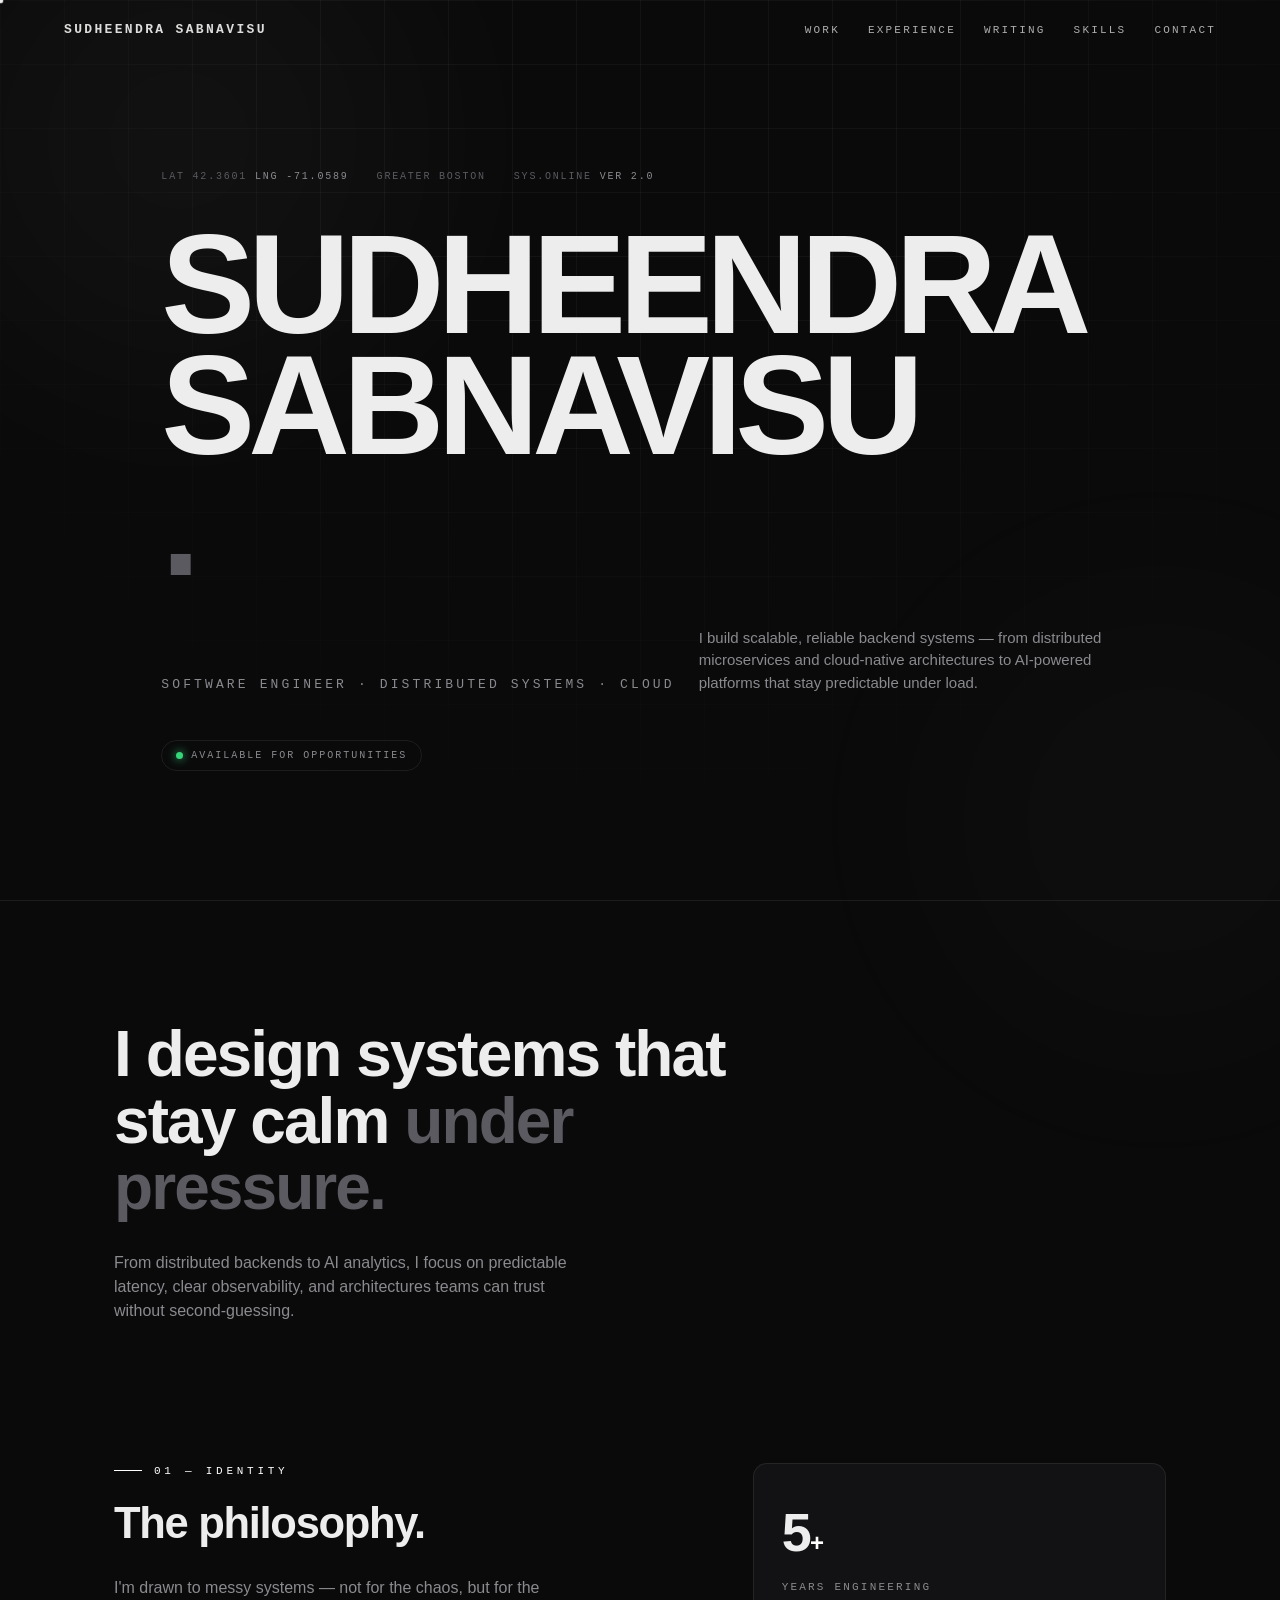
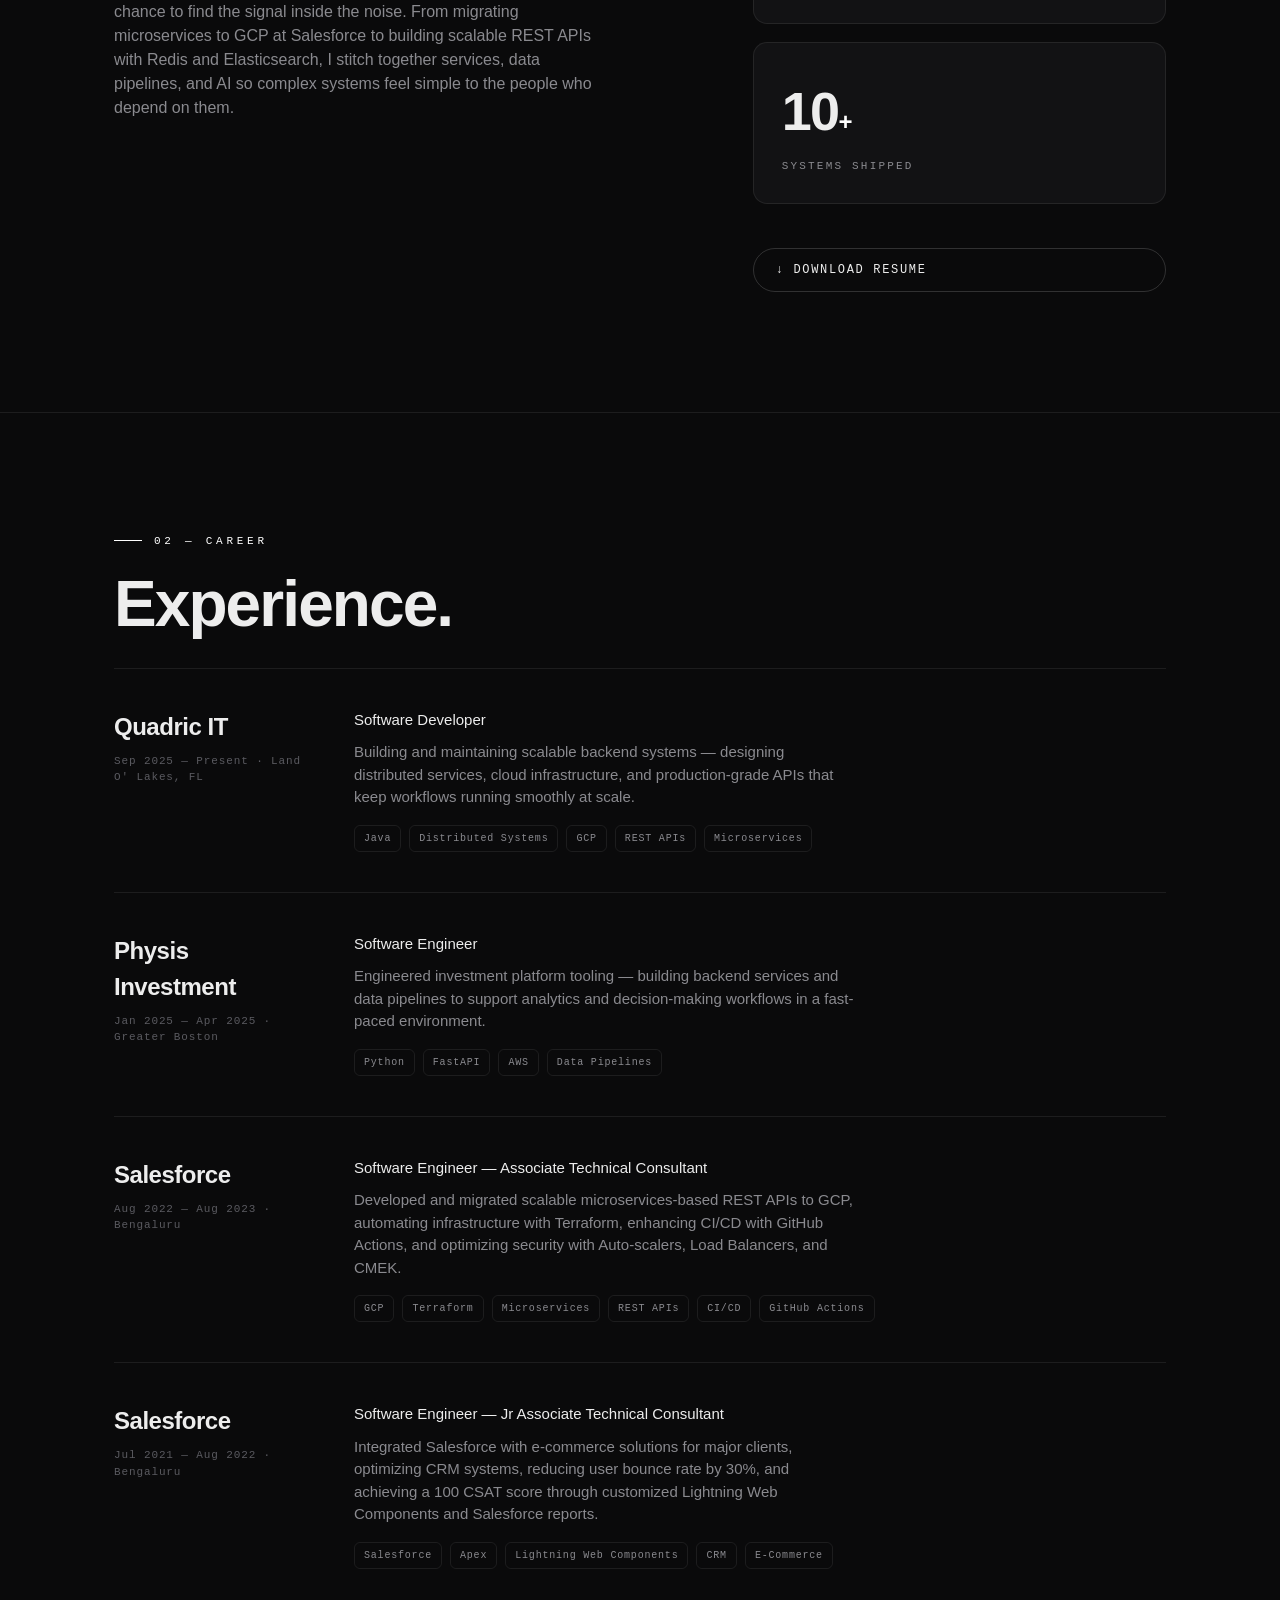
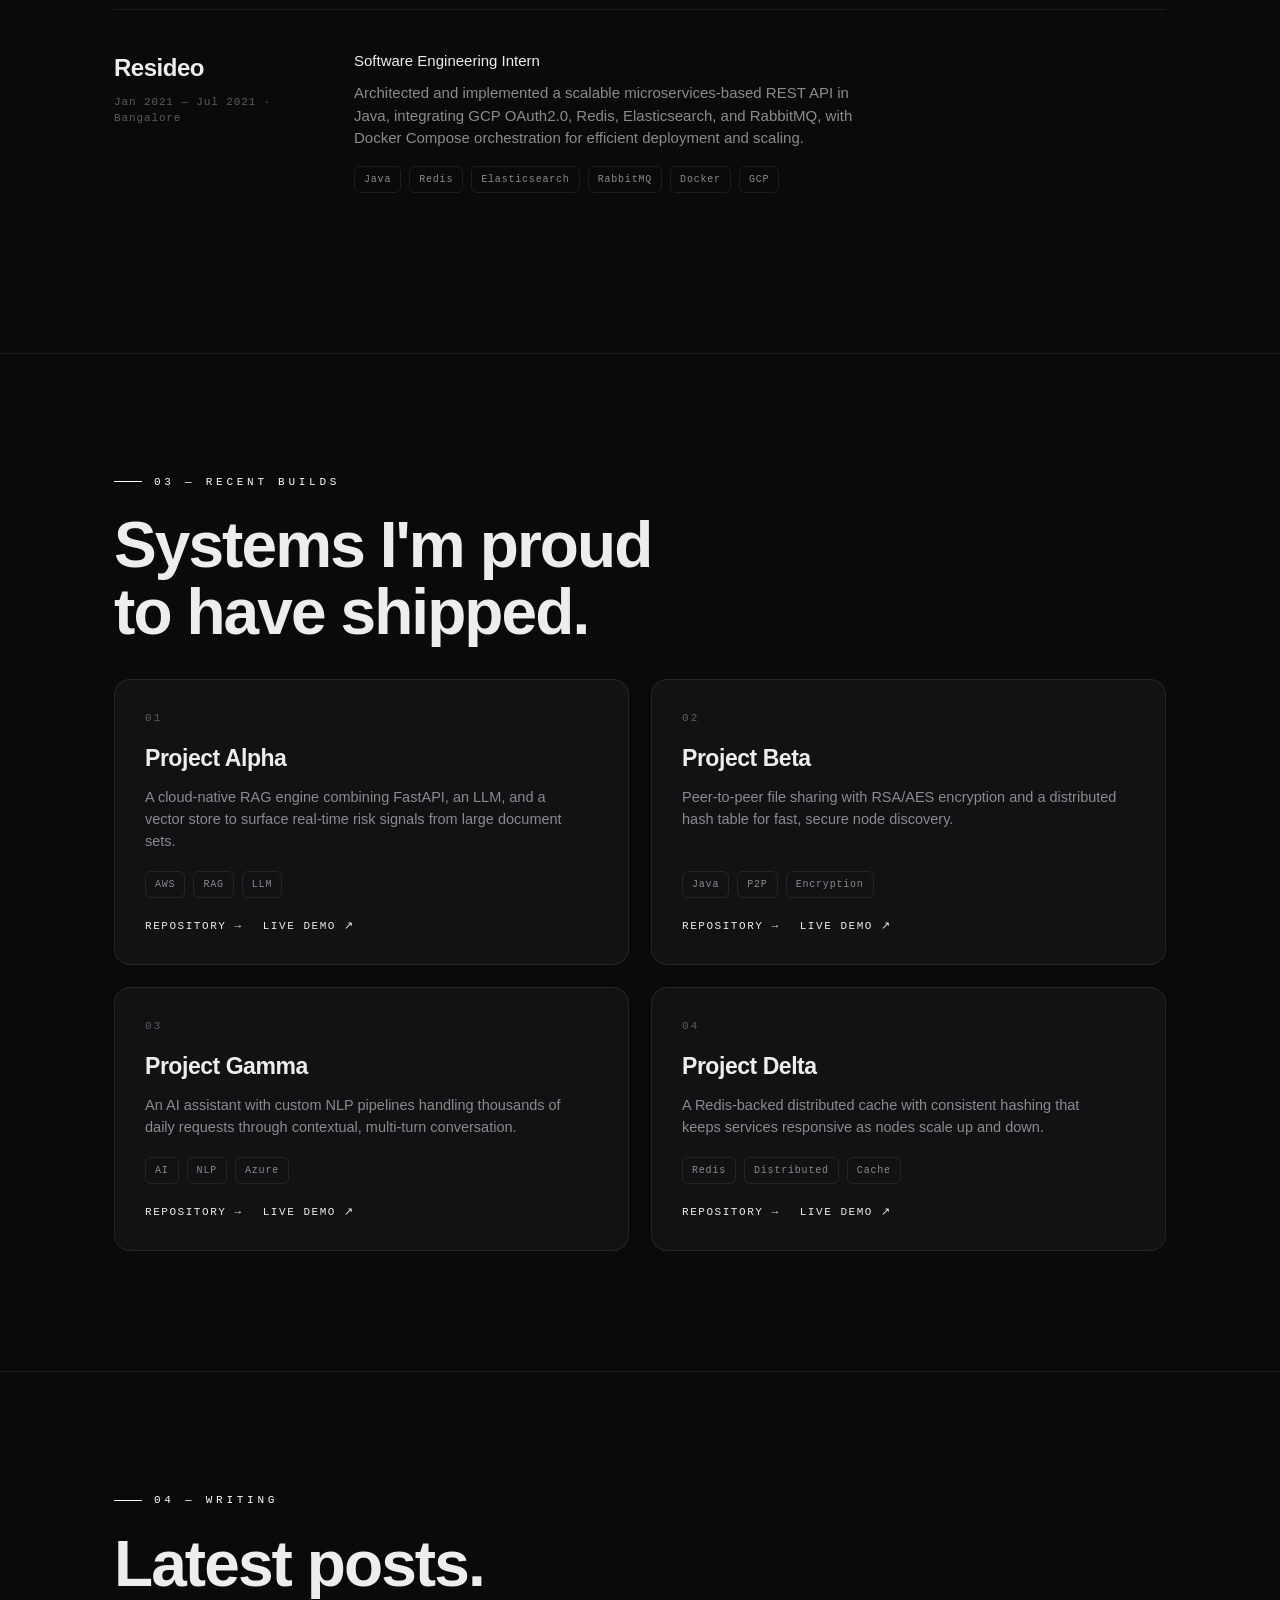
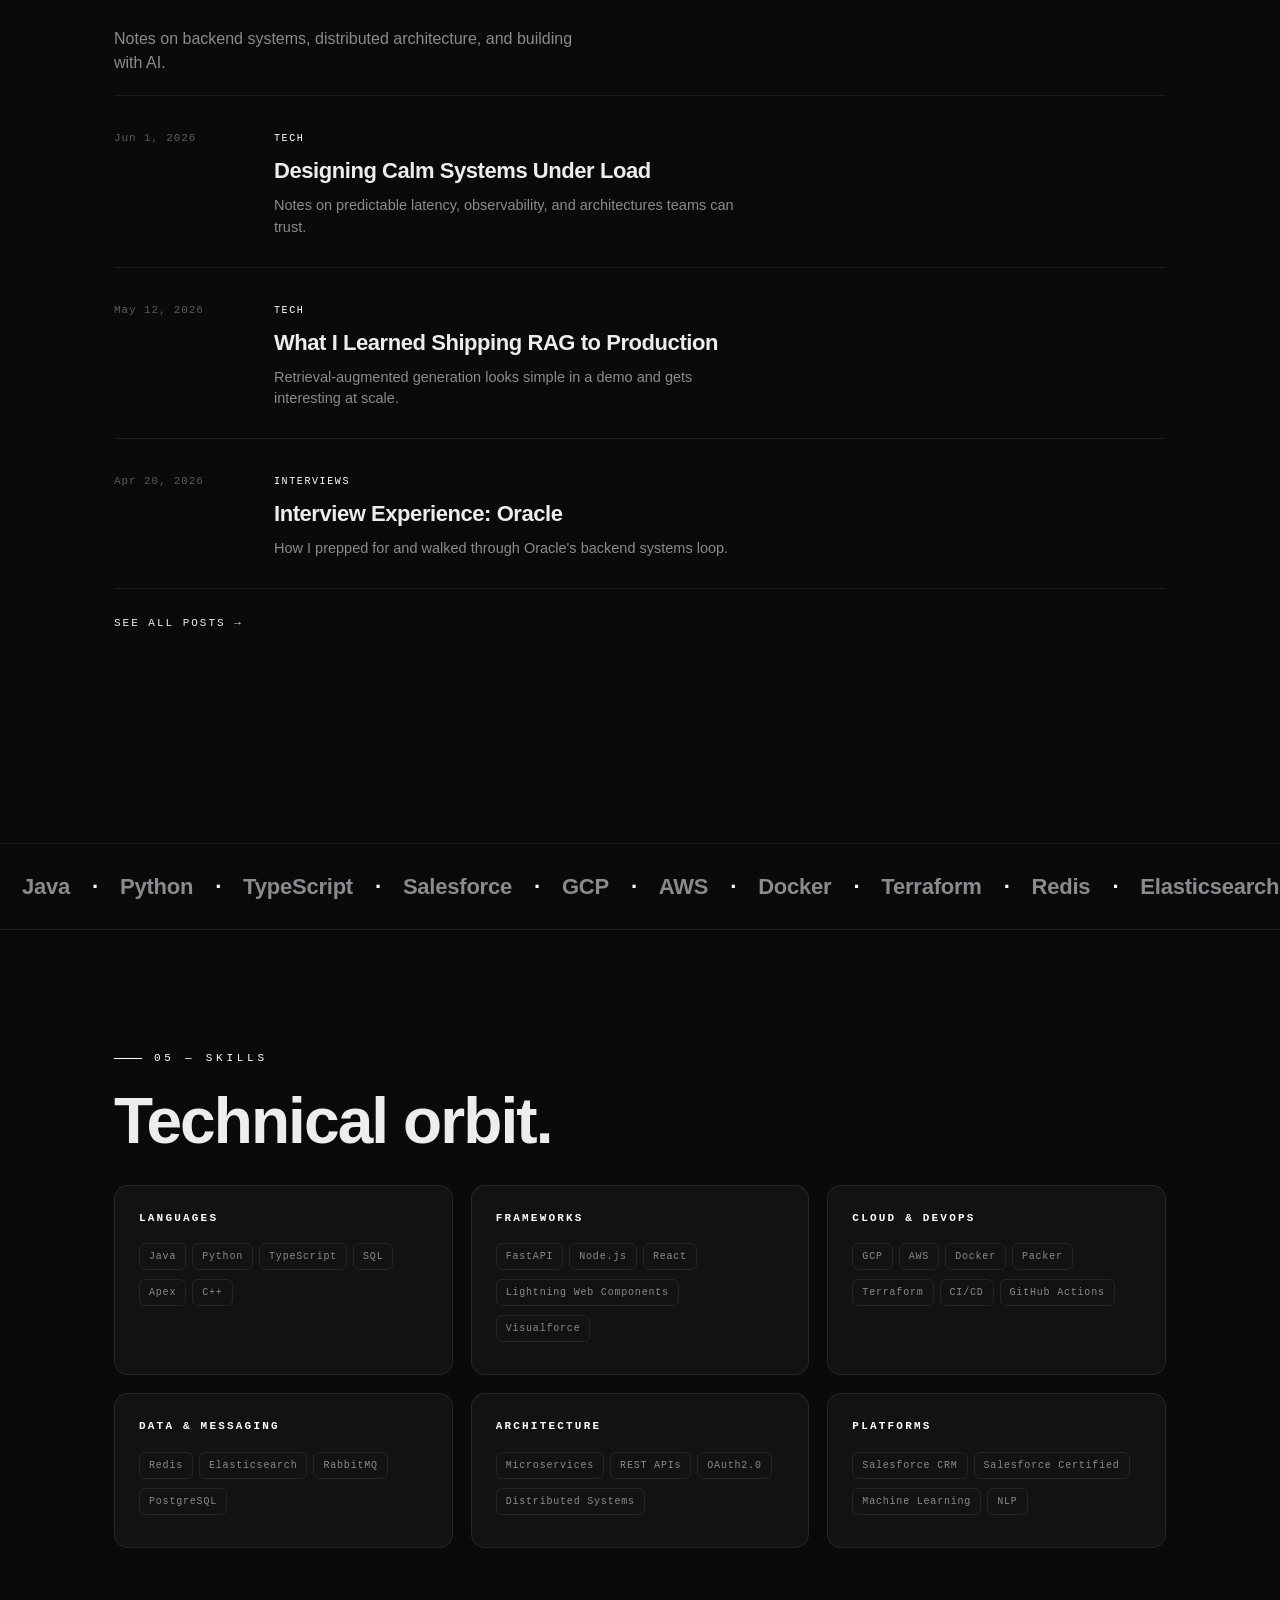
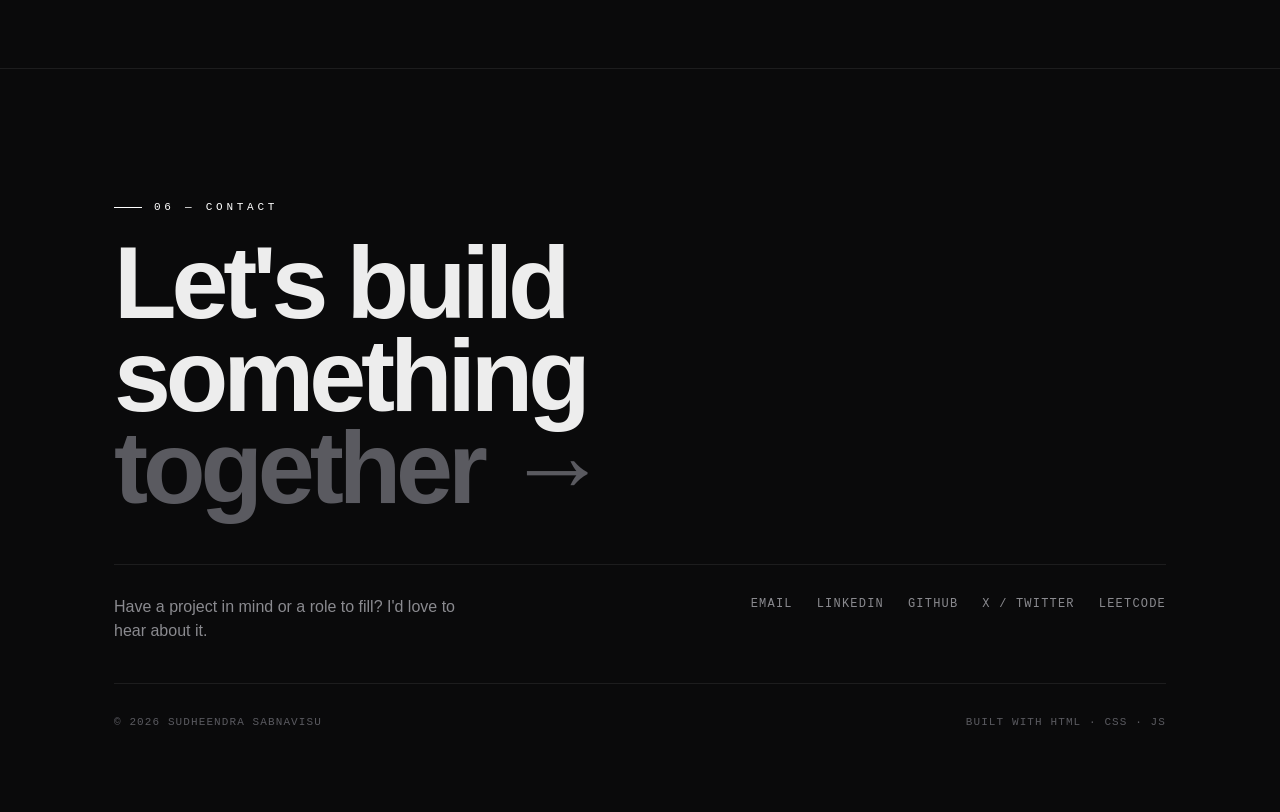
==== index.html @ 1cc13599 "Adding files" ====
<!DOCTYPE html>
<html lang="en">
<head>
<meta charset="UTF-8" />
<meta name="viewport" content="width=device-width, initial-scale=1.0" />
<title>Sudheendra Sabnavisu — Software Engineer | Distributed Systems | Cloud</title>
<meta name="description" content="Software engineer specializing in distributed systems, cloud computing, and scalable backend architectures. MS in Software Engineering from Northeastern University." />
<link rel="stylesheet" href="styles.css" />
</head>
<body class="loading">

<!-- Loader -->
<div id="loader">
  <div class="loader-num"><span id="pct">0</span>%</div>
  <div class="loader-label">INITIALISING SYSTEMS</div>
  <div class="loader-bar"><span id="bar"></span></div>
</div>

<div class="bg-grid"></div>
<div class="glow a"></div>
<div class="glow b"></div>
<div id="cursor"></div>

<nav>
  <a class="brand" href="#hero">SUDHEENDRA SABNAVISU</a>
  <div class="nav-links">
    <a href="#work">WORK</a>
    <a href="#experience">EXPERIENCE</a>
    <a href="#writing">WRITING</a>
    <a href="#skills">SKILLS</a>
    <a href="#contact">CONTACT</a>
  </div>
  <button class="hamburger" id="hamburger" aria-label="Menu">
    <span></span><span></span><span></span>
  </button>
</nav>

<div class="mobile-nav" id="mobile-nav">
  <a href="#work">WORK</a>
  <a href="#experience">EXPERIENCE</a>
  <a href="#writing">WRITING</a>
  <a href="#skills">SKILLS</a>
  <a href="#contact">CONTACT</a>
</div>

<!-- HERO -->
<section id="hero">
  <div class="wrap">
    <div class="hero-meta">
      <span>LAT 42.3601 <b>LNG -71.0589</b></span>
      <span>GREATER BOSTON</span>
      <span>SYS.ONLINE <b>VER 2.0</b></span>
    </div>
    <h1 class="hero-title">
      <span class="ln"><span>SUDHEENDRA</span></span>
      <span class="ln"><span>SABNAVISU<span class="dim">.</span></span></span>
    </h1>
    <div class="hero-sub">
      <div class="hero-role">Software Engineer · Distributed Systems · Cloud</div>
      <p class="hero-blurb">I build scalable, reliable backend systems — from distributed microservices and cloud-native architectures to AI-powered platforms that stay predictable under load.</p>
    </div>
    <div style="margin-top:46px"><span class="status-pill"><span class="dot"></span> AVAILABLE FOR OPPORTUNITIES</span></div>
  </div>
</section>

<!-- STATEMENT -->
<section class="statement">
  <div class="wrap reveal">
    <h2>I design systems that stay calm <span class="mut">under pressure.</span></h2>
    <p>From distributed backends to AI analytics, I focus on predictable latency, clear observability, and architectures teams can trust without second-guessing.</p>
  </div>
</section>

<!-- PHILOSOPHY -->
<section class="statement" id="about" style="border-top:none;padding-top:20px">
  <div class="wrap grid-2 reveal">
    <div>
      <div class="eyebrow">01 — Identity</div>
      <h2 style="font-size:clamp(26px,3.4vw,44px)">The philosophy.</h2>
      <p>I'm drawn to messy systems — not for the chaos, but for the chance to find the signal inside the noise. From migrating microservices to GCP at Salesforce to building scalable REST APIs with Redis and Elasticsearch, I stitch together services, data pipelines, and AI so complex systems feel simple to the people who depend on them.</p>
    </div>
    <div style="display:flex;flex-direction:column;gap:18px">
      <div class="stat-card">
        <div class="stat-num">5<small>+</small></div>
        <div class="stat-label">Years Engineering</div>
      </div>
      <div class="stat-card">
        <div class="stat-num">10<small>+</small></div>
        <div class="stat-label">Systems Shipped</div>
      </div>
      <a class="btn" href="Profile.pdf" download>↓ DOWNLOAD RESUME</a>
    </div>
  </div>
</section>

<!-- EXPERIENCE -->
<section id="experience" class="statement">
  <div class="wrap">
    <div class="eyebrow reveal">02 — Career</div>
    <h2 class="reveal" style="margin-bottom:30px">Experience.</h2>

    <div class="exp-row reveal">
      <div>
        <div class="exp-co">Quadric IT</div>
        <div class="exp-when">Sep 2025 — Present · Land O' Lakes, FL</div>
      </div>
      <div>
        <div class="exp-role">Software Developer</div>
        <div class="exp-desc">Building and maintaining scalable backend systems — designing distributed services, cloud infrastructure, and production-grade APIs that keep workflows running smoothly at scale.</div>
        <div class="tags"><span class="tag">Java</span><span class="tag">Distributed Systems</span><span class="tag">GCP</span><span class="tag">REST APIs</span><span class="tag">Microservices</span></div>
      </div>
    </div>

    <div class="exp-row reveal">
      <div>
        <div class="exp-co">Physis Investment</div>
        <div class="exp-when">Jan 2025 — Apr 2025 · Greater Boston</div>
      </div>
      <div>
        <div class="exp-role">Software Engineer</div>
        <div class="exp-desc">Engineered investment platform tooling — building backend services and data pipelines to support analytics and decision-making workflows in a fast-paced environment.</div>
        <div class="tags"><span class="tag">Python</span><span class="tag">FastAPI</span><span class="tag">AWS</span><span class="tag">Data Pipelines</span></div>
      </div>
    </div>

    <div class="exp-row reveal">
      <div>
        <div class="exp-co">Salesforce</div>
        <div class="exp-when">Aug 2022 — Aug 2023 · Bengaluru</div>
      </div>
      <div>
        <div class="exp-role">Software Engineer — Associate Technical Consultant</div>
        <div class="exp-desc">Developed and migrated scalable microservices-based REST APIs to GCP, automating infrastructure with Terraform, enhancing CI/CD with GitHub Actions, and optimizing security with Auto-scalers, Load Balancers, and CMEK.</div>
        <div class="tags"><span class="tag">GCP</span><span class="tag">Terraform</span><span class="tag">Microservices</span><span class="tag">REST APIs</span><span class="tag">CI/CD</span><span class="tag">GitHub Actions</span></div>
      </div>
    </div>

    <div class="exp-row reveal">
      <div>
        <div class="exp-co">Salesforce</div>
        <div class="exp-when">Jul 2021 — Aug 2022 · Bengaluru</div>
      </div>
      <div>
        <div class="exp-role">Software Engineer — Jr Associate Technical Consultant</div>
        <div class="exp-desc">Integrated Salesforce with e-commerce solutions for major clients, optimizing CRM systems, reducing user bounce rate by 30%, and achieving a 100 CSAT score through customized Lightning Web Components and Salesforce reports.</div>
        <div class="tags"><span class="tag">Salesforce</span><span class="tag">Apex</span><span class="tag">Lightning Web Components</span><span class="tag">CRM</span><span class="tag">E-Commerce</span></div>
      </div>
    </div>

    <div class="exp-row reveal">
      <div>
        <div class="exp-co">Resideo</div>
        <div class="exp-when">Jan 2021 — Jul 2021 · Bangalore</div>
      </div>
      <div>
        <div class="exp-role">Software Engineering Intern</div>
        <div class="exp-desc">Architected and implemented a scalable microservices-based REST API in Java, integrating GCP OAuth2.0, Redis, Elasticsearch, and RabbitMQ, with Docker Compose orchestration for efficient deployment and scaling.</div>
        <div class="tags"><span class="tag">Java</span><span class="tag">Redis</span><span class="tag">Elasticsearch</span><span class="tag">RabbitMQ</span><span class="tag">Docker</span><span class="tag">GCP</span></div>
      </div>
    </div>
  </div>
</section>

<!-- PROJECTS -->
<section id="work" class="statement">
  <div class="wrap">
    <div class="eyebrow reveal">03 — Recent Builds</div>
    <h2 class="reveal" style="margin-bottom:34px">Systems I'm proud<br>to have shipped.</h2>
    <div class="proj-grid">
      <article class="proj reveal">
        <div class="proj-no">01</div>
        <h3>Project Alpha</h3>
        <p>A cloud-native RAG engine combining FastAPI, an LLM, and a vector store to surface real-time risk signals from large document sets.</p>
        <div class="tags"><span class="tag">AWS</span><span class="tag">RAG</span><span class="tag">LLM</span></div>
        <div class="proj-links">
          <a class="proj-link" href="#">REPOSITORY →</a>
          <a class="proj-link" href="#">LIVE DEMO ↗</a>
        </div>
      </article>
      <article class="proj reveal">
        <div class="proj-no">02</div>
        <h3>Project Beta</h3>
        <p>Peer-to-peer file sharing with RSA/AES encryption and a distributed hash table for fast, secure node discovery.</p>
        <div class="tags"><span class="tag">Java</span><span class="tag">P2P</span><span class="tag">Encryption</span></div>
        <div class="proj-links">
          <a class="proj-link" href="#">REPOSITORY →</a>
          <a class="proj-link" href="#">LIVE DEMO ↗</a>
        </div>
      </article>
      <article class="proj reveal">
        <div class="proj-no">03</div>
        <h3>Project Gamma</h3>
        <p>An AI assistant with custom NLP pipelines handling thousands of daily requests through contextual, multi-turn conversation.</p>
        <div class="tags"><span class="tag">AI</span><span class="tag">NLP</span><span class="tag">Azure</span></div>
        <div class="proj-links">
          <a class="proj-link" href="#">REPOSITORY →</a>
          <a class="proj-link" href="#">LIVE DEMO ↗</a>
        </div>
      </article>
      <article class="proj reveal">
        <div class="proj-no">04</div>
        <h3>Project Delta</h3>
        <p>A Redis-backed distributed cache with consistent hashing that keeps services responsive as nodes scale up and down.</p>
        <div class="tags"><span class="tag">Redis</span><span class="tag">Distributed</span><span class="tag">Cache</span></div>
        <div class="proj-links">
          <a class="proj-link" href="#">REPOSITORY →</a>
          <a class="proj-link" href="#">LIVE DEMO ↗</a>
        </div>
      </article>
    </div>
  </div>
</section>

<!-- WRITING / BLOG TEASER -->
<section id="writing" class="statement">
  <div class="wrap">
    <div class="eyebrow reveal">04 — Writing</div>
    <h2 class="reveal" style="margin-bottom:14px">Latest posts.</h2>
    <p class="reveal" style="margin-bottom:20px">Notes on backend systems, distributed architecture, and building with AI.</p>
    <div class="post-list reveal" id="home-posts"></div>
    <a class="see-all" href="blog.html">SEE ALL POSTS →</a>
  </div>
</section>

<!-- MARQUEE -->
<div class="marquee">
  <div class="marquee-track">
    <span>Java</span><i>·</i><span>Python</span><i>·</i><span>TypeScript</span><i>·</i><span>Salesforce</span><i>·</i><span>GCP</span><i>·</i><span>AWS</span><i>·</i><span>Docker</span><i>·</i><span>Terraform</span><i>·</i><span>Redis</span><i>·</i><span>Elasticsearch</span><i>·</i><span>RabbitMQ</span><i>·</i><span>FastAPI</span><i>·</i><span>Microservices</span><i>·</i><span>REST APIs</span><i>·</i>
    <span>Java</span><i>·</i><span>Python</span><i>·</i><span>TypeScript</span><i>·</i><span>Salesforce</span><i>·</i><span>GCP</span><i>·</i><span>AWS</span><i>·</i><span>Docker</span><i>·</i><span>Terraform</span><i>·</i><span>Redis</span><i>·</i><span>Elasticsearch</span><i>·</i><span>RabbitMQ</span><i>·</i><span>FastAPI</span><i>·</i><span>Microservices</span><i>·</i><span>REST APIs</span><i>·</i>
  </div>
</div>

<!-- SKILLS -->
<section id="skills" class="statement" style="border-top:none">
  <div class="wrap">
    <div class="eyebrow reveal">05 — Skills</div>
    <h2 class="reveal" style="margin-bottom:30px">Technical orbit.</h2>
    <div class="skill-grid">
      <div class="skill-card reveal"><h4>Languages</h4>
        <span class="tag">Java</span><span class="tag">Python</span><span class="tag">TypeScript</span><span class="tag">SQL</span><span class="tag">Apex</span><span class="tag">C++</span></div>
      <div class="skill-card reveal"><h4>Frameworks</h4>
        <span class="tag">FastAPI</span><span class="tag">Node.js</span><span class="tag">React</span><span class="tag">Lightning Web Components</span><span class="tag">Visualforce</span></div>
      <div class="skill-card reveal"><h4>Cloud & DevOps</h4>
        <span class="tag">GCP</span><span class="tag">AWS</span><span class="tag">Docker</span><span class="tag">Packer</span><span class="tag">Terraform</span><span class="tag">CI/CD</span><span class="tag">GitHub Actions</span></div>
      <div class="skill-card reveal"><h4>Data & Messaging</h4>
        <span class="tag">Redis</span><span class="tag">Elasticsearch</span><span class="tag">RabbitMQ</span><span class="tag">PostgreSQL</span></div>
      <div class="skill-card reveal"><h4>Architecture</h4>
        <span class="tag">Microservices</span><span class="tag">REST APIs</span><span class="tag">OAuth2.0</span><span class="tag">Distributed Systems</span></div>
      <div class="skill-card reveal"><h4>Platforms</h4>
        <span class="tag">Salesforce CRM</span><span class="tag">Salesforce Certified</span><span class="tag">Machine Learning</span><span class="tag">NLP</span></div>
    </div>
  </div>
</section>

<!-- CONTACT -->
<section id="contact">
  <div class="wrap">
    <div class="eyebrow reveal">06 — Contact</div>
    <h2 class="contact-h reveal">Let's build<br>something<br><a href="mailto:sabnavisu.s@northeastern.edu">together →</a></h2>
    <div class="contact-row reveal">
      <p style="color:var(--muted);max-width:40ch">Have a project in mind or a role to fill? I'd love to hear about it.</p>
      <div class="contact-links">
        <a href="mailto:sabnavisu.s@northeastern.edu">EMAIL</a>
        <a href="https://www.linkedin.com/in/sudheendra21" target="_blank">LINKEDIN</a>
        <a href="#">GITHUB</a>
        <a href="#">X / TWITTER</a>
        <a href="#">LEETCODE</a>
      </div>
    </div>
    <footer>
      <span>© 2026 SUDHEENDRA SABNAVISU</span>
      <span>BUILT WITH HTML · CSS · JS</span>
    </footer>
  </div>
</section>

<script src="posts.js"></script>
<script>
  // ---- Loader ----
  (function(){
    var pct=document.getElementById('pct'),bar=document.getElementById('bar'),
        loader=document.getElementById('loader'),n=0;
    var t=setInterval(function(){
      n+=Math.random()*16;if(n>=100){n=100;clearInterval(t);finish();}
      pct.textContent=Math.floor(n);bar.style.width=n+'%';
    },120);
    function finish(){
      setTimeout(function(){
        loader.classList.add('done');
        document.body.classList.remove('loading');
        document.body.classList.add('ready');
      },350);
    }
  })();

  // ---- Latest posts on homepage ----
  (function(){
    function fmt(d){var p=d.split('-');var m=["Jan","Feb","Mar","Apr","May","Jun","Jul","Aug","Sep","Oct","Nov","Dec"];return m[parseInt(p[1],10)-1]+" "+parseInt(p[2],10)+", "+p[0];}
    var posts=(window.POSTS||[]).slice().sort(function(a,b){return a.date<b.date?1:-1;}).slice(0,3);
    var c=document.getElementById('home-posts');
    if(!c)return;
    if(!posts.length){c.innerHTML='<div class="empty">No posts yet. Add one in posts.js.</div>';return;}
    posts.forEach(function(p){
      var a=document.createElement('a');
      a.className='post-item';
      a.href='post.html?id='+encodeURIComponent(p.slug);
      a.innerHTML='<div class="post-date">'+fmt(p.date)+'</div>'+
        '<div class="post-info">'+(p.category?'<span class="post-cat">'+p.category+'</span>':'')+
          '<h3>'+p.title+'</h3><p>'+(p.summary||'')+'</p></div>'+
        '<div class="post-arrow">READ →</div>';
      c.appendChild(a);
    });
  })();

  // ---- Scroll reveal ----
  var io=new IntersectionObserver(function(es){
    es.forEach(function(e){if(e.isIntersecting){e.target.classList.add('in');io.unobserve(e.target);}});
  },{threshold:.12});
  document.querySelectorAll('.reveal').forEach(function(el){io.observe(el);});

  // ---- Cursor ----
  var cur=document.getElementById('cursor');
  window.addEventListener('mousemove',function(e){cur.style.left=e.clientX+'px';cur.style.top=e.clientY+'px';});
  function bindCursor(){
    document.querySelectorAll('a,.proj,.btn').forEach(function(el){
      if(el.__c)return;el.__c=1;
      el.addEventListener('mouseenter',function(){cur.style.transform='translate(-50%,-50%) scale(3.2)';cur.style.opacity='.5';});
      el.addEventListener('mouseleave',function(){cur.style.transform='translate(-50%,-50%) scale(1)';cur.style.opacity='1';});
    });
  }
  bindCursor();setTimeout(bindCursor,200);

  // ---- Hamburger menu ----
  (function(){
    var btn=document.getElementById('hamburger');
    var nav=document.getElementById('mobile-nav');
    if(!btn||!nav)return;
    btn.addEventListener('click',function(){
      btn.classList.toggle('open');
      nav.classList.toggle('open');
      document.body.style.overflow=nav.classList.contains('open')?'hidden':'';
    });
    nav.querySelectorAll('a').forEach(function(a){
      a.addEventListener('click',function(){
        btn.classList.remove('open');
        nav.classList.remove('open');
        document.body.style.overflow='';
      });
    });
  })();

  // ---- Project spotlight ----
  document.querySelectorAll('.proj').forEach(function(p){
    p.addEventListener('mousemove',function(e){
      var r=p.getBoundingClientRect();
      p.style.setProperty('--mx',(e.clientX-r.left)+'px');
      p.style.setProperty('--my',(e.clientY-r.top)+'px');
    });
  });
</script>
</body>
</html>
---- styles.css ----
:root{
  --bg:#0a0a0b;
  --bg-soft:#0f0f11;
  --panel:#121214;
  --line:rgba(255,255,255,.08);
  --line-strong:rgba(255,255,255,.16);
  --text:#ededed;
  --muted:#8a8a8f;
  --faint:#5a5a60;
  --accent:#ffffff;
  --accent-2:#ededed;
  --mono:"SF Mono",ui-monospace,"JetBrains Mono",Menlo,monospace;
  --sans:-apple-system,BlinkMacSystemFont,"Segoe UI",Inter,Roboto,Helvetica,Arial,sans-serif;
}
*{margin:0;padding:0;box-sizing:border-box}
html{scroll-behavior:smooth}
body{
  background:var(--bg);color:var(--text);font-family:var(--sans);
  line-height:1.5;-webkit-font-smoothing:antialiased;overflow-x:hidden;
}
body.loading{overflow:hidden;height:100vh}
a{color:inherit;text-decoration:none}
::selection{background:var(--line-strong);color:#fff}

/* ---------- Loader ---------- */
#loader{
  position:fixed;inset:0;z-index:1000;background:var(--bg);
  display:flex;flex-direction:column;align-items:center;justify-content:center;
  transition:opacity .8s ease,visibility .8s ease;
}
#loader.done{opacity:0;visibility:hidden}
.loader-num{font-family:var(--mono);font-size:clamp(48px,12vw,140px);font-weight:600;letter-spacing:-.04em}
.loader-label{font-family:var(--mono);font-size:11px;letter-spacing:.4em;color:var(--muted);margin-top:14px}
.loader-bar{width:min(280px,60vw);height:1px;background:var(--line-strong);margin-top:26px;overflow:hidden}
.loader-bar span{display:block;height:100%;width:0;background:var(--text);transition:width .2s linear}

/* ---------- Background ---------- */
.bg-grid{position:fixed;inset:0;z-index:0;pointer-events:none;
  background-image:linear-gradient(var(--line) 1px,transparent 1px),linear-gradient(90deg,var(--line) 1px,transparent 1px);
  background-size:64px 64px;mask-image:radial-gradient(circle at 50% 0%,#000 30%,transparent 80%);opacity:.5}
.glow{position:fixed;z-index:0;pointer-events:none;filter:blur(120px);opacity:.03;border-radius:50%}
.glow.a{width:520px;height:520px;background:var(--accent);top:-120px;left:-80px}
.glow.b{width:480px;height:480px;background:var(--accent-2);bottom:-160px;right:-120px;opacity:.02}

/* ---------- Nav ---------- */
nav{position:fixed;top:0;left:0;right:0;z-index:100;
  display:flex;align-items:center;justify-content:space-between;
  padding:20px clamp(20px,5vw,64px);mix-blend-mode:difference}
.brand{font-family:var(--mono);font-size:13px;letter-spacing:.18em;font-weight:600;color:inherit;text-decoration:none}
.nav-links{display:flex;gap:28px;font-family:var(--mono);font-size:11px;letter-spacing:.2em;color:#fff}
.nav-links a{position:relative;opacity:.7;transition:opacity .3s}
.nav-links a:hover{opacity:1}

/* Hamburger */
.hamburger{display:none;flex-direction:column;gap:5px;cursor:pointer;z-index:201;padding:6px;background:none;border:none}
.hamburger span{display:block;width:22px;height:2px;background:#fff;border-radius:2px;transition:.3s}
.hamburger.open span:nth-child(1){transform:rotate(45deg) translate(5px,5px)}
.hamburger.open span:nth-child(2){opacity:0}
.hamburger.open span:nth-child(3){transform:rotate(-45deg) translate(5px,-5px)}

/* Mobile nav overlay */
.mobile-nav{position:fixed;inset:0;z-index:200;background:rgba(10,10,11,.96);backdrop-filter:blur(20px);display:flex;flex-direction:column;align-items:center;justify-content:center;gap:32px;opacity:0;visibility:hidden;transition:.4s}
.mobile-nav.open{opacity:1;visibility:visible}
.mobile-nav a{font-family:var(--mono);font-size:14px;letter-spacing:.3em;color:#fff;opacity:.8;transition:.3s}
.mobile-nav a:hover{opacity:1;color:var(--accent)}

@media(max-width:680px){
  .nav-links{display:none}
  .hamburger{display:flex}
}

/* ---------- Layout ---------- */
.wrap{position:relative;z-index:2;max-width:1180px;margin:0 auto;padding:0 clamp(20px,5vw,64px)}
.wrap.narrow{max-width:760px}
section{position:relative;z-index:2}
.eyebrow{font-family:var(--mono);font-size:11px;letter-spacing:.34em;color:var(--accent);text-transform:uppercase;margin-bottom:22px;display:flex;align-items:center;gap:12px}
.eyebrow::before{content:"";width:28px;height:1px;background:var(--accent)}

.reveal{opacity:0;transform:translateY(28px);transition:opacity .9s cubic-bezier(.2,.8,.2,1),transform .9s cubic-bezier(.2,.8,.2,1)}
.reveal.in{opacity:1;transform:none}

/* ---------- Hero ---------- */
#hero{min-height:100vh;display:flex;flex-direction:column;justify-content:center;padding-top:120px;padding-bottom:80px}
@media(max-width:680px){#hero{padding-top:90px;padding-bottom:50px}}
.hero-meta{display:flex;gap:28px;flex-wrap:wrap;font-family:var(--mono);font-size:10px;letter-spacing:.18em;color:var(--faint);margin-bottom:40px}
.hero-meta b{color:var(--muted);font-weight:500}
.hero-title{font-size:clamp(48px,11vw,160px);font-weight:700;line-height:.86;letter-spacing:-.05em}
.hero-title .ln{display:block;overflow:hidden}
.hero-title .ln span{display:block;transform:translateY(110%);transition:transform 1s cubic-bezier(.16,1,.3,1)}
body.ready .hero-title .ln span{transform:none}
.hero-title .dim{color:var(--faint)}
.hero-sub{margin-top:40px;display:flex;justify-content:space-between;align-items:flex-end;flex-wrap:wrap;gap:24px}
.hero-role{font-family:var(--mono);font-size:13px;letter-spacing:.24em;color:var(--muted);text-transform:uppercase}
.hero-blurb{max-width:420px;color:var(--muted);font-size:15px}
.status-pill{display:inline-flex;align-items:center;gap:8px;font-family:var(--mono);font-size:10px;letter-spacing:.2em;color:var(--muted);border:1px solid var(--line);border-radius:40px;padding:7px 14px}
.dot{width:7px;height:7px;border-radius:50%;background:#37d67a;box-shadow:0 0 10px #37d67a}

/* ---------- Statements ---------- */
.statement{padding:120px 0;border-top:1px solid var(--line)}
@media(max-width:680px){.statement{padding:70px 0}}
.statement h2{font-size:clamp(30px,5vw,68px);font-weight:600;line-height:1.04;letter-spacing:-.03em;max-width:18ch}
.statement h2 .mut{color:var(--faint)}
.statement p{margin-top:30px;color:var(--muted);max-width:54ch;font-size:16px}

/* ---------- Grid / stats ---------- */
.grid-2{display:grid;grid-template-columns:1.4fr 1fr;gap:60px;align-items:start}
@media(max-width:820px){.grid-2{grid-template-columns:1fr}}
.stat-card{border:1px solid var(--line);border-radius:14px;padding:28px;background:var(--panel)}
.stat-num{font-size:54px;font-weight:700;letter-spacing:-.03em}
.stat-num small{font-size:24px;color:var(--accent)}
.stat-label{font-family:var(--mono);font-size:11px;letter-spacing:.2em;color:var(--muted);margin-top:6px;text-transform:uppercase}
.btn{display:inline-flex;align-items:center;gap:10px;margin-top:26px;border:1px solid var(--line-strong);border-radius:40px;padding:12px 22px;font-family:var(--mono);font-size:12px;letter-spacing:.14em;transition:.3s;background:transparent;cursor:pointer}
.btn:hover{background:var(--text);color:var(--bg);border-color:var(--text)}

/* ---------- Experience ---------- */
.exp-row{display:grid;grid-template-columns:200px 1fr;gap:40px;padding:40px 0;border-top:1px solid var(--line);transition:.4s}
.exp-row:hover{padding-left:14px}
@media(max-width:760px){.exp-row{grid-template-columns:1fr;gap:14px}}
.exp-co{font-size:24px;font-weight:600;letter-spacing:-.02em}
.exp-when{font-family:var(--mono);font-size:11px;color:var(--faint);margin-top:8px;letter-spacing:.08em}
.exp-role{font-size:15px;color:var(--text);font-weight:500;margin-bottom:10px}
.exp-desc{color:var(--muted);font-size:15px;max-width:60ch}
.tags{display:flex;flex-wrap:wrap;gap:8px;margin-top:16px}
.tag{font-family:var(--mono);font-size:10px;letter-spacing:.08em;color:var(--muted);border:1px solid var(--line);border-radius:6px;padding:5px 9px}

/* ---------- Projects ---------- */
.proj-grid{display:grid;grid-template-columns:1fr 1fr;gap:22px}
@media(max-width:760px){.proj-grid{grid-template-columns:1fr}}
.proj{border:1px solid var(--line);border-radius:16px;padding:30px;background:var(--panel);position:relative;overflow:hidden;transition:.4s;min-height:230px;display:flex;flex-direction:column}
.proj::after{content:"";position:absolute;inset:0;background:radial-gradient(400px circle at var(--mx,50%) var(--my,0%),rgba(255,255,255,.08),transparent 60%);opacity:0;transition:opacity .4s}
.proj:hover{border-color:var(--line-strong);transform:translateY(-4px)}
.proj:hover::after{opacity:1}
.proj-no{font-family:var(--mono);font-size:11px;color:var(--faint);letter-spacing:.2em}
.proj h3{font-size:23px;font-weight:600;margin-top:14px;letter-spacing:-.02em}
.proj p{color:var(--muted);font-size:14.5px;margin-top:12px;flex:1}
.proj .tags{margin-top:18px}
.proj-links{display:flex;gap:20px;margin-top:auto;padding-top:20px}
.proj-link{font-family:var(--mono);font-size:11px;letter-spacing:.14em;color:var(--accent-2);display:inline-flex;align-items:center;gap:8px;transition:color .3s}
.proj-link:hover{color:#fff}

/* ---------- Marquee ---------- */
.marquee{border-top:1px solid var(--line);border-bottom:1px solid var(--line);padding:26px 0;overflow:hidden;white-space:nowrap;margin-top:90px}
.marquee-track{display:inline-block;animation:scroll 32s linear infinite;font-size:22px;font-weight:600;color:var(--faint);letter-spacing:-.01em}
.marquee-track span{margin:0 22px;color:var(--muted)}
.marquee-track i{color:var(--accent);font-style:normal}
@keyframes scroll{to{transform:translateX(-50%)}}

/* ---------- Skills ---------- */
.skill-grid{display:grid;grid-template-columns:repeat(3,1fr);gap:18px;margin-top:10px}
@media(max-width:760px){.skill-grid{grid-template-columns:1fr}}
.skill-card{border:1px solid var(--line);border-radius:14px;padding:24px;background:var(--panel)}
.skill-card h4{font-family:var(--mono);font-size:11px;letter-spacing:.2em;color:var(--accent);text-transform:uppercase;margin-bottom:16px}
.skill-card .tag{display:inline-block;margin:0 6px 8px 0}

/* ---------- Writing / blog teaser ---------- */
.post-list{margin-top:10px;border-top:1px solid var(--line)}
.post-item{display:grid;grid-template-columns:130px 1fr auto;gap:30px;align-items:baseline;padding:28px 0;border-bottom:1px solid var(--line);transition:.35s}
.post-item:hover{padding-left:14px}
@media(max-width:680px){.post-item{grid-template-columns:1fr;gap:6px}}
.post-date{font-family:var(--mono);font-size:11px;color:var(--faint);letter-spacing:.08em}
.post-info h3{font-size:22px;font-weight:600;letter-spacing:-.02em}
.post-info p{color:var(--muted);font-size:14.5px;margin-top:8px;max-width:60ch}
.post-arrow{font-family:var(--mono);font-size:13px;color:var(--accent-2);opacity:0;transition:.35s}
.post-item:hover .post-arrow{opacity:1}
@media(max-width:680px){.post-arrow{display:none}}
.see-all{font-family:var(--mono);font-size:11px;letter-spacing:.18em;color:var(--accent-2);display:inline-flex;gap:8px;margin-top:26px}

/* ---------- Category filter tabs ---------- */
.tabs{display:flex;flex-wrap:wrap;gap:10px;margin:0 0 14px}
.tab{font-family:var(--mono);font-size:11px;letter-spacing:.12em;text-transform:uppercase;color:var(--muted);background:transparent;border:1px solid var(--line);border-radius:40px;padding:9px 16px;cursor:pointer;transition:.25s;display:inline-flex;align-items:center;gap:8px}
.tab i{font-style:normal;color:var(--faint);font-size:10px}
.tab:hover{color:var(--text);border-color:var(--line-strong)}
.tab.on{color:var(--bg);background:var(--text);border-color:var(--text)}
.tab.on i{color:var(--bg);opacity:.55}
.post-cat{display:inline-block;font-family:var(--mono);font-size:10px;letter-spacing:.16em;text-transform:uppercase;color:var(--accent);margin-bottom:8px}

/* ---------- Contact ---------- */
#contact{padding:130px 0 60px;border-top:1px solid var(--line)}
@media(max-width:680px){#contact{padding:80px 0 40px}}
.contact-h{font-size:clamp(36px,8vw,128px);font-weight:700;letter-spacing:-.05em;line-height:.9}
.contact-h a{color:var(--faint);transition:.3s}
.contact-h a:hover{color:var(--text)}
.contact-row{margin-top:50px;display:flex;justify-content:space-between;flex-wrap:wrap;gap:24px;border-top:1px solid var(--line);padding-top:30px}
.contact-links{display:flex;gap:24px;flex-wrap:wrap;font-family:var(--mono);font-size:12px;letter-spacing:.1em}
.contact-links a{color:var(--muted);transition:.3s}
.contact-links a:hover{color:var(--text)}
footer{font-family:var(--mono);font-size:11px;color:var(--faint);letter-spacing:.1em;padding:30px 0;border-top:1px solid var(--line);display:flex;justify-content:space-between;flex-wrap:wrap;gap:12px;margin-top:40px}
@media(max-width:480px){footer{flex-direction:column;align-items:center;text-align:center}}

/* ---------- Sub-page header (blog/post) ---------- */
.subnav{position:fixed;top:0;left:0;right:0;z-index:100;display:flex;align-items:center;justify-content:space-between;padding:20px clamp(20px,5vw,64px);background:rgba(10,10,11,.7);backdrop-filter:blur(12px);border-bottom:1px solid var(--line)}
.subnav .nav-links{color:var(--text)}
.page-head{padding:160px 0 50px}
.page-head .eyebrow{margin-bottom:16px}
.page-head h1{font-size:clamp(40px,8vw,96px);font-weight:700;letter-spacing:-.04em;line-height:.92}
.page-head p{color:var(--muted);margin-top:20px;max-width:52ch;font-size:16px}

/* ---------- Single post ---------- */
.article{padding:30px 0 90px}
.article-meta{font-family:var(--mono);font-size:11px;color:var(--faint);letter-spacing:.1em;display:flex;gap:18px;flex-wrap:wrap;margin-bottom:18px}
.article h1{font-size:clamp(32px,5.5vw,60px);font-weight:700;letter-spacing:-.03em;line-height:1.02}
.article .lede{color:var(--muted);font-size:18px;margin-top:22px;border-left:2px solid var(--accent);padding-left:18px}
.prose{margin-top:46px;color:#cfcfd2;font-size:17px;line-height:1.75;max-width:68ch}
.prose h2{color:var(--text);font-size:26px;margin:42px 0 14px;letter-spacing:-.02em}
.prose h3{color:var(--text);font-size:20px;margin:32px 0 10px}
.prose p{margin:16px 0}
.prose a{color:var(--accent-2);border-bottom:1px solid rgba(255,255,255,.3)}
.prose ul,.prose ol{margin:16px 0 16px 24px}
.prose li{margin:8px 0}
.prose code{font-family:var(--mono);font-size:.86em;background:var(--panel);border:1px solid var(--line);border-radius:6px;padding:2px 6px;color:#e6e6e6}
.prose pre{background:#0d0d0f;border:1px solid var(--line);border-radius:12px;padding:20px;overflow:auto;margin:22px 0}
.prose pre code{background:none;border:none;padding:0;font-size:13.5px;line-height:1.6}
.prose blockquote{border-left:2px solid var(--line-strong);padding-left:18px;color:var(--muted);font-style:italic;margin:22px 0}
.prose img{max-width:100%;border-radius:12px;margin:22px 0;border:1px solid var(--line)}
.back-link{font-family:var(--mono);font-size:11px;letter-spacing:.16em;color:var(--muted);display:inline-flex;gap:8px;margin-bottom:30px;transition:.3s}
.back-link:hover{color:var(--text)}
.empty{color:var(--muted);font-family:var(--mono);font-size:13px;padding:40px 0}

/* cursor */
#cursor{position:fixed;width:7px;height:7px;border-radius:50%;background:var(--accent);z-index:999;pointer-events:none;mix-blend-mode:difference;transition:transform .15s ease;transform:translate(-50%,-50%)}
@media(max-width:760px){#cursor{display:none}}
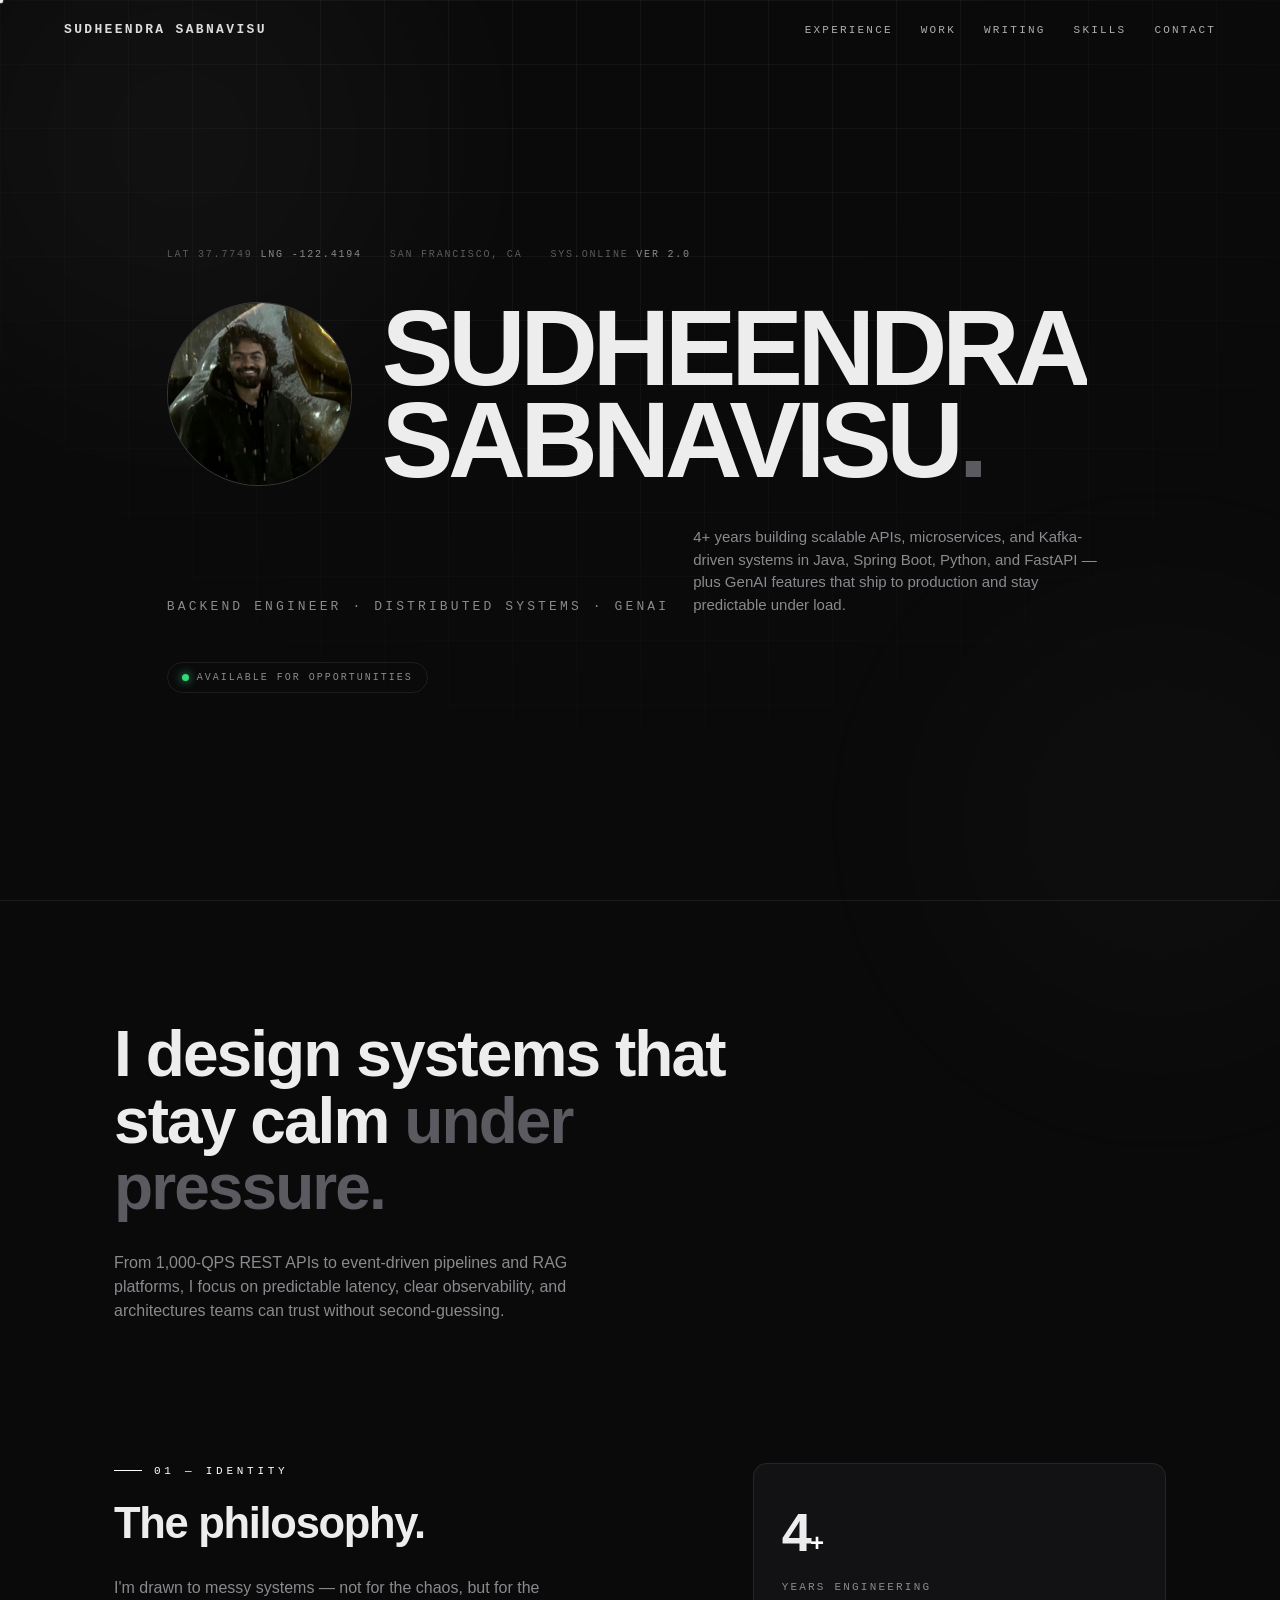
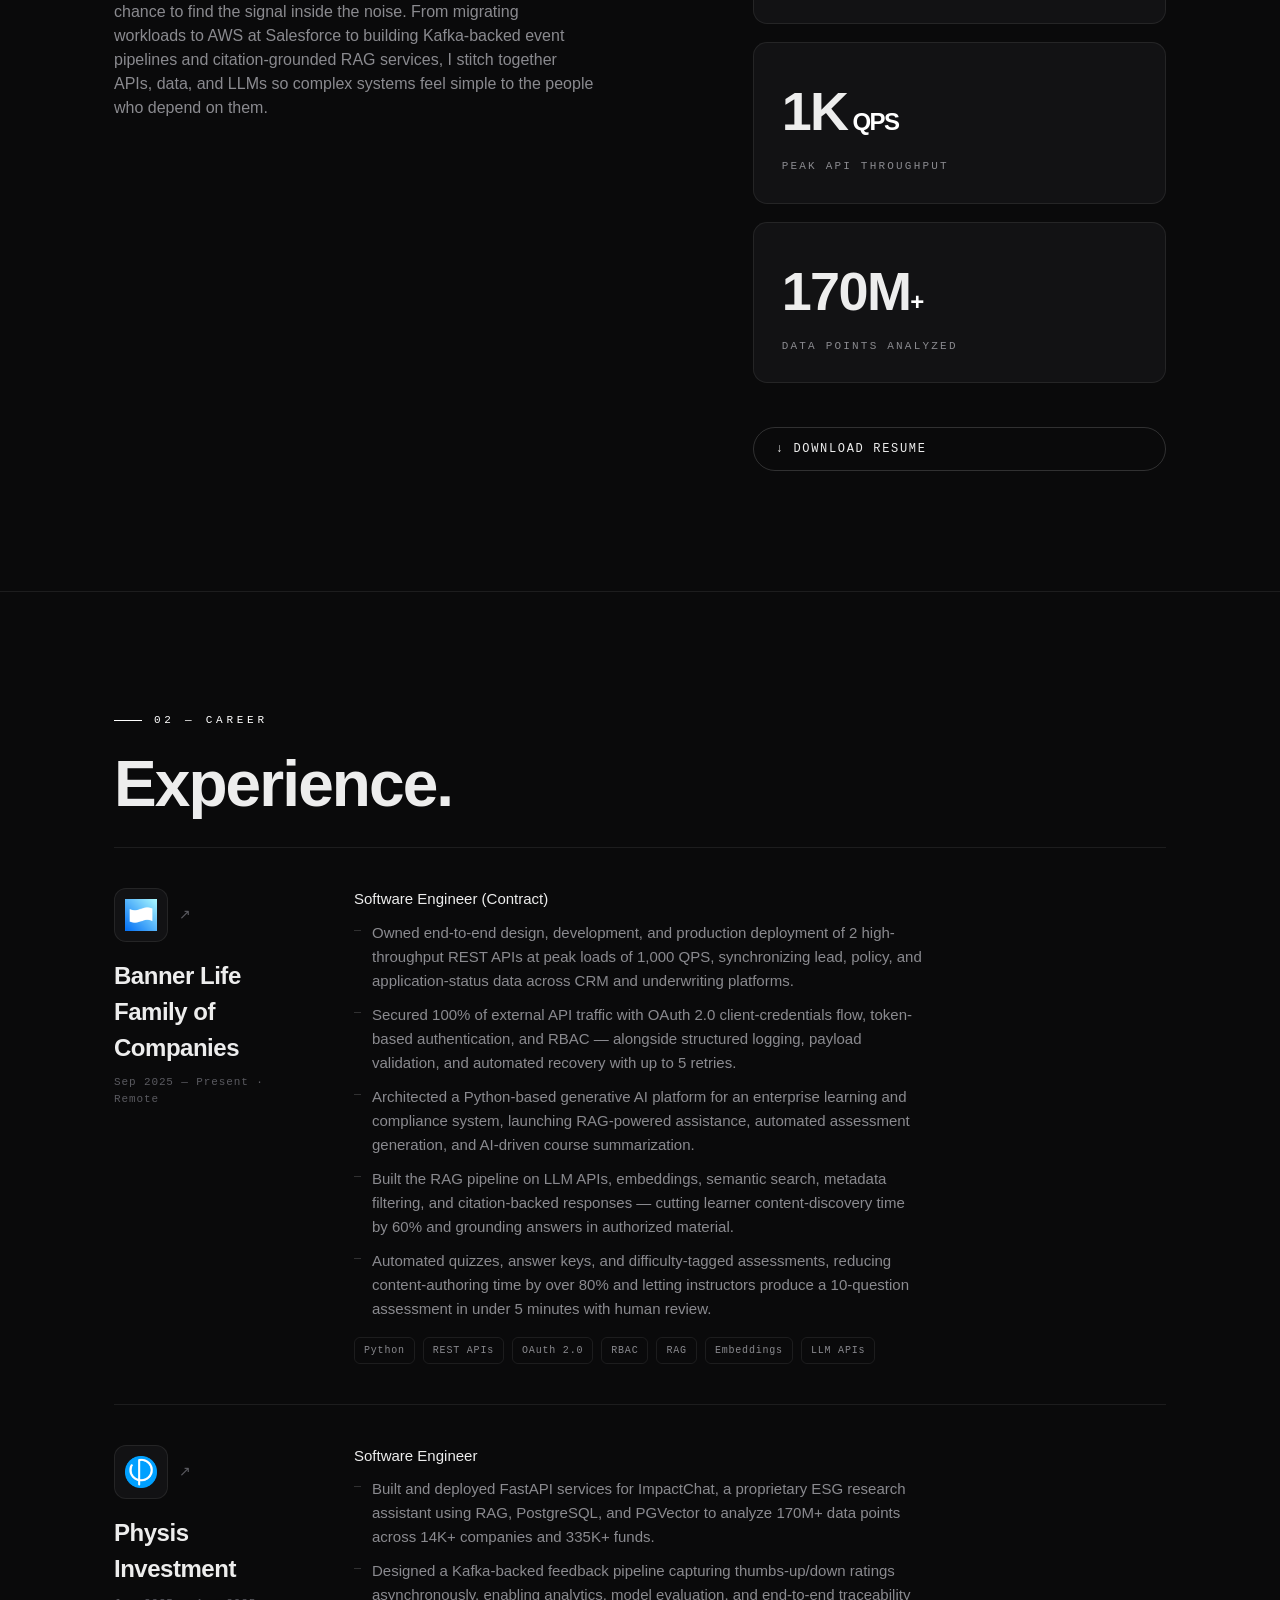
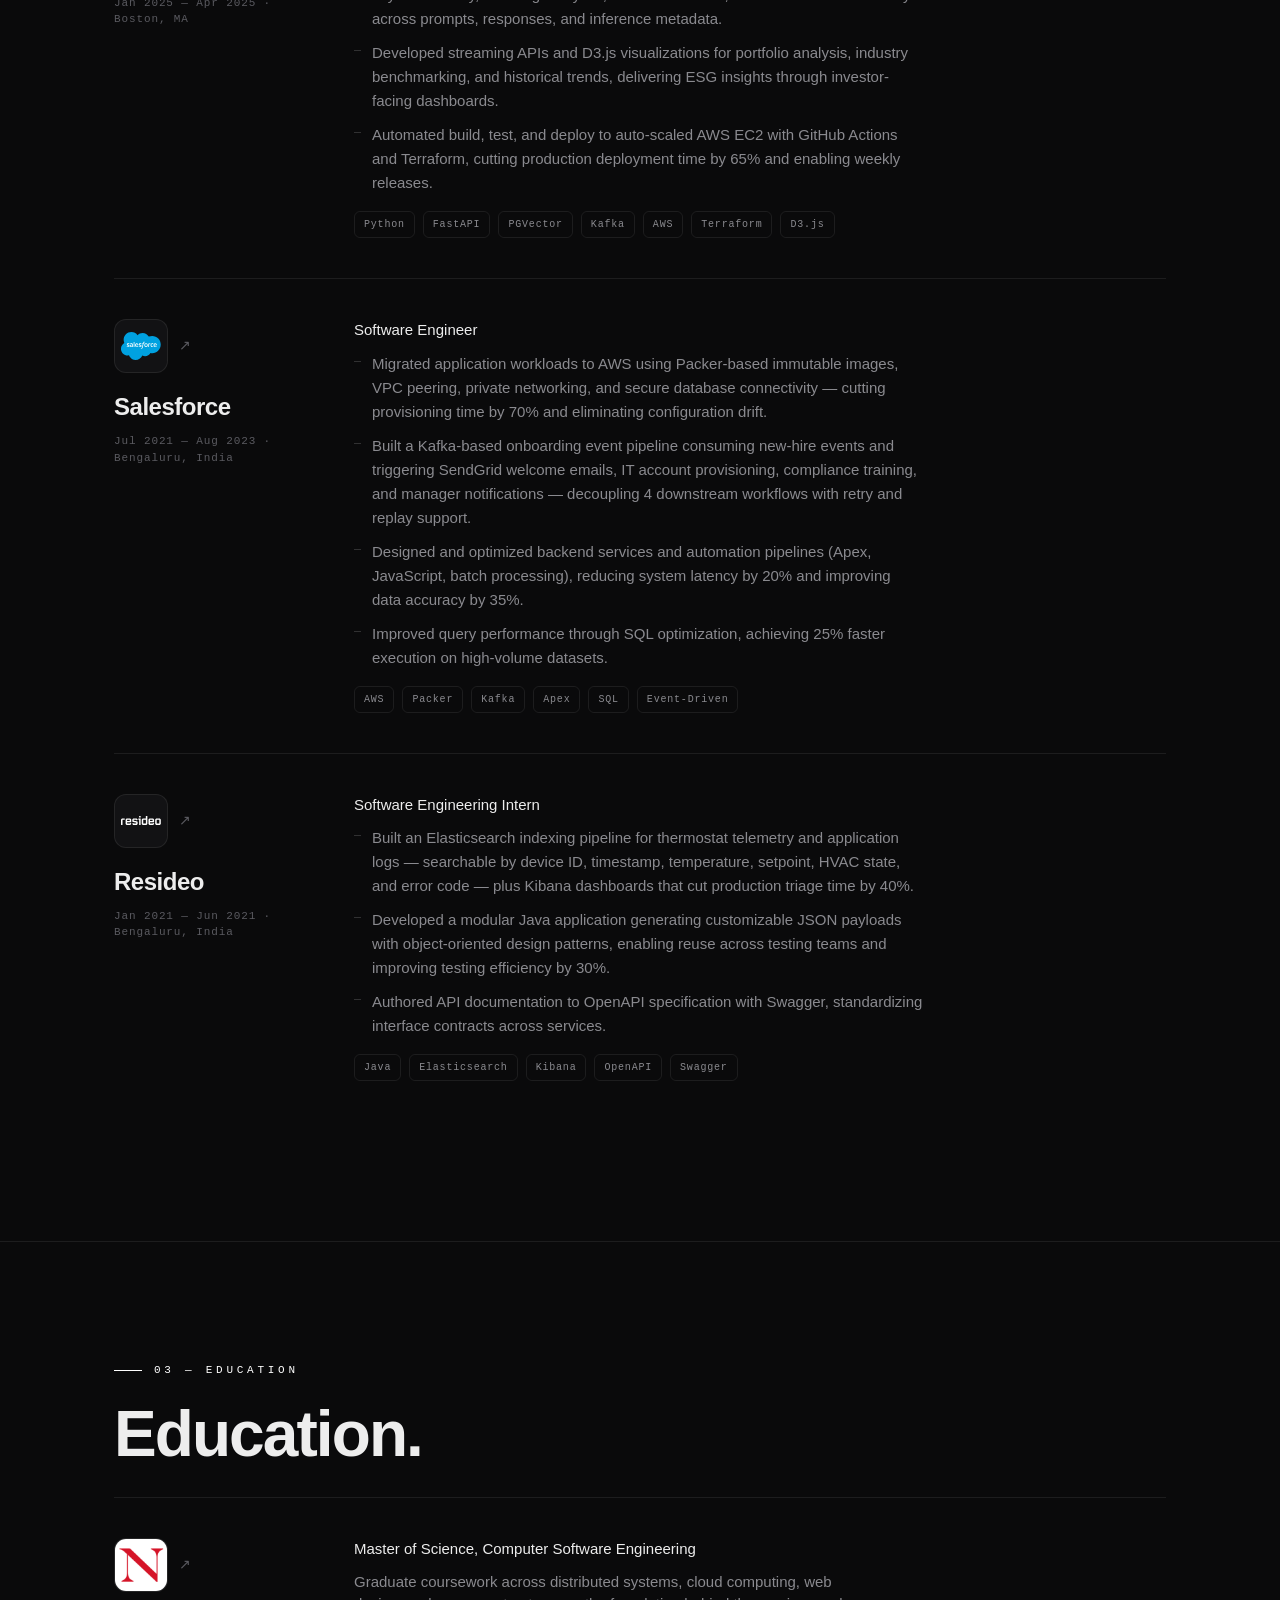
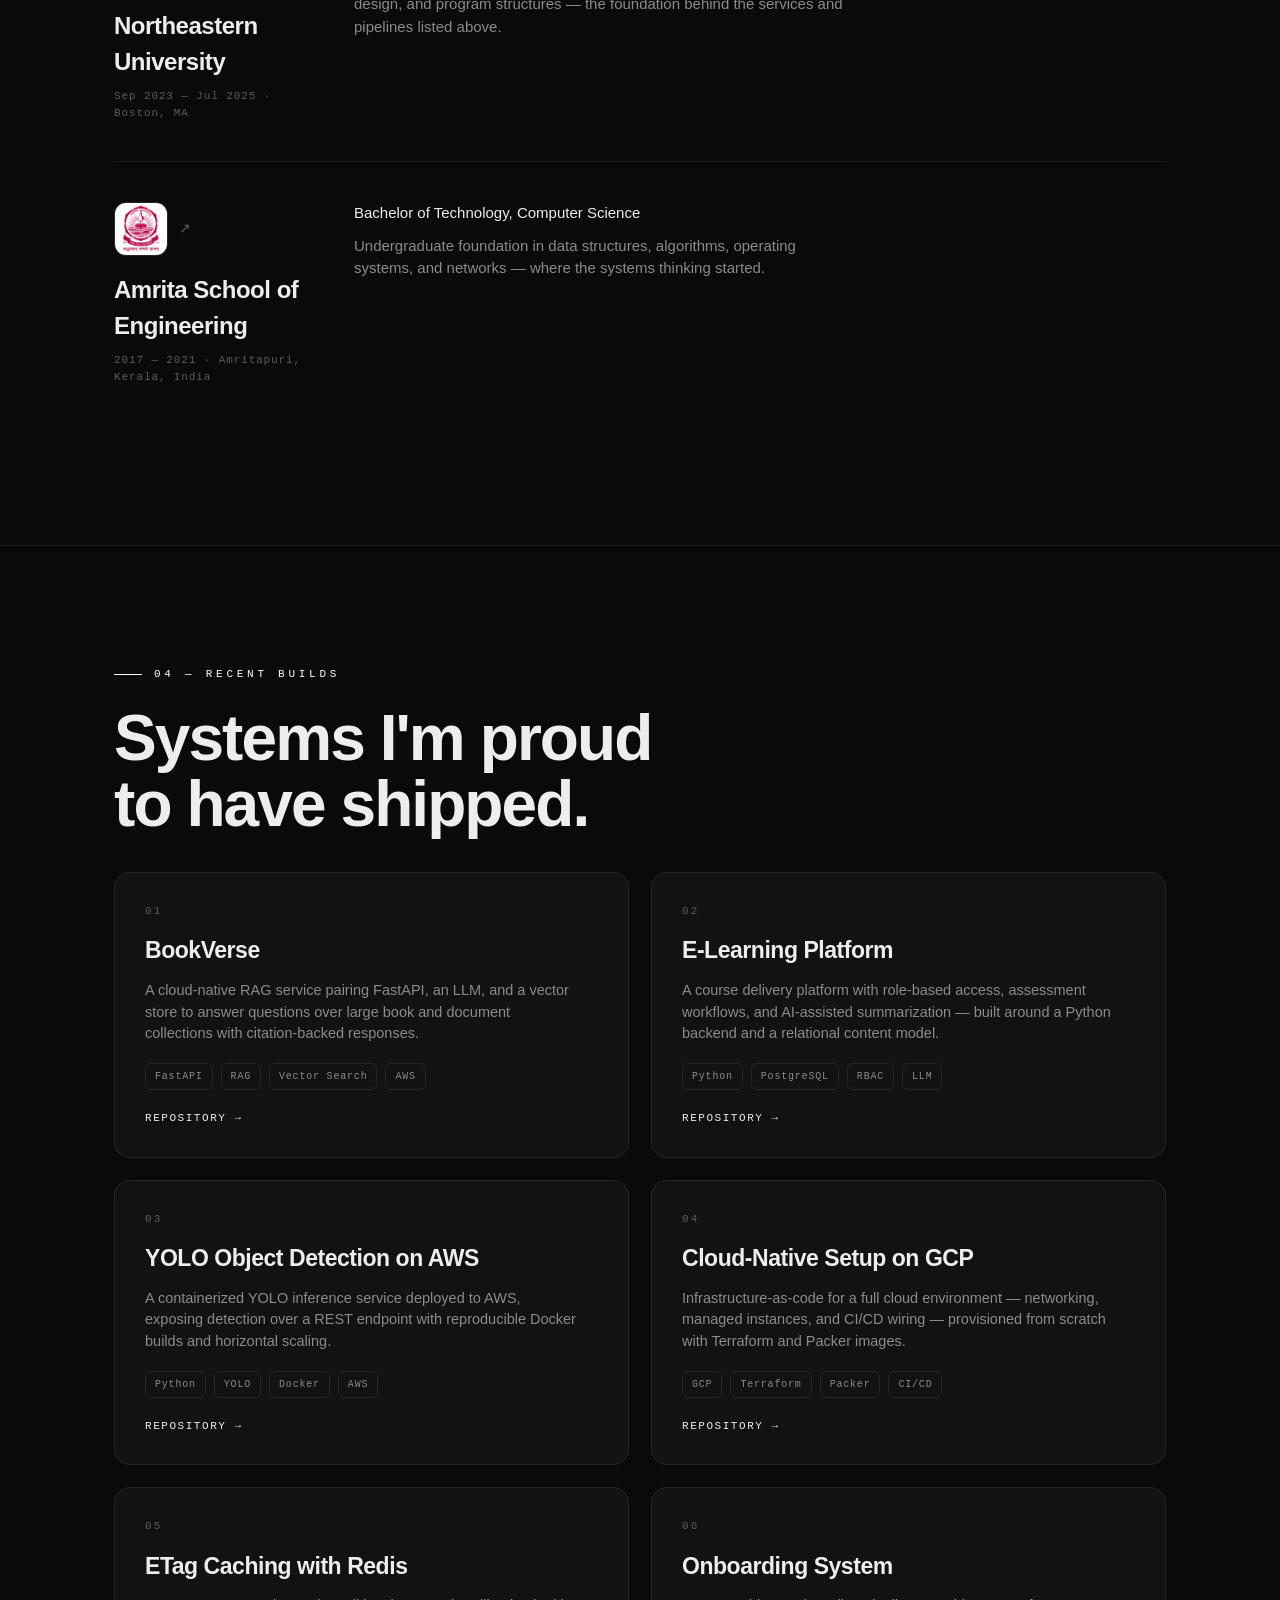
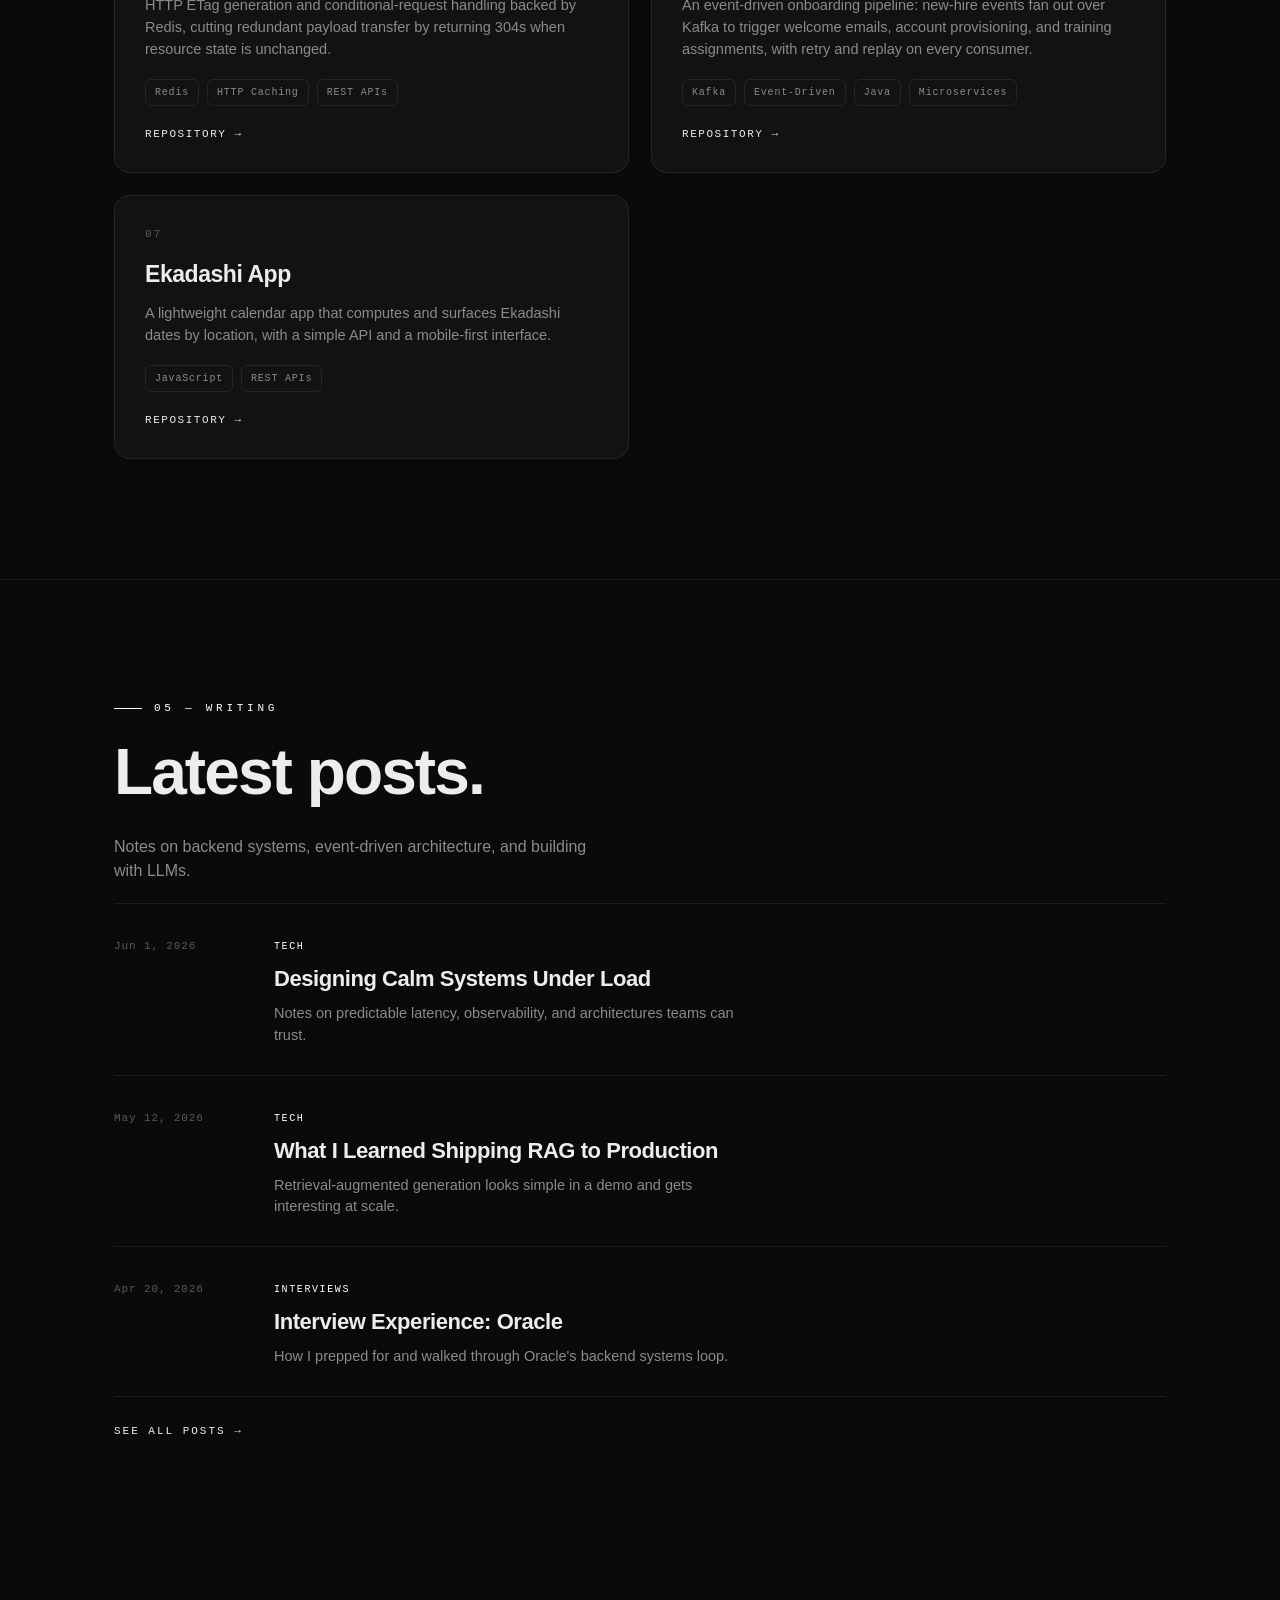
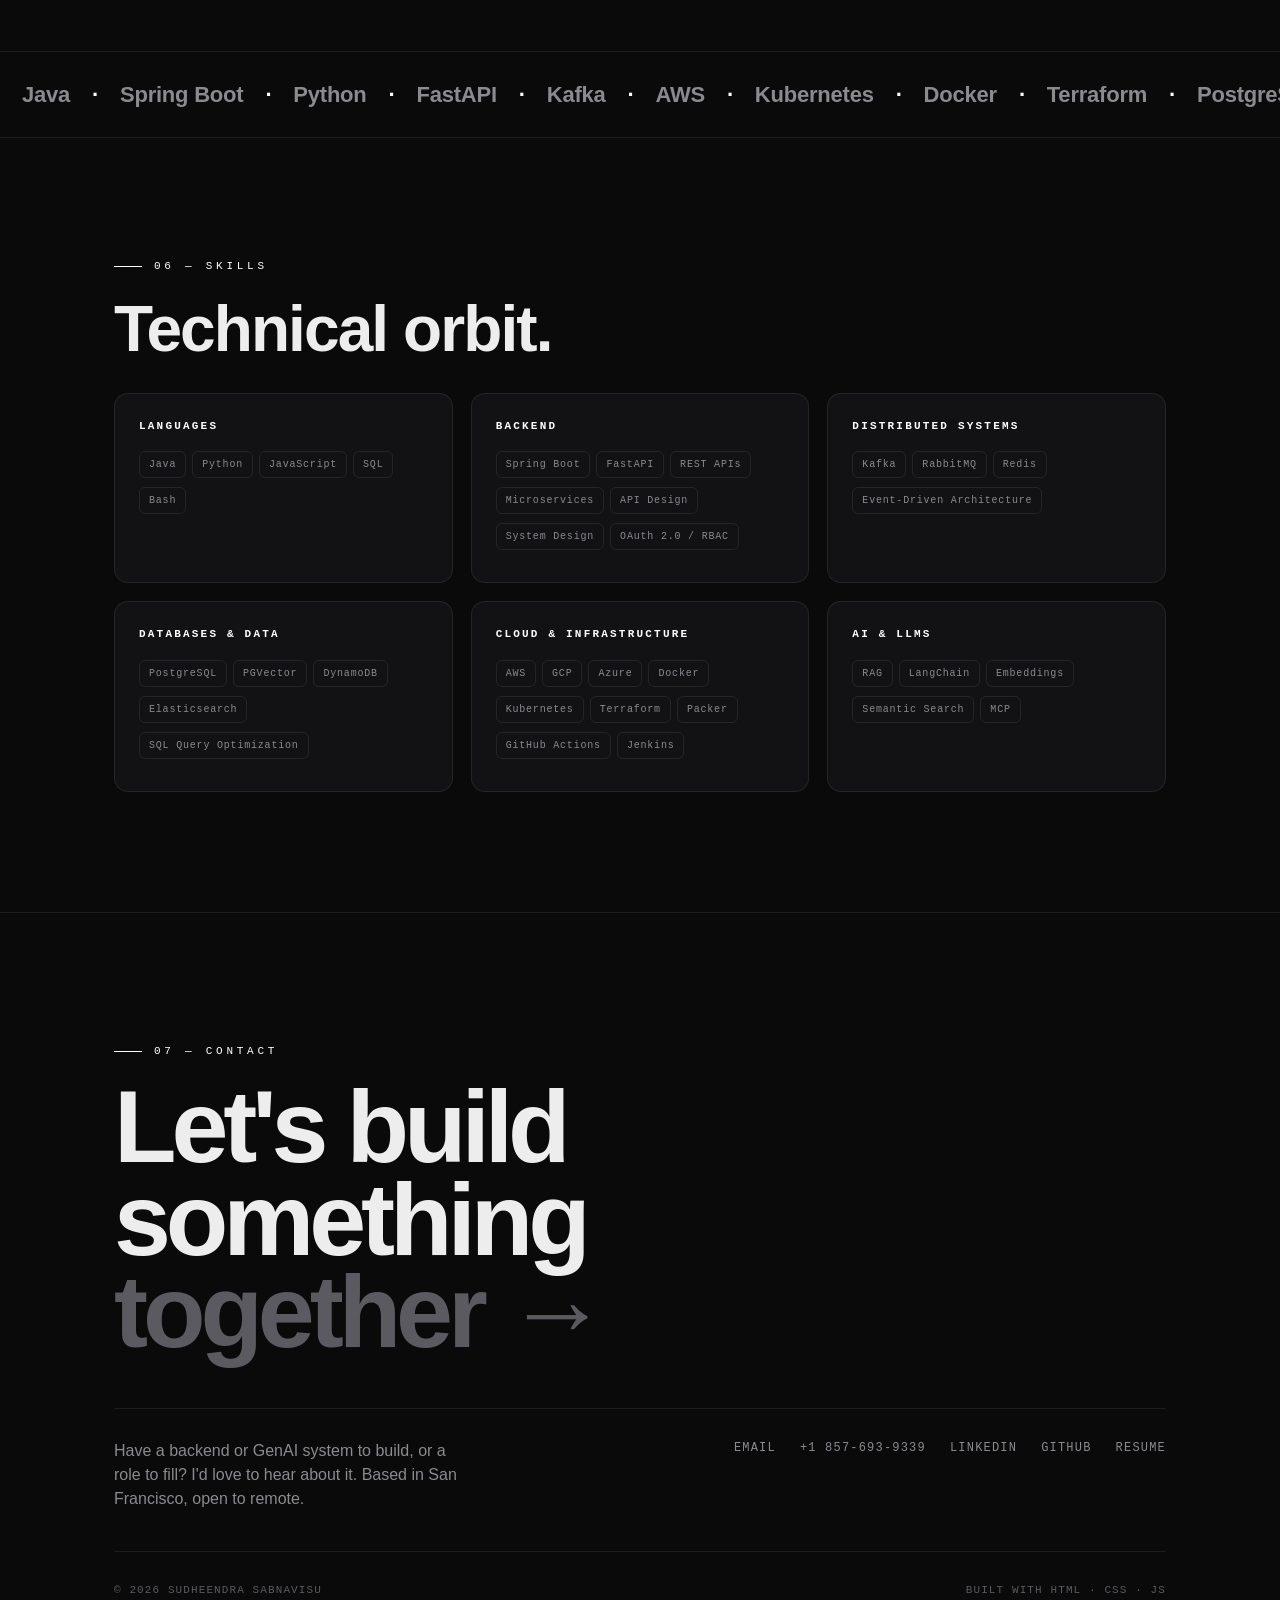
==== commit bc078e8b: "Adding Changes" ====
--- a/index.html
+++ b/index.html
@@ -1,362 +1,572 @@
 <!DOCTYPE html>
 <html lang="en">
+
 <head>
-<meta charset="UTF-8" />
-<meta name="viewport" content="width=device-width, initial-scale=1.0" />
-<title>Sudheendra Sabnavisu — Software Engineer | Distributed Systems | Cloud</title>
-<meta name="description" content="Software engineer specializing in distributed systems, cloud computing, and scalable backend architectures. MS in Software Engineering from Northeastern University." />
-<link rel="stylesheet" href="styles.css" />
+  <meta charset="UTF-8" />
+  <meta name="viewport" content="width=device-width, initial-scale=1.0" />
+  <title>Sudheendra Sabnavisu — Backend Software Engineer | Distributed Systems | GenAI</title>
+  <meta name="description"
+    content="Backend software engineer with 4+ years building scalable APIs, microservices, and event-driven systems in Java, Spring Boot, Python, and FastAPI — plus production GenAI features like RAG pipelines and vector search. MS in Computer Software Engineering, Northeastern University." />
+  <link rel="stylesheet" href="styles.css" />
 </head>
+
 <body class="loading">
 
-<!-- Loader -->
-<div id="loader">
-  <div class="loader-num"><span id="pct">0</span>%</div>
-  <div class="loader-label">INITIALISING SYSTEMS</div>
-  <div class="loader-bar"><span id="bar"></span></div>
-</div>
-
-<div class="bg-grid"></div>
-<div class="glow a"></div>
-<div class="glow b"></div>
-<div id="cursor"></div>
-
-<nav>
-  <a class="brand" href="#hero">SUDHEENDRA SABNAVISU</a>
-  <div class="nav-links">
+  <!-- Loader -->
+  <div id="loader">
+    <div class="loader-num"><span id="pct">0</span>%</div>
+    <div class="loader-label">INITIALISING SYSTEMS</div>
+    <div class="loader-bar"><span id="bar"></span></div>
+  </div>
+
+  <div class="bg-grid"></div>
+  <div class="glow a"></div>
+  <div class="glow b"></div>
+  <div id="cursor"></div>
+
+  <nav>
+    <a class="brand" href="#hero">SUDHEENDRA SABNAVISU</a>
+    <div class="nav-links">
+      <a href="#experience">EXPERIENCE</a>
+      <a href="#work">WORK</a>
+      <a href="#writing">WRITING</a>
+      <a href="#skills">SKILLS</a>
+      <a href="#contact">CONTACT</a>
+    </div>
+    <button class="hamburger" id="hamburger" aria-label="Menu">
+      <span></span><span></span><span></span>
+    </button>
+  </nav>
+
+  <div class="mobile-nav" id="mobile-nav">
+    <a href="#experience">EXPERIENCE</a>
     <a href="#work">WORK</a>
-    <a href="#experience">EXPERIENCE</a>
     <a href="#writing">WRITING</a>
     <a href="#skills">SKILLS</a>
     <a href="#contact">CONTACT</a>
   </div>
-  <button class="hamburger" id="hamburger" aria-label="Menu">
-    <span></span><span></span><span></span>
-  </button>
-</nav>
-
-<div class="mobile-nav" id="mobile-nav">
-  <a href="#work">WORK</a>
-  <a href="#experience">EXPERIENCE</a>
-  <a href="#writing">WRITING</a>
-  <a href="#skills">SKILLS</a>
-  <a href="#contact">CONTACT</a>
-</div>
-
-<!-- HERO -->
-<section id="hero">
-  <div class="wrap">
-    <div class="hero-meta">
-      <span>LAT 42.3601 <b>LNG -71.0589</b></span>
-      <span>GREATER BOSTON</span>
-      <span>SYS.ONLINE <b>VER 2.0</b></span>
-    </div>
-    <h1 class="hero-title">
-      <span class="ln"><span>SUDHEENDRA</span></span>
-      <span class="ln"><span>SABNAVISU<span class="dim">.</span></span></span>
-    </h1>
-    <div class="hero-sub">
-      <div class="hero-role">Software Engineer · Distributed Systems · Cloud</div>
-      <p class="hero-blurb">I build scalable, reliable backend systems — from distributed microservices and cloud-native architectures to AI-powered platforms that stay predictable under load.</p>
-    </div>
-    <div style="margin-top:46px"><span class="status-pill"><span class="dot"></span> AVAILABLE FOR OPPORTUNITIES</span></div>
+
+  <!-- HERO -->
+  <section id="hero">
+    <div class="wrap">
+      <div class="hero-meta">
+        <span>LAT 37.7749 <b>LNG -122.4194</b></span>
+        <span>SAN FRANCISCO, CA</span>
+        <span>SYS.ONLINE <b>VER 2.0</b></span>
+      </div>
+      <div class="hero-id">
+        <div class="hero-photo">
+          <img src="assets/hero-photo.jpg" alt="Sudheendra Sabnavisu" width="440" height="500" decoding="async" />
+        </div>
+        <h1 class="hero-title">
+          <span class="ln"><span>SUDHEENDRA</span></span>
+          <span class="ln"><span>SABNAVISU<span class="dim">.</span></span></span>
+        </h1>
+      </div>
+      <div class="hero-sub">
+        <div class="hero-role">Backend Engineer · Distributed Systems · GenAI</div>
+        <p class="hero-blurb">4+ years building scalable APIs, microservices, and Kafka-driven systems in Java, Spring
+          Boot, Python, and FastAPI — plus GenAI features that ship to production and stay predictable under load.</p>
+      </div>
+      <div style="margin-top:46px"><span class="status-pill"><span class="dot"></span> AVAILABLE FOR
+          OPPORTUNITIES</span></div>
+    </div>
+  </section>
+
+  <!-- STATEMENT -->
+  <section class="statement">
+    <div class="wrap reveal">
+      <h2>I design systems that stay calm <span class="mut">under pressure.</span></h2>
+      <p>From 1,000-QPS REST APIs to event-driven pipelines and RAG platforms, I focus on predictable latency, clear
+        observability, and architectures teams can trust without second-guessing.</p>
+    </div>
+  </section>
+
+  <!-- PHILOSOPHY -->
+  <section class="statement" id="about" style="border-top:none;padding-top:20px">
+    <div class="wrap grid-2 reveal">
+      <div>
+        <div class="eyebrow">01 — Identity</div>
+        <h2 style="font-size:clamp(26px,3.4vw,44px)">The philosophy.</h2>
+        <p>I'm drawn to messy systems — not for the chaos, but for the chance to find the signal inside the noise. From
+          migrating workloads to AWS at Salesforce to building Kafka-backed event pipelines and citation-grounded RAG
+          services, I stitch together APIs, data, and LLMs so complex systems feel simple to the people who depend on
+          them.</p>
+      </div>
+      <div style="display:flex;flex-direction:column;gap:18px">
+        <div class="stat-card">
+          <div class="stat-num">4<small>+</small></div>
+          <div class="stat-label">Years Engineering</div>
+        </div>
+        <div class="stat-card">
+          <div class="stat-num">1K<small> QPS</small></div>
+          <div class="stat-label">Peak API Throughput</div>
+        </div>
+        <div class="stat-card">
+          <div class="stat-num">170M<small>+</small></div>
+          <div class="stat-label">Data Points Analyzed</div>
+        </div>
+        <a class="btn" href="Profile.pdf" download>↓ DOWNLOAD RESUME</a>
+      </div>
+    </div>
+  </section>
+
+  <!-- EXPERIENCE -->
+  <section id="experience" class="statement">
+    <div class="wrap">
+      <div class="eyebrow reveal">02 — Career</div>
+      <h2 class="reveal" style="margin-bottom:30px">Experience.</h2>
+
+      <div class="exp-row reveal">
+        <div>
+          <a class="exp-id" href="https://www.bannerlife.com/" target="_blank" rel="noopener noreferrer">
+            <div class="exp-logo-row">
+              <div class="exp-logo" data-mark="BL">
+                <img src="assets/logos/banner-life.png" alt="Banner Life Family of Companies logo" loading="lazy"
+                  decoding="async" />
+              </div>
+              <span class="exp-ext" aria-hidden="true">↗</span>
+            </div>
+            <div class="exp-co">Banner Life Family of Companies</div>
+          </a>
+          <div class="exp-when">Sep 2025 — Present · Remote</div>
+        </div>
+        <div>
+          <div class="exp-role">Software Engineer (Contract)</div>
+          <ul class="exp-list">
+            <li>Owned end-to-end design, development, and production deployment of 2 high-throughput REST APIs at peak
+              loads of 1,000 QPS, synchronizing lead, policy, and application-status data across CRM and underwriting
+              platforms.</li>
+            <li>Secured 100% of external API traffic with OAuth 2.0 client-credentials flow, token-based authentication,
+              and RBAC — alongside structured logging, payload validation, and automated recovery with up to 5 retries.
+            </li>
+            <li>Architected a Python-based generative AI platform for an enterprise learning and compliance system,
+              launching RAG-powered assistance, automated assessment generation, and AI-driven course summarization.</li>
+            <li>Built the RAG pipeline on LLM APIs, embeddings, semantic search, metadata filtering, and citation-backed
+              responses — cutting learner content-discovery time by 60% and grounding answers in authorized material.
+            </li>
+            <li>Automated quizzes, answer keys, and difficulty-tagged assessments, reducing content-authoring time by
+              over 80% and letting instructors produce a 10-question assessment in under 5 minutes with human review.
+            </li>
+          </ul>
+          <div class="tags"><span class="tag">Python</span><span class="tag">REST APIs</span><span class="tag">OAuth
+              2.0</span><span class="tag">RBAC</span><span class="tag">RAG</span><span class="tag">Embeddings</span><span
+              class="tag">LLM APIs</span></div>
+        </div>
+      </div>
+
+      <div class="exp-row reveal">
+        <div>
+          <a class="exp-id" href="https://physisinvestment.com/" target="_blank" rel="noopener noreferrer">
+            <div class="exp-logo-row">
+              <div class="exp-logo" data-mark="PI">
+                <img src="assets/logos/physis-investment.png" alt="Physis Investment logo" loading="lazy"
+                  decoding="async" />
+              </div>
+              <span class="exp-ext" aria-hidden="true">↗</span>
+            </div>
+            <div class="exp-co">Physis Investment</div>
+          </a>
+          <div class="exp-when">Jan 2025 — Apr 2025 · Boston, MA</div>
+        </div>
+        <div>
+          <div class="exp-role">Software Engineer</div>
+          <ul class="exp-list">
+            <li>Built and deployed FastAPI services for ImpactChat, a proprietary ESG research assistant using RAG,
+              PostgreSQL, and PGVector to analyze 170M+ data points across 14K+ companies and 335K+ funds.</li>
+            <li>Designed a Kafka-backed feedback pipeline capturing thumbs-up/down ratings asynchronously, enabling
+              analytics, model evaluation, and end-to-end traceability across prompts, responses, and inference metadata.
+            </li>
+            <li>Developed streaming APIs and D3.js visualizations for portfolio analysis, industry benchmarking, and
+              historical trends, delivering ESG insights through investor-facing dashboards.</li>
+            <li>Automated build, test, and deploy to auto-scaled AWS EC2 with GitHub Actions and Terraform, cutting
+              production deployment time by 65% and enabling weekly releases.</li>
+          </ul>
+          <div class="tags"><span class="tag">Python</span><span class="tag">FastAPI</span><span
+              class="tag">PGVector</span><span class="tag">Kafka</span><span class="tag">AWS</span><span
+              class="tag">Terraform</span><span class="tag">D3.js</span></div>
+        </div>
+      </div>
+
+      <div class="exp-row reveal">
+        <div>
+          <a class="exp-id" href="https://www.salesforce.com/" target="_blank" rel="noopener noreferrer">
+            <div class="exp-logo-row">
+              <div class="exp-logo wide" data-mark="SF">
+                <img src="assets/logos/salesforce.svg" alt="Salesforce logo" loading="lazy" decoding="async" />
+              </div>
+              <span class="exp-ext" aria-hidden="true">↗</span>
+            </div>
+            <div class="exp-co">Salesforce</div>
+          </a>
+          <div class="exp-when">Jul 2021 — Aug 2023 · Bengaluru, India</div>
+        </div>
+        <div>
+          <div class="exp-role">Software Engineer</div>
+          <ul class="exp-list">
+            <li>Migrated application workloads to AWS using Packer-based immutable images, VPC peering, private
+              networking, and secure database connectivity — cutting provisioning time by 70% and eliminating
+              configuration drift.</li>
+            <li>Built a Kafka-based onboarding event pipeline consuming new-hire events and triggering SendGrid welcome
+              emails, IT account provisioning, compliance training, and manager notifications — decoupling 4 downstream
+              workflows with retry and replay support.</li>
+            <li>Designed and optimized backend services and automation pipelines (Apex, JavaScript, batch processing),
+              reducing system latency by 20% and improving data accuracy by 35%.</li>
+            <li>Improved query performance through SQL optimization, achieving 25% faster execution on high-volume
+              datasets.</li>
+          </ul>
+          <div class="tags"><span class="tag">AWS</span><span class="tag">Packer</span><span class="tag">Kafka</span><span
+              class="tag">Apex</span><span class="tag">SQL</span><span class="tag">Event-Driven</span></div>
+        </div>
+      </div>
+
+      <div class="exp-row reveal">
+        <div>
+          <a class="exp-id" href="https://www.resideo.com/" target="_blank" rel="noopener noreferrer">
+            <div class="exp-logo-row">
+              <div class="exp-logo wide" data-mark="RS">
+                <img src="assets/logos/resideo.svg" alt="Resideo logo" loading="lazy" decoding="async" />
+              </div>
+              <span class="exp-ext" aria-hidden="true">↗</span>
+            </div>
+            <div class="exp-co">Resideo</div>
+          </a>
+          <div class="exp-when">Jan 2021 — Jun 2021 · Bengaluru, India</div>
+        </div>
+        <div>
+          <div class="exp-role">Software Engineering Intern</div>
+          <ul class="exp-list">
+            <li>Built an Elasticsearch indexing pipeline for thermostat telemetry and application logs — searchable by
+              device ID, timestamp, temperature, setpoint, HVAC state, and error code — plus Kibana dashboards that cut
+              production triage time by 40%.</li>
+            <li>Developed a modular Java application generating customizable JSON payloads with object-oriented design
+              patterns, enabling reuse across testing teams and improving testing efficiency by 30%.</li>
+            <li>Authored API documentation to OpenAPI specification with Swagger, standardizing interface contracts
+              across services.</li>
+          </ul>
+          <div class="tags"><span class="tag">Java</span><span class="tag">Elasticsearch</span><span
+              class="tag">Kibana</span><span class="tag">OpenAPI</span><span class="tag">Swagger</span></div>
+        </div>
+      </div>
+    </div>
+  </section>
+
+  <!-- EDUCATION -->
+  <section id="education" class="statement">
+    <div class="wrap">
+      <div class="eyebrow reveal">03 — Education</div>
+      <h2 class="reveal" style="margin-bottom:30px">Education.</h2>
+      <div class="exp-row reveal">
+        <div>
+          <a class="exp-id" href="https://www.northeastern.edu/" target="_blank" rel="noopener noreferrer">
+            <div class="exp-logo-row">
+              <div class="exp-logo fill" data-mark="NU">
+                <img src="assets/logos/northeastern.png" alt="Northeastern University logo" loading="lazy"
+                  decoding="async" />
+              </div>
+              <span class="exp-ext" aria-hidden="true">↗</span>
+            </div>
+            <div class="exp-co">Northeastern University</div>
+          </a>
+          <div class="exp-when">Sep 2023 — Jul 2025 · Boston, MA</div>
+        </div>
+        <div>
+          <div class="exp-role">Master of Science, Computer Software Engineering</div>
+          <div class="exp-desc">Graduate coursework across distributed systems, cloud computing, web design, and program
+            structures — the foundation behind the services and pipelines listed above.</div>
+        </div>
+      </div>
+
+      <div class="exp-row reveal">
+        <div>
+          <a class="exp-id" href="https://www.amrita.edu/campus/amritapuri/" target="_blank" rel="noopener noreferrer">
+            <div class="exp-logo-row">
+              <div class="exp-logo fill" data-mark="AM">
+                <img src="assets/logos/amrita.jpg" alt="Amrita Vishwa Vidyapeetham logo" loading="lazy"
+                  decoding="async" />
+              </div>
+              <span class="exp-ext" aria-hidden="true">↗</span>
+            </div>
+            <div class="exp-co">Amrita School of Engineering</div>
+          </a>
+          <div class="exp-when">2017 — 2021 · Amritapuri, Kerala, India</div>
+        </div>
+        <div>
+          <div class="exp-role">Bachelor of Technology, Computer Science</div>
+          <div class="exp-desc">Undergraduate foundation in data structures, algorithms, operating systems, and
+            networks — where the systems thinking started.</div>
+        </div>
+      </div>
+    </div>
+  </section>
+
+  <!-- PROJECTS -->
+  <section id="work" class="statement">
+    <div class="wrap">
+      <div class="eyebrow reveal">04 — Recent Builds</div>
+      <h2 class="reveal" style="margin-bottom:34px">Systems I'm proud<br>to have shipped.</h2>
+      <div class="proj-grid">
+        <article class="proj reveal">
+          <div class="proj-no">01</div>
+          <h3>BookVerse</h3>
+          <p>A cloud-native RAG service pairing FastAPI, an LLM, and a vector store to answer questions over large book
+            and document collections with citation-backed responses.</p>
+          <div class="tags"><span class="tag">FastAPI</span><span class="tag">RAG</span><span class="tag">Vector
+              Search</span><span class="tag">AWS</span></div>
+          <div class="proj-links">
+            <a class="proj-link" href="https://github.com/sudheendra21" target="_blank" rel="noopener">REPOSITORY →</a>
+          </div>
+        </article>
+        <article class="proj reveal">
+          <div class="proj-no">02</div>
+          <h3>E-Learning Platform</h3>
+          <p>A course delivery platform with role-based access, assessment workflows, and AI-assisted summarization —
+            built around a Python backend and a relational content model.</p>
+          <div class="tags"><span class="tag">Python</span><span class="tag">PostgreSQL</span><span class="tag">RBAC</span><span
+              class="tag">LLM</span></div>
+          <div class="proj-links">
+            <a class="proj-link" href="https://github.com/sudheendra21" target="_blank" rel="noopener">REPOSITORY →</a>
+          </div>
+        </article>
+        <article class="proj reveal">
+          <div class="proj-no">03</div>
+          <h3>YOLO Object Detection on AWS</h3>
+          <p>A containerized YOLO inference service deployed to AWS, exposing detection over a REST endpoint with
+            reproducible Docker builds and horizontal scaling.</p>
+          <div class="tags"><span class="tag">Python</span><span class="tag">YOLO</span><span class="tag">Docker</span><span
+              class="tag">AWS</span></div>
+          <div class="proj-links">
+            <a class="proj-link" href="https://github.com/sudheendra21" target="_blank" rel="noopener">REPOSITORY →</a>
+          </div>
+        </article>
+        <article class="proj reveal">
+          <div class="proj-no">04</div>
+          <h3>Cloud-Native Setup on GCP</h3>
+          <p>Infrastructure-as-code for a full cloud environment — networking, managed instances, and CI/CD wiring —
+            provisioned from scratch with Terraform and Packer images.</p>
+          <div class="tags"><span class="tag">GCP</span><span class="tag">Terraform</span><span
+              class="tag">Packer</span><span class="tag">CI/CD</span></div>
+          <div class="proj-links">
+            <a class="proj-link" href="https://github.com/sudheendra21" target="_blank" rel="noopener">REPOSITORY →</a>
+          </div>
+        </article>
+        <article class="proj reveal">
+          <div class="proj-no">05</div>
+          <h3>ETag Caching with Redis</h3>
+          <p>HTTP ETag generation and conditional-request handling backed by Redis, cutting redundant payload transfer
+            by returning 304s when resource state is unchanged.</p>
+          <div class="tags"><span class="tag">Redis</span><span class="tag">HTTP Caching</span><span class="tag">REST
+              APIs</span></div>
+          <div class="proj-links">
+            <a class="proj-link" href="https://github.com/sudheendra21" target="_blank" rel="noopener">REPOSITORY →</a>
+          </div>
+        </article>
+        <article class="proj reveal">
+          <div class="proj-no">06</div>
+          <h3>Onboarding System</h3>
+          <p>An event-driven onboarding pipeline: new-hire events fan out over Kafka to trigger welcome emails, account
+            provisioning, and training assignments, with retry and replay on every consumer.</p>
+          <div class="tags"><span class="tag">Kafka</span><span class="tag">Event-Driven</span><span
+              class="tag">Java</span><span class="tag">Microservices</span></div>
+          <div class="proj-links">
+            <a class="proj-link" href="https://github.com/sudheendra21" target="_blank" rel="noopener">REPOSITORY →</a>
+          </div>
+        </article>
+        <article class="proj reveal">
+          <div class="proj-no">07</div>
+          <h3>Ekadashi App</h3>
+          <p>A lightweight calendar app that computes and surfaces Ekadashi dates by location, with a simple API and a
+            mobile-first interface.</p>
+          <div class="tags"><span class="tag">JavaScript</span><span class="tag">REST APIs</span></div>
+          <div class="proj-links">
+            <a class="proj-link" href="https://github.com/sudheendra21" target="_blank" rel="noopener">REPOSITORY →</a>
+          </div>
+        </article>
+      </div>
+    </div>
+  </section>
+
+  <!-- WRITING / BLOG TEASER -->
+  <section id="writing" class="statement">
+    <div class="wrap">
+      <div class="eyebrow reveal">05 — Writing</div>
+      <h2 class="reveal" style="margin-bottom:14px">Latest posts.</h2>
+      <p class="reveal" style="margin-bottom:20px">Notes on backend systems, event-driven architecture, and building
+        with LLMs.</p>
+      <div class="post-list reveal" id="home-posts"></div>
+      <a class="see-all" href="blog.html">SEE ALL POSTS →</a>
+    </div>
+  </section>
+
+  <!-- MARQUEE -->
+  <div class="marquee">
+    <div class="marquee-track">
+      <span>Java</span><i>·</i><span>Spring Boot</span><i>·</i><span>Python</span><i>·</i><span>FastAPI</span><i>·</i><span>Kafka</span><i>·</i><span>AWS</span><i>·</i><span>Kubernetes</span><i>·</i><span>Docker</span><i>·</i><span>Terraform</span><i>·</i><span>PostgreSQL</span><i>·</i><span>PGVector</span><i>·</i><span>Redis</span><i>·</i><span>Elasticsearch</span><i>·</i><span>RAG</span><i>·</i><span>LangChain</span><i>·</i><span>Microservices</span><i>·</i><span>REST
+        APIs</span><i>·</i>
+      <span>Java</span><i>·</i><span>Spring Boot</span><i>·</i><span>Python</span><i>·</i><span>FastAPI</span><i>·</i><span>Kafka</span><i>·</i><span>AWS</span><i>·</i><span>Kubernetes</span><i>·</i><span>Docker</span><i>·</i><span>Terraform</span><i>·</i><span>PostgreSQL</span><i>·</i><span>PGVector</span><i>·</i><span>Redis</span><i>·</i><span>Elasticsearch</span><i>·</i><span>RAG</span><i>·</i><span>LangChain</span><i>·</i><span>Microservices</span><i>·</i><span>REST
+        APIs</span><i>·</i>
+    </div>
   </div>
-</section>
-
-<!-- STATEMENT -->
-<section class="statement">
-  <div class="wrap reveal">
-    <h2>I design systems that stay calm <span class="mut">under pressure.</span></h2>
-    <p>From distributed backends to AI analytics, I focus on predictable latency, clear observability, and architectures teams can trust without second-guessing.</p>
-  </div>
-</section>
-
-<!-- PHILOSOPHY -->
-<section class="statement" id="about" style="border-top:none;padding-top:20px">
-  <div class="wrap grid-2 reveal">
-    <div>
-      <div class="eyebrow">01 — Identity</div>
-      <h2 style="font-size:clamp(26px,3.4vw,44px)">The philosophy.</h2>
-      <p>I'm drawn to messy systems — not for the chaos, but for the chance to find the signal inside the noise. From migrating microservices to GCP at Salesforce to building scalable REST APIs with Redis and Elasticsearch, I stitch together services, data pipelines, and AI so complex systems feel simple to the people who depend on them.</p>
-    </div>
-    <div style="display:flex;flex-direction:column;gap:18px">
-      <div class="stat-card">
-        <div class="stat-num">5<small>+</small></div>
-        <div class="stat-label">Years Engineering</div>
-      </div>
-      <div class="stat-card">
-        <div class="stat-num">10<small>+</small></div>
-        <div class="stat-label">Systems Shipped</div>
-      </div>
-      <a class="btn" href="Profile.pdf" download>↓ DOWNLOAD RESUME</a>
-    </div>
-  </div>
-</section>
-
-<!-- EXPERIENCE -->
-<section id="experience" class="statement">
-  <div class="wrap">
-    <div class="eyebrow reveal">02 — Career</div>
-    <h2 class="reveal" style="margin-bottom:30px">Experience.</h2>
-
-    <div class="exp-row reveal">
-      <div>
-        <div class="exp-co">Quadric IT</div>
-        <div class="exp-when">Sep 2025 — Present · Land O' Lakes, FL</div>
-      </div>
-      <div>
-        <div class="exp-role">Software Developer</div>
-        <div class="exp-desc">Building and maintaining scalable backend systems — designing distributed services, cloud infrastructure, and production-grade APIs that keep workflows running smoothly at scale.</div>
-        <div class="tags"><span class="tag">Java</span><span class="tag">Distributed Systems</span><span class="tag">GCP</span><span class="tag">REST APIs</span><span class="tag">Microservices</span></div>
-      </div>
-    </div>
-
-    <div class="exp-row reveal">
-      <div>
-        <div class="exp-co">Physis Investment</div>
-        <div class="exp-when">Jan 2025 — Apr 2025 · Greater Boston</div>
-      </div>
-      <div>
-        <div class="exp-role">Software Engineer</div>
-        <div class="exp-desc">Engineered investment platform tooling — building backend services and data pipelines to support analytics and decision-making workflows in a fast-paced environment.</div>
-        <div class="tags"><span class="tag">Python</span><span class="tag">FastAPI</span><span class="tag">AWS</span><span class="tag">Data Pipelines</span></div>
-      </div>
-    </div>
-
-    <div class="exp-row reveal">
-      <div>
-        <div class="exp-co">Salesforce</div>
-        <div class="exp-when">Aug 2022 — Aug 2023 · Bengaluru</div>
-      </div>
-      <div>
-        <div class="exp-role">Software Engineer — Associate Technical Consultant</div>
-        <div class="exp-desc">Developed and migrated scalable microservices-based REST APIs to GCP, automating infrastructure with Terraform, enhancing CI/CD with GitHub Actions, and optimizing security with Auto-scalers, Load Balancers, and CMEK.</div>
-        <div class="tags"><span class="tag">GCP</span><span class="tag">Terraform</span><span class="tag">Microservices</span><span class="tag">REST APIs</span><span class="tag">CI/CD</span><span class="tag">GitHub Actions</span></div>
-      </div>
-    </div>
-
-    <div class="exp-row reveal">
-      <div>
-        <div class="exp-co">Salesforce</div>
-        <div class="exp-when">Jul 2021 — Aug 2022 · Bengaluru</div>
-      </div>
-      <div>
-        <div class="exp-role">Software Engineer — Jr Associate Technical Consultant</div>
-        <div class="exp-desc">Integrated Salesforce with e-commerce solutions for major clients, optimizing CRM systems, reducing user bounce rate by 30%, and achieving a 100 CSAT score through customized Lightning Web Components and Salesforce reports.</div>
-        <div class="tags"><span class="tag">Salesforce</span><span class="tag">Apex</span><span class="tag">Lightning Web Components</span><span class="tag">CRM</span><span class="tag">E-Commerce</span></div>
-      </div>
-    </div>
-
-    <div class="exp-row reveal">
-      <div>
-        <div class="exp-co">Resideo</div>
-        <div class="exp-when">Jan 2021 — Jul 2021 · Bangalore</div>
-      </div>
-      <div>
-        <div class="exp-role">Software Engineering Intern</div>
-        <div class="exp-desc">Architected and implemented a scalable microservices-based REST API in Java, integrating GCP OAuth2.0, Redis, Elasticsearch, and RabbitMQ, with Docker Compose orchestration for efficient deployment and scaling.</div>
-        <div class="tags"><span class="tag">Java</span><span class="tag">Redis</span><span class="tag">Elasticsearch</span><span class="tag">RabbitMQ</span><span class="tag">Docker</span><span class="tag">GCP</span></div>
-      </div>
-    </div>
-  </div>
-</section>
-
-<!-- PROJECTS -->
-<section id="work" class="statement">
-  <div class="wrap">
-    <div class="eyebrow reveal">03 — Recent Builds</div>
-    <h2 class="reveal" style="margin-bottom:34px">Systems I'm proud<br>to have shipped.</h2>
-    <div class="proj-grid">
-      <article class="proj reveal">
-        <div class="proj-no">01</div>
-        <h3>Project Alpha</h3>
-        <p>A cloud-native RAG engine combining FastAPI, an LLM, and a vector store to surface real-time risk signals from large document sets.</p>
-        <div class="tags"><span class="tag">AWS</span><span class="tag">RAG</span><span class="tag">LLM</span></div>
-        <div class="proj-links">
-          <a class="proj-link" href="#">REPOSITORY →</a>
-          <a class="proj-link" href="#">LIVE DEMO ↗</a>
-        </div>
-      </article>
-      <article class="proj reveal">
-        <div class="proj-no">02</div>
-        <h3>Project Beta</h3>
-        <p>Peer-to-peer file sharing with RSA/AES encryption and a distributed hash table for fast, secure node discovery.</p>
-        <div class="tags"><span class="tag">Java</span><span class="tag">P2P</span><span class="tag">Encryption</span></div>
-        <div class="proj-links">
-          <a class="proj-link" href="#">REPOSITORY →</a>
-          <a class="proj-link" href="#">LIVE DEMO ↗</a>
-        </div>
-      </article>
-      <article class="proj reveal">
-        <div class="proj-no">03</div>
-        <h3>Project Gamma</h3>
-        <p>An AI assistant with custom NLP pipelines handling thousands of daily requests through contextual, multi-turn conversation.</p>
-        <div class="tags"><span class="tag">AI</span><span class="tag">NLP</span><span class="tag">Azure</span></div>
-        <div class="proj-links">
-          <a class="proj-link" href="#">REPOSITORY →</a>
-          <a class="proj-link" href="#">LIVE DEMO ↗</a>
-        </div>
-      </article>
-      <article class="proj reveal">
-        <div class="proj-no">04</div>
-        <h3>Project Delta</h3>
-        <p>A Redis-backed distributed cache with consistent hashing that keeps services responsive as nodes scale up and down.</p>
-        <div class="tags"><span class="tag">Redis</span><span class="tag">Distributed</span><span class="tag">Cache</span></div>
-        <div class="proj-links">
-          <a class="proj-link" href="#">REPOSITORY →</a>
-          <a class="proj-link" href="#">LIVE DEMO ↗</a>
-        </div>
-      </article>
-    </div>
-  </div>
-</section>
-
-<!-- WRITING / BLOG TEASER -->
-<section id="writing" class="statement">
-  <div class="wrap">
-    <div class="eyebrow reveal">04 — Writing</div>
-    <h2 class="reveal" style="margin-bottom:14px">Latest posts.</h2>
-    <p class="reveal" style="margin-bottom:20px">Notes on backend systems, distributed architecture, and building with AI.</p>
-    <div class="post-list reveal" id="home-posts"></div>
-    <a class="see-all" href="blog.html">SEE ALL POSTS →</a>
-  </div>
-</section>
-
-<!-- MARQUEE -->
-<div class="marquee">
-  <div class="marquee-track">
-    <span>Java</span><i>·</i><span>Python</span><i>·</i><span>TypeScript</span><i>·</i><span>Salesforce</span><i>·</i><span>GCP</span><i>·</i><span>AWS</span><i>·</i><span>Docker</span><i>·</i><span>Terraform</span><i>·</i><span>Redis</span><i>·</i><span>Elasticsearch</span><i>·</i><span>RabbitMQ</span><i>·</i><span>FastAPI</span><i>·</i><span>Microservices</span><i>·</i><span>REST APIs</span><i>·</i>
-    <span>Java</span><i>·</i><span>Python</span><i>·</i><span>TypeScript</span><i>·</i><span>Salesforce</span><i>·</i><span>GCP</span><i>·</i><span>AWS</span><i>·</i><span>Docker</span><i>·</i><span>Terraform</span><i>·</i><span>Redis</span><i>·</i><span>Elasticsearch</span><i>·</i><span>RabbitMQ</span><i>·</i><span>FastAPI</span><i>·</i><span>Microservices</span><i>·</i><span>REST APIs</span><i>·</i>
-  </div>
-</div>
-
-<!-- SKILLS -->
-<section id="skills" class="statement" style="border-top:none">
-  <div class="wrap">
-    <div class="eyebrow reveal">05 — Skills</div>
-    <h2 class="reveal" style="margin-bottom:30px">Technical orbit.</h2>
-    <div class="skill-grid">
-      <div class="skill-card reveal"><h4>Languages</h4>
-        <span class="tag">Java</span><span class="tag">Python</span><span class="tag">TypeScript</span><span class="tag">SQL</span><span class="tag">Apex</span><span class="tag">C++</span></div>
-      <div class="skill-card reveal"><h4>Frameworks</h4>
-        <span class="tag">FastAPI</span><span class="tag">Node.js</span><span class="tag">React</span><span class="tag">Lightning Web Components</span><span class="tag">Visualforce</span></div>
-      <div class="skill-card reveal"><h4>Cloud & DevOps</h4>
-        <span class="tag">GCP</span><span class="tag">AWS</span><span class="tag">Docker</span><span class="tag">Packer</span><span class="tag">Terraform</span><span class="tag">CI/CD</span><span class="tag">GitHub Actions</span></div>
-      <div class="skill-card reveal"><h4>Data & Messaging</h4>
-        <span class="tag">Redis</span><span class="tag">Elasticsearch</span><span class="tag">RabbitMQ</span><span class="tag">PostgreSQL</span></div>
-      <div class="skill-card reveal"><h4>Architecture</h4>
-        <span class="tag">Microservices</span><span class="tag">REST APIs</span><span class="tag">OAuth2.0</span><span class="tag">Distributed Systems</span></div>
-      <div class="skill-card reveal"><h4>Platforms</h4>
-        <span class="tag">Salesforce CRM</span><span class="tag">Salesforce Certified</span><span class="tag">Machine Learning</span><span class="tag">NLP</span></div>
-    </div>
-  </div>
-</section>
-
-<!-- CONTACT -->
-<section id="contact">
-  <div class="wrap">
-    <div class="eyebrow reveal">06 — Contact</div>
-    <h2 class="contact-h reveal">Let's build<br>something<br><a href="mailto:sabnavisu.s@northeastern.edu">together →</a></h2>
-    <div class="contact-row reveal">
-      <p style="color:var(--muted);max-width:40ch">Have a project in mind or a role to fill? I'd love to hear about it.</p>
-      <div class="contact-links">
-        <a href="mailto:sabnavisu.s@northeastern.edu">EMAIL</a>
-        <a href="https://www.linkedin.com/in/sudheendra21" target="_blank">LINKEDIN</a>
-        <a href="#">GITHUB</a>
-        <a href="#">X / TWITTER</a>
-        <a href="#">LEETCODE</a>
-      </div>
-    </div>
-    <footer>
-      <span>© 2026 SUDHEENDRA SABNAVISU</span>
-      <span>BUILT WITH HTML · CSS · JS</span>
-    </footer>
-  </div>
-</section>
-
-<script src="posts.js"></script>
-<script>
-  // ---- Loader ----
-  (function(){
-    var pct=document.getElementById('pct'),bar=document.getElementById('bar'),
-        loader=document.getElementById('loader'),n=0;
-    var t=setInterval(function(){
-      n+=Math.random()*16;if(n>=100){n=100;clearInterval(t);finish();}
-      pct.textContent=Math.floor(n);bar.style.width=n+'%';
-    },120);
-    function finish(){
-      setTimeout(function(){
-        loader.classList.add('done');
-        document.body.classList.remove('loading');
-        document.body.classList.add('ready');
-      },350);
+
+  <!-- SKILLS -->
+  <section id="skills" class="statement" style="border-top:none">
+    <div class="wrap">
+      <div class="eyebrow reveal">06 — Skills</div>
+      <h2 class="reveal" style="margin-bottom:30px">Technical orbit.</h2>
+      <div class="skill-grid">
+        <div class="skill-card reveal">
+          <h4>Languages</h4>
+          <span class="tag">Java</span><span class="tag">Python</span><span class="tag">JavaScript</span><span
+            class="tag">SQL</span><span class="tag">Bash</span>
+        </div>
+        <div class="skill-card reveal">
+          <h4>Backend</h4>
+          <span class="tag">Spring Boot</span><span class="tag">FastAPI</span><span class="tag">REST APIs</span><span
+            class="tag">Microservices</span><span class="tag">API Design</span><span class="tag">System Design</span><span
+            class="tag">OAuth 2.0 / RBAC</span>
+        </div>
+        <div class="skill-card reveal">
+          <h4>Distributed Systems</h4>
+          <span class="tag">Kafka</span><span class="tag">RabbitMQ</span><span class="tag">Redis</span><span
+            class="tag">Event-Driven Architecture</span>
+        </div>
+        <div class="skill-card reveal">
+          <h4>Databases & Data</h4>
+          <span class="tag">PostgreSQL</span><span class="tag">PGVector</span><span class="tag">DynamoDB</span><span
+            class="tag">Elasticsearch</span><span class="tag">SQL Query Optimization</span>
+        </div>
+        <div class="skill-card reveal">
+          <h4>Cloud & Infrastructure</h4>
+          <span class="tag">AWS</span><span class="tag">GCP</span><span class="tag">Azure</span><span
+            class="tag">Docker</span><span class="tag">Kubernetes</span><span class="tag">Terraform</span><span
+            class="tag">Packer</span><span class="tag">GitHub Actions</span><span class="tag">Jenkins</span>
+        </div>
+        <div class="skill-card reveal">
+          <h4>AI & LLMs</h4>
+          <span class="tag">RAG</span><span class="tag">LangChain</span><span class="tag">Embeddings</span><span
+            class="tag">Semantic Search</span><span class="tag">MCP</span>
+        </div>
+      </div>
+    </div>
+  </section>
+
+  <!-- CONTACT -->
+  <section id="contact">
+    <div class="wrap">
+      <div class="eyebrow reveal">07 — Contact</div>
+      <h2 class="contact-h reveal">Let's build<br>something<br><a href="mailto:sudheendra2108@gmail.com">together
+          →</a></h2>
+      <div class="contact-row reveal">
+        <p style="color:var(--muted);max-width:40ch">Have a backend or GenAI system to build, or a role to fill? I'd
+          love to hear about it. Based in San Francisco, open to remote.</p>
+        <div class="contact-links">
+          <a href="mailto:sudheendra2108@gmail.com">EMAIL</a>
+          <a href="tel:+18576939339">+1 857-693-9339</a>
+          <a href="https://www.linkedin.com/in/sudheendra21" target="_blank" rel="noopener">LINKEDIN</a>
+          <a href="https://github.com/sudheendra21" target="_blank" rel="noopener">GITHUB</a>
+          <a href="Profile.pdf" download>RESUME</a>
+        </div>
+      </div>
+      <footer>
+        <span>© 2026 SUDHEENDRA SABNAVISU</span>
+        <span>BUILT WITH HTML · CSS · JS</span>
+      </footer>
+    </div>
+  </section>
+
+  <script src="posts.js"></script>
+  <script>
+    // ---- Loader ----
+    (function () {
+      var pct = document.getElementById('pct'), bar = document.getElementById('bar'),
+        loader = document.getElementById('loader'), n = 0;
+      var t = setInterval(function () {
+        n += Math.random() * 16; if (n >= 100) { n = 100; clearInterval(t); finish(); }
+        pct.textContent = Math.floor(n); bar.style.width = n + '%';
+      }, 120);
+      function finish() {
+        setTimeout(function () {
+          loader.classList.add('done');
+          document.body.classList.remove('loading');
+          document.body.classList.add('ready');
+        }, 350);
+      }
+    })();
+
+    // ---- Latest posts on homepage ----
+    (function () {
+      function fmt(d) { var p = d.split('-'); var m = ["Jan", "Feb", "Mar", "Apr", "May", "Jun", "Jul", "Aug", "Sep", "Oct", "Nov", "Dec"]; return m[parseInt(p[1], 10) - 1] + " " + parseInt(p[2], 10) + ", " + p[0]; }
+      var posts = (window.POSTS || []).slice().sort(function (a, b) { return a.date < b.date ? 1 : -1; }).slice(0, 3);
+      var c = document.getElementById('home-posts');
+      if (!c) return;
+      if (!posts.length) { c.innerHTML = '<div class="empty">No posts yet. Add one in posts.js.</div>'; return; }
+      posts.forEach(function (p) {
+        var a = document.createElement('a');
+        a.className = 'post-item';
+        a.href = 'post.html?id=' + encodeURIComponent(p.slug);
+        a.innerHTML = '<div class="post-date">' + fmt(p.date) + '</div>' +
+          '<div class="post-info">' + (p.category ? '<span class="post-cat">' + p.category + '</span>' : '') +
+          '<h3>' + p.title + '</h3><p>' + (p.summary || '') + '</p></div>' +
+          '<div class="post-arrow">READ →</div>';
+        c.appendChild(a);
+      });
+    })();
+
+    // ---- Logo fallback: swap in the monogram if a logo file is missing ----
+    (function () {
+      function fail(img) { img.parentNode.classList.add('no-logo'); img.remove(); }
+      document.querySelectorAll('.exp-logo img').forEach(function (img) {
+        img.addEventListener('error', function () { fail(img); });
+        if (img.complete && img.naturalWidth === 0) fail(img);
+      });
+    })();
+
+    // ---- Scroll reveal ----
+    var io = new IntersectionObserver(function (es) {
+      es.forEach(function (e) { if (e.isIntersecting) { e.target.classList.add('in'); io.unobserve(e.target); } });
+    }, { threshold: .12 });
+    document.querySelectorAll('.reveal').forEach(function (el) { io.observe(el); });
+
+    // ---- Cursor ----
+    var cur = document.getElementById('cursor');
+    window.addEventListener('mousemove', function (e) { cur.style.left = e.clientX + 'px'; cur.style.top = e.clientY + 'px'; });
+    function bindCursor() {
+      document.querySelectorAll('a,.proj,.btn').forEach(function (el) {
+        if (el.__c) return; el.__c = 1;
+        el.addEventListener('mouseenter', function () { cur.style.transform = 'translate(-50%,-50%) scale(3.2)'; cur.style.opacity = '.5'; });
+        el.addEventListener('mouseleave', function () { cur.style.transform = 'translate(-50%,-50%) scale(1)'; cur.style.opacity = '1'; });
+      });
     }
-  })();
-
-  // ---- Latest posts on homepage ----
-  (function(){
-    function fmt(d){var p=d.split('-');var m=["Jan","Feb","Mar","Apr","May","Jun","Jul","Aug","Sep","Oct","Nov","Dec"];return m[parseInt(p[1],10)-1]+" "+parseInt(p[2],10)+", "+p[0];}
-    var posts=(window.POSTS||[]).slice().sort(function(a,b){return a.date<b.date?1:-1;}).slice(0,3);
-    var c=document.getElementById('home-posts');
-    if(!c)return;
-    if(!posts.length){c.innerHTML='<div class="empty">No posts yet. Add one in posts.js.</div>';return;}
-    posts.forEach(function(p){
-      var a=document.createElement('a');
-      a.className='post-item';
-      a.href='post.html?id='+encodeURIComponent(p.slug);
-      a.innerHTML='<div class="post-date">'+fmt(p.date)+'</div>'+
-        '<div class="post-info">'+(p.category?'<span class="post-cat">'+p.category+'</span>':'')+
-          '<h3>'+p.title+'</h3><p>'+(p.summary||'')+'</p></div>'+
-        '<div class="post-arrow">READ →</div>';
-      c.appendChild(a);
-    });
-  })();
-
-  // ---- Scroll reveal ----
-  var io=new IntersectionObserver(function(es){
-    es.forEach(function(e){if(e.isIntersecting){e.target.classList.add('in');io.unobserve(e.target);}});
-  },{threshold:.12});
-  document.querySelectorAll('.reveal').forEach(function(el){io.observe(el);});
-
-  // ---- Cursor ----
-  var cur=document.getElementById('cursor');
-  window.addEventListener('mousemove',function(e){cur.style.left=e.clientX+'px';cur.style.top=e.clientY+'px';});
-  function bindCursor(){
-    document.querySelectorAll('a,.proj,.btn').forEach(function(el){
-      if(el.__c)return;el.__c=1;
-      el.addEventListener('mouseenter',function(){cur.style.transform='translate(-50%,-50%) scale(3.2)';cur.style.opacity='.5';});
-      el.addEventListener('mouseleave',function(){cur.style.transform='translate(-50%,-50%) scale(1)';cur.style.opacity='1';});
-    });
-  }
-  bindCursor();setTimeout(bindCursor,200);
-
-  // ---- Hamburger menu ----
-  (function(){
-    var btn=document.getElementById('hamburger');
-    var nav=document.getElementById('mobile-nav');
-    if(!btn||!nav)return;
-    btn.addEventListener('click',function(){
-      btn.classList.toggle('open');
-      nav.classList.toggle('open');
-      document.body.style.overflow=nav.classList.contains('open')?'hidden':'';
-    });
-    nav.querySelectorAll('a').forEach(function(a){
-      a.addEventListener('click',function(){
-        btn.classList.remove('open');
-        nav.classList.remove('open');
-        document.body.style.overflow='';
+    bindCursor(); setTimeout(bindCursor, 200);
+
+    // ---- Hamburger menu ----
+    (function () {
+      var btn = document.getElementById('hamburger');
+      var nav = document.getElementById('mobile-nav');
+      if (!btn || !nav) return;
+      btn.addEventListener('click', function () {
+        btn.classList.toggle('open');
+        nav.classList.toggle('open');
+        document.body.style.overflow = nav.classList.contains('open') ? 'hidden' : '';
+      });
+      nav.querySelectorAll('a').forEach(function (a) {
+        a.addEventListener('click', function () {
+          btn.classList.remove('open');
+          nav.classList.remove('open');
+          document.body.style.overflow = '';
+        });
+      });
+    })();
+
+    // ---- Project spotlight ----
+    document.querySelectorAll('.proj').forEach(function (p) {
+      p.addEventListener('mousemove', function (e) {
+        var r = p.getBoundingClientRect();
+        p.style.setProperty('--mx', (e.clientX - r.left) + 'px');
+        p.style.setProperty('--my', (e.clientY - r.top) + 'px');
       });
     });
-  })();
-
-  // ---- Project spotlight ----
-  document.querySelectorAll('.proj').forEach(function(p){
-    p.addEventListener('mousemove',function(e){
-      var r=p.getBoundingClientRect();
-      p.style.setProperty('--mx',(e.clientX-r.left)+'px');
-      p.style.setProperty('--my',(e.clientY-r.top)+'px');
-    });
-  });
-</script>
+  </script>
 </body>
-</html>
+
+</html>
--- a/styles.css
+++ b/styles.css
@@ -84,10 +84,23 @@
 @media(max-width:680px){#hero{padding-top:90px;padding-bottom:50px}}
 .hero-meta{display:flex;gap:28px;flex-wrap:wrap;font-family:var(--mono);font-size:10px;letter-spacing:.18em;color:var(--faint);margin-bottom:40px}
 .hero-meta b{color:var(--muted);font-weight:500}
-.hero-title{font-size:clamp(48px,11vw,160px);font-weight:700;line-height:.86;letter-spacing:-.05em}
+/* Photo sits beside the name and stretches to its full height */
+/* --hero-fs is the single source of truth: the headline uses it, and the circle's diameter is
+   derived from it (2 lines x .86 line-height = 1.72em), so they track each other exactly. */
+.hero-id{--hero-fs:clamp(28px,8.4vw,128px);display:flex;align-items:flex-start;gap:clamp(12px,2.4vw,30px)}
+.hero-photo{flex:none;width:calc(var(--hero-fs) * 1.72);height:calc(var(--hero-fs) * 1.72);
+  border-radius:50%;overflow:hidden;
+  background:var(--panel);border:1px solid var(--line-strong);
+  opacity:0;transform:translateY(16px);
+  transition:opacity 1s ease .12s,transform 1s cubic-bezier(.16,1,.3,1) .12s}
+body.ready .hero-photo{opacity:1;transform:none}
+.hero-photo img{width:100%;height:100%;object-fit:cover;object-position:50% 30%;display:block}
+@media(prefers-reduced-motion:reduce){.hero-photo{transition:none}}
+.hero-title{font-size:var(--hero-fs,clamp(28px,8.4vw,128px));font-weight:700;line-height:.86;letter-spacing:-.05em}
 .hero-title .ln{display:block;overflow:hidden}
-.hero-title .ln span{display:block;transform:translateY(110%);transition:transform 1s cubic-bezier(.16,1,.3,1)}
-body.ready .hero-title .ln span{transform:none}
+/* `> span` only — a bare descendant selector also hits .dim and drops it to its own line */
+.hero-title .ln > span{display:block;transform:translateY(110%);transition:transform 1s cubic-bezier(.16,1,.3,1)}
+body.ready .hero-title .ln > span{transform:none}
 .hero-title .dim{color:var(--faint)}
 .hero-sub{margin-top:40px;display:flex;justify-content:space-between;align-items:flex-end;flex-wrap:wrap;gap:24px}
 .hero-role{font-family:var(--mono);font-size:13px;letter-spacing:.24em;color:var(--muted);text-transform:uppercase}
@@ -116,10 +129,33 @@
 .exp-row{display:grid;grid-template-columns:200px 1fr;gap:40px;padding:40px 0;border-top:1px solid var(--line);transition:.4s}
 .exp-row:hover{padding-left:14px}
 @media(max-width:760px){.exp-row{grid-template-columns:1fr;gap:14px}}
-.exp-co{font-size:24px;font-weight:600;letter-spacing:-.02em}
+.exp-logo{width:54px;height:54px;flex:none;border:1px solid var(--line);border-radius:12px;background:var(--panel);
+  display:flex;align-items:center;justify-content:center;overflow:hidden;transition:.4s}
+.exp-logo-row{display:flex;align-items:center;gap:11px;margin-bottom:16px}
+.exp-logo img{max-width:62%;max-height:62%;object-fit:contain}
+.exp-logo.wide img{max-width:78%}
+/* For square marks that already carry their own background — fill the tile edge to edge */
+.exp-logo.fill img{width:100%;height:100%;max-width:100%;max-height:100%;object-fit:cover}
+/* Monogram fallback — shown only if the logo file is missing (see index.html) */
+.exp-logo.no-logo::before{content:attr(data-mark);font-family:var(--mono);font-size:15px;letter-spacing:.06em;color:var(--muted)}
+
+/* Company link: logo + name together */
+.exp-id{display:block;color:inherit;width:fit-content}
+.exp-id:hover .exp-logo{border-color:var(--line-strong);transform:translateY(-2px)}
+.exp-id:hover .exp-co{color:#fff}
+.exp-id:focus-visible{outline:1px solid var(--line-strong);outline-offset:6px;border-radius:6px}
+.exp-ext{display:inline-block;font-family:var(--mono);font-size:14px;line-height:1;color:var(--faint);transition:.3s}
+.exp-id:hover .exp-ext{color:var(--text);transform:translate(1px,-1px)}
+@media(max-width:760px){.exp-logo{width:46px;height:46px}.exp-logo-row{margin-bottom:12px}}
+@media(prefers-reduced-motion:reduce){.exp-logo,.exp-ext{transition:none}
+  .exp-id:hover .exp-logo{transform:none}}
+.exp-co{font-size:24px;font-weight:600;letter-spacing:-.02em;transition:color .3s}
 .exp-when{font-family:var(--mono);font-size:11px;color:var(--faint);margin-top:8px;letter-spacing:.08em}
 .exp-role{font-size:15px;color:var(--text);font-weight:500;margin-bottom:10px}
 .exp-desc{color:var(--muted);font-size:15px;max-width:60ch}
+.exp-list{list-style:none;margin:0;padding:0;max-width:64ch;display:flex;flex-direction:column;gap:10px}
+.exp-list li{color:var(--muted);font-size:15px;line-height:1.6;padding-left:18px;position:relative}
+.exp-list li::before{content:"";position:absolute;left:0;top:.62em;width:7px;height:1px;background:var(--line-strong)}
 .tags{display:flex;flex-wrap:wrap;gap:8px;margin-top:16px}
 .tag{font-family:var(--mono);font-size:10px;letter-spacing:.08em;color:var(--muted);border:1px solid var(--line);border-radius:6px;padding:5px 9px}
 
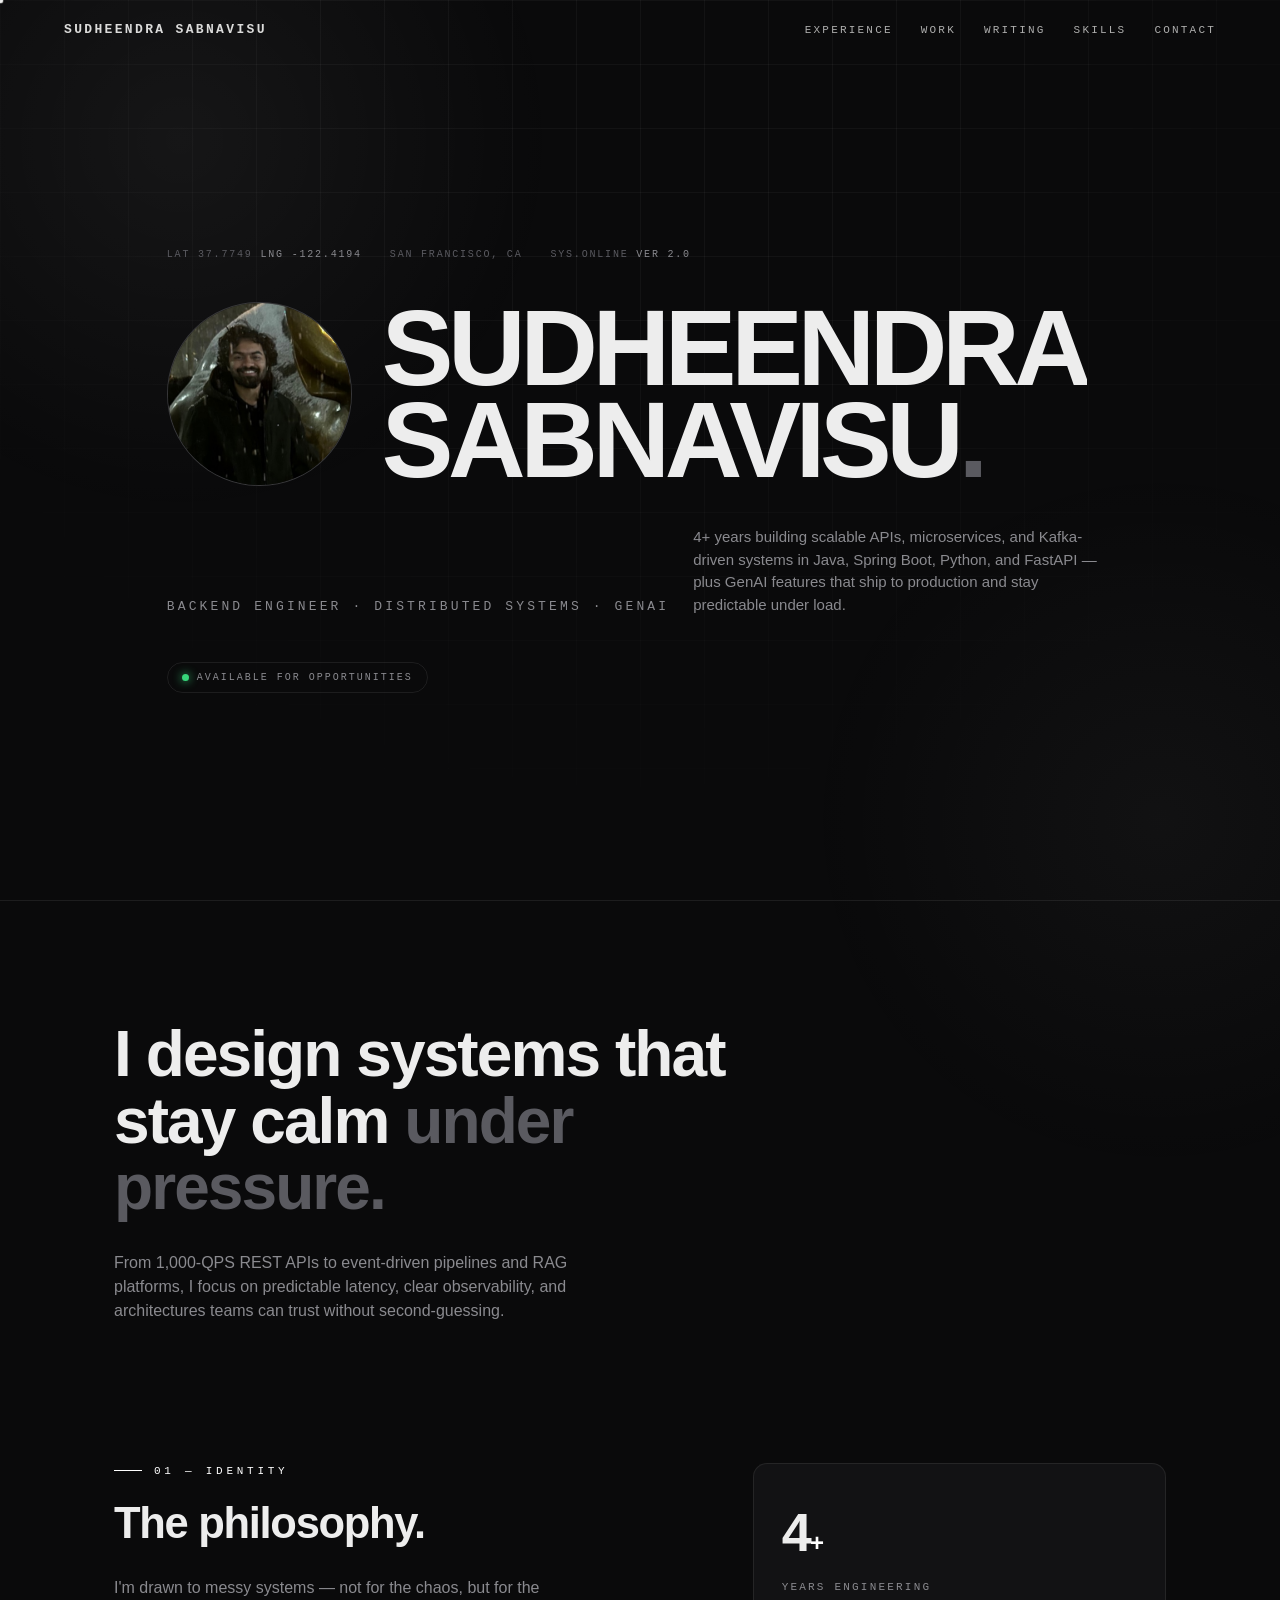
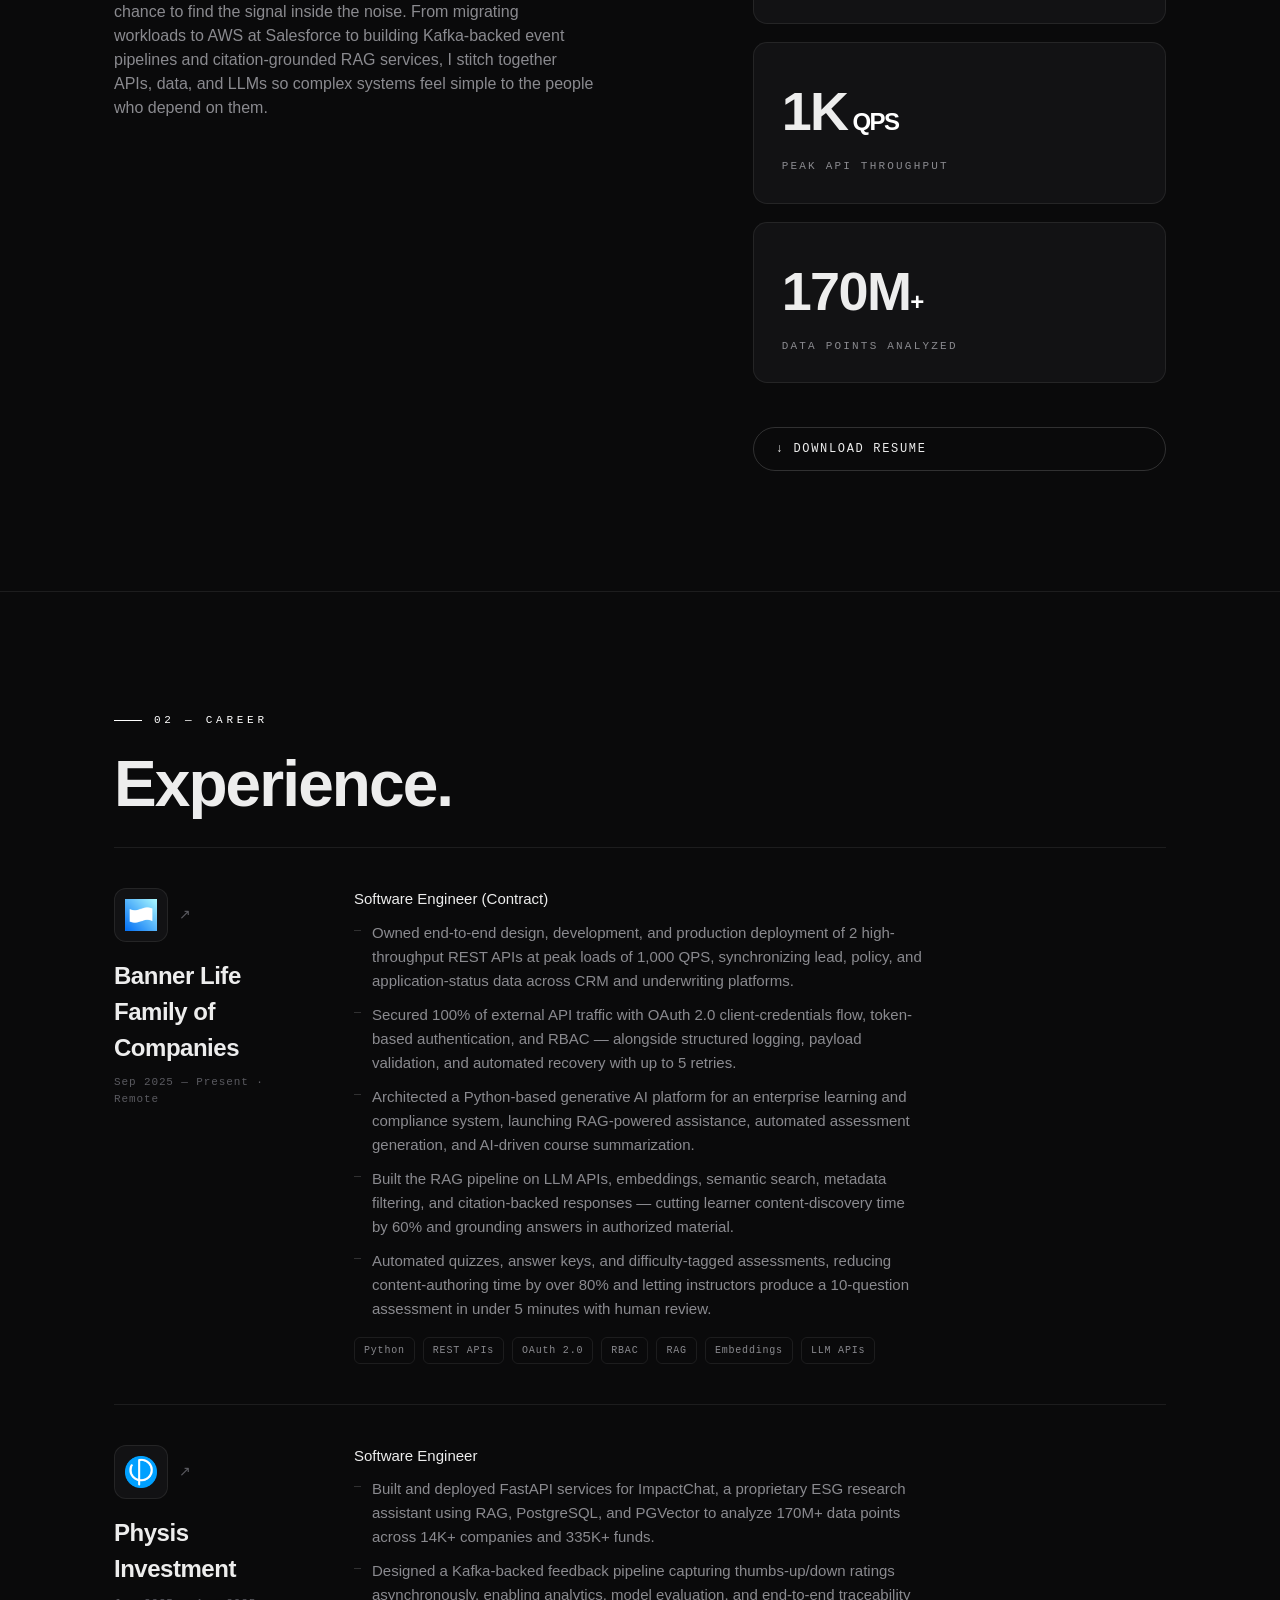
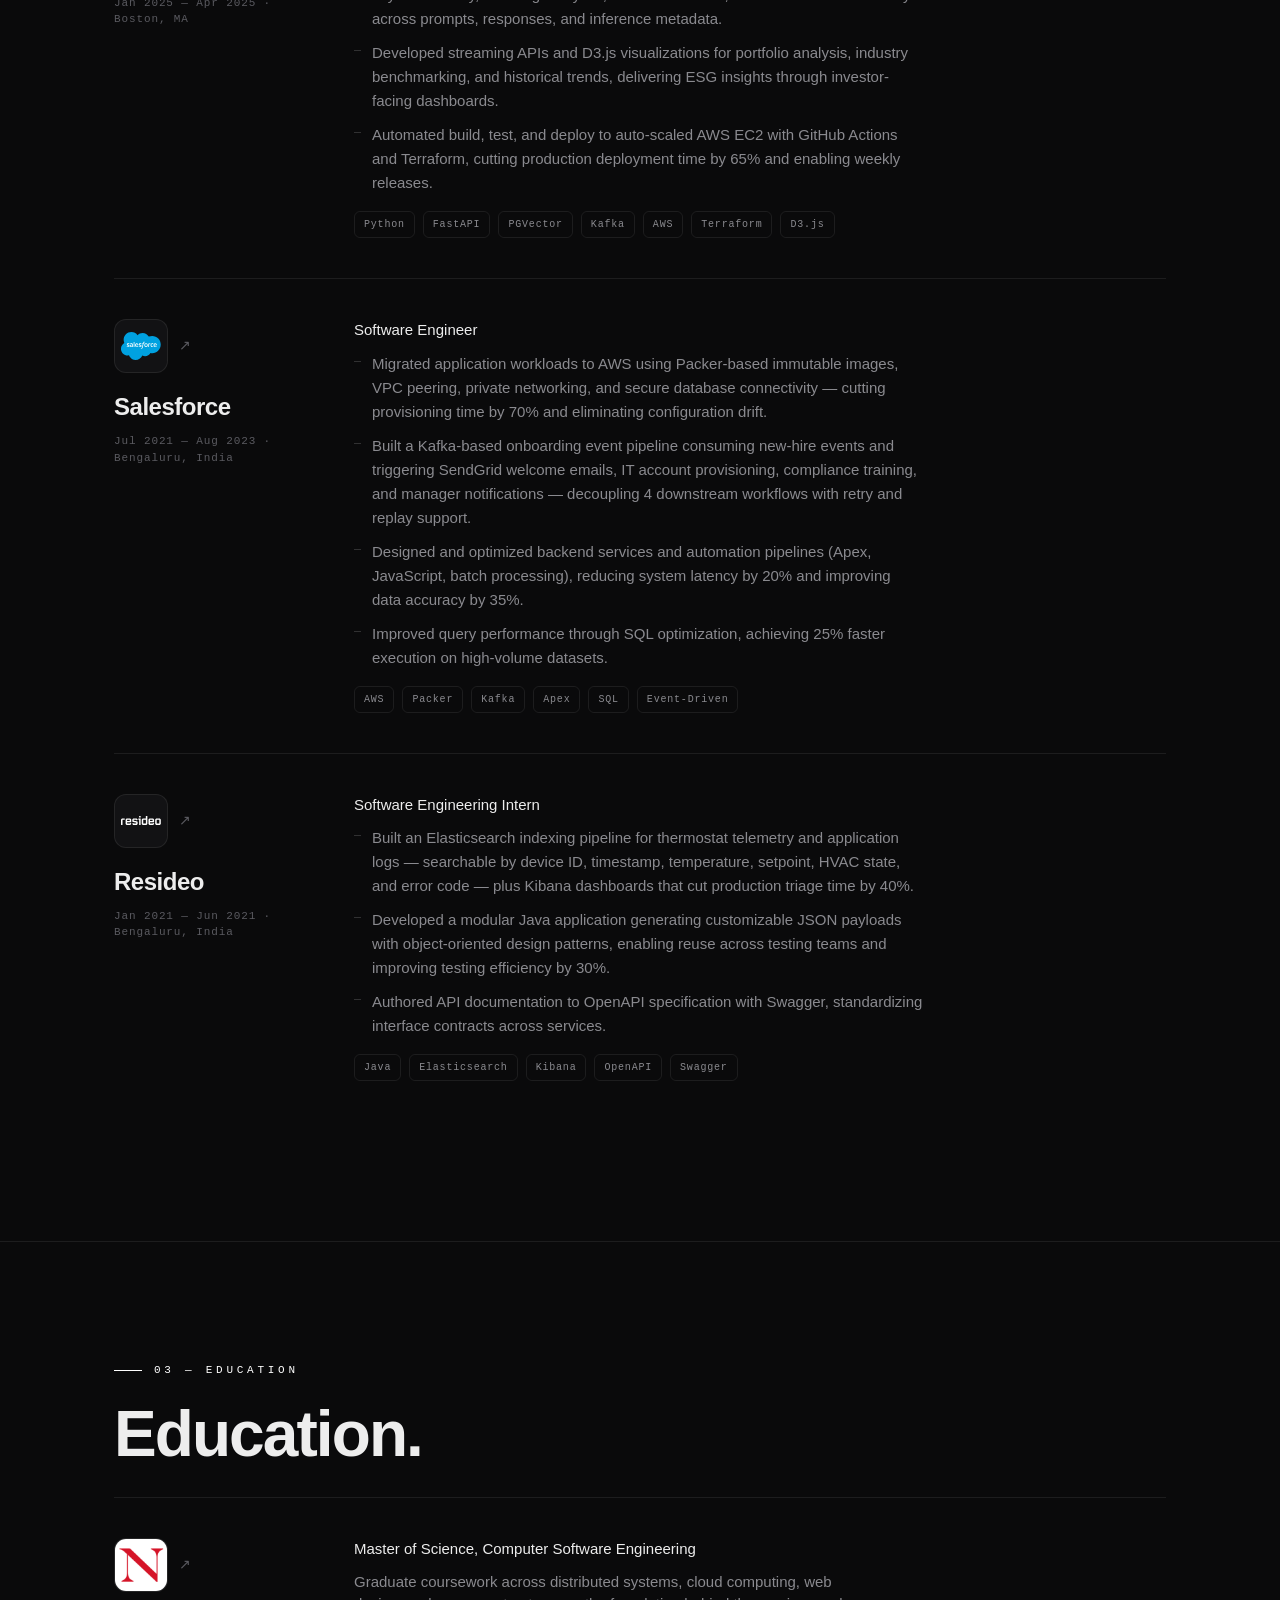
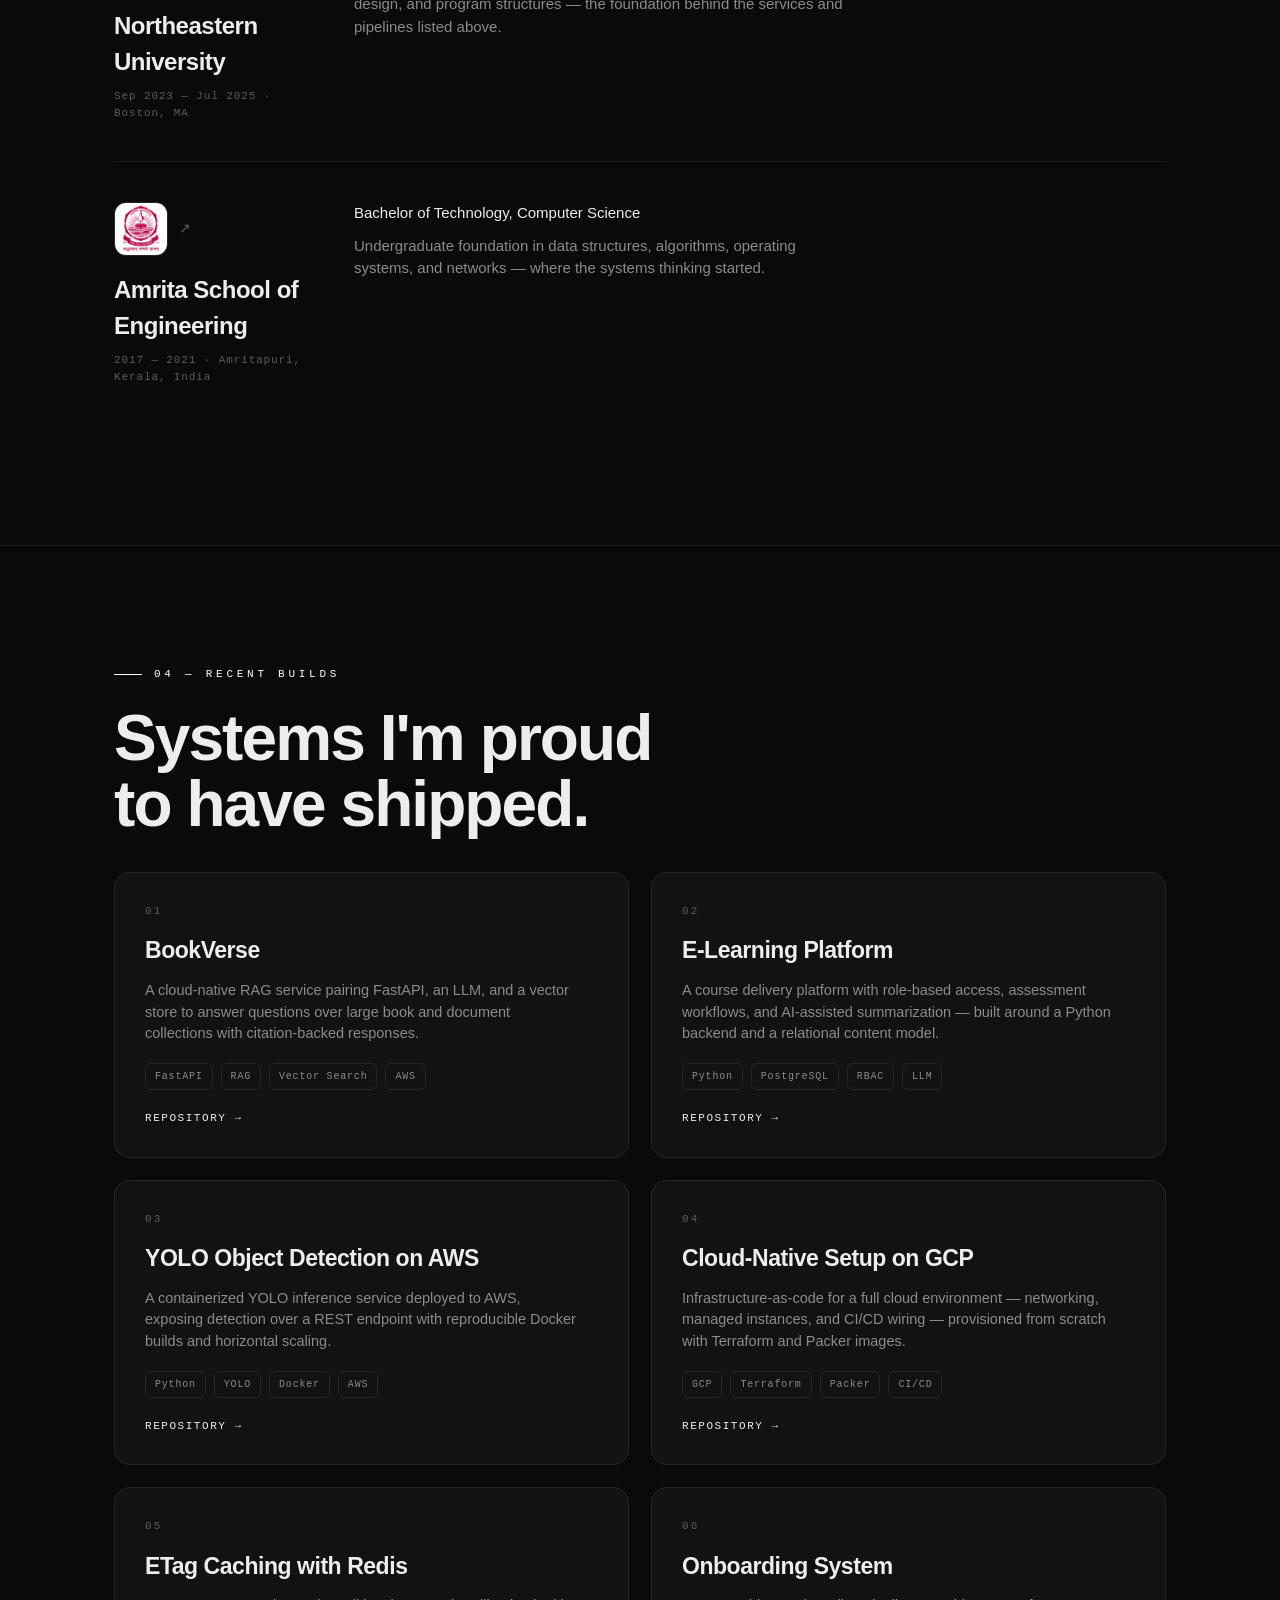
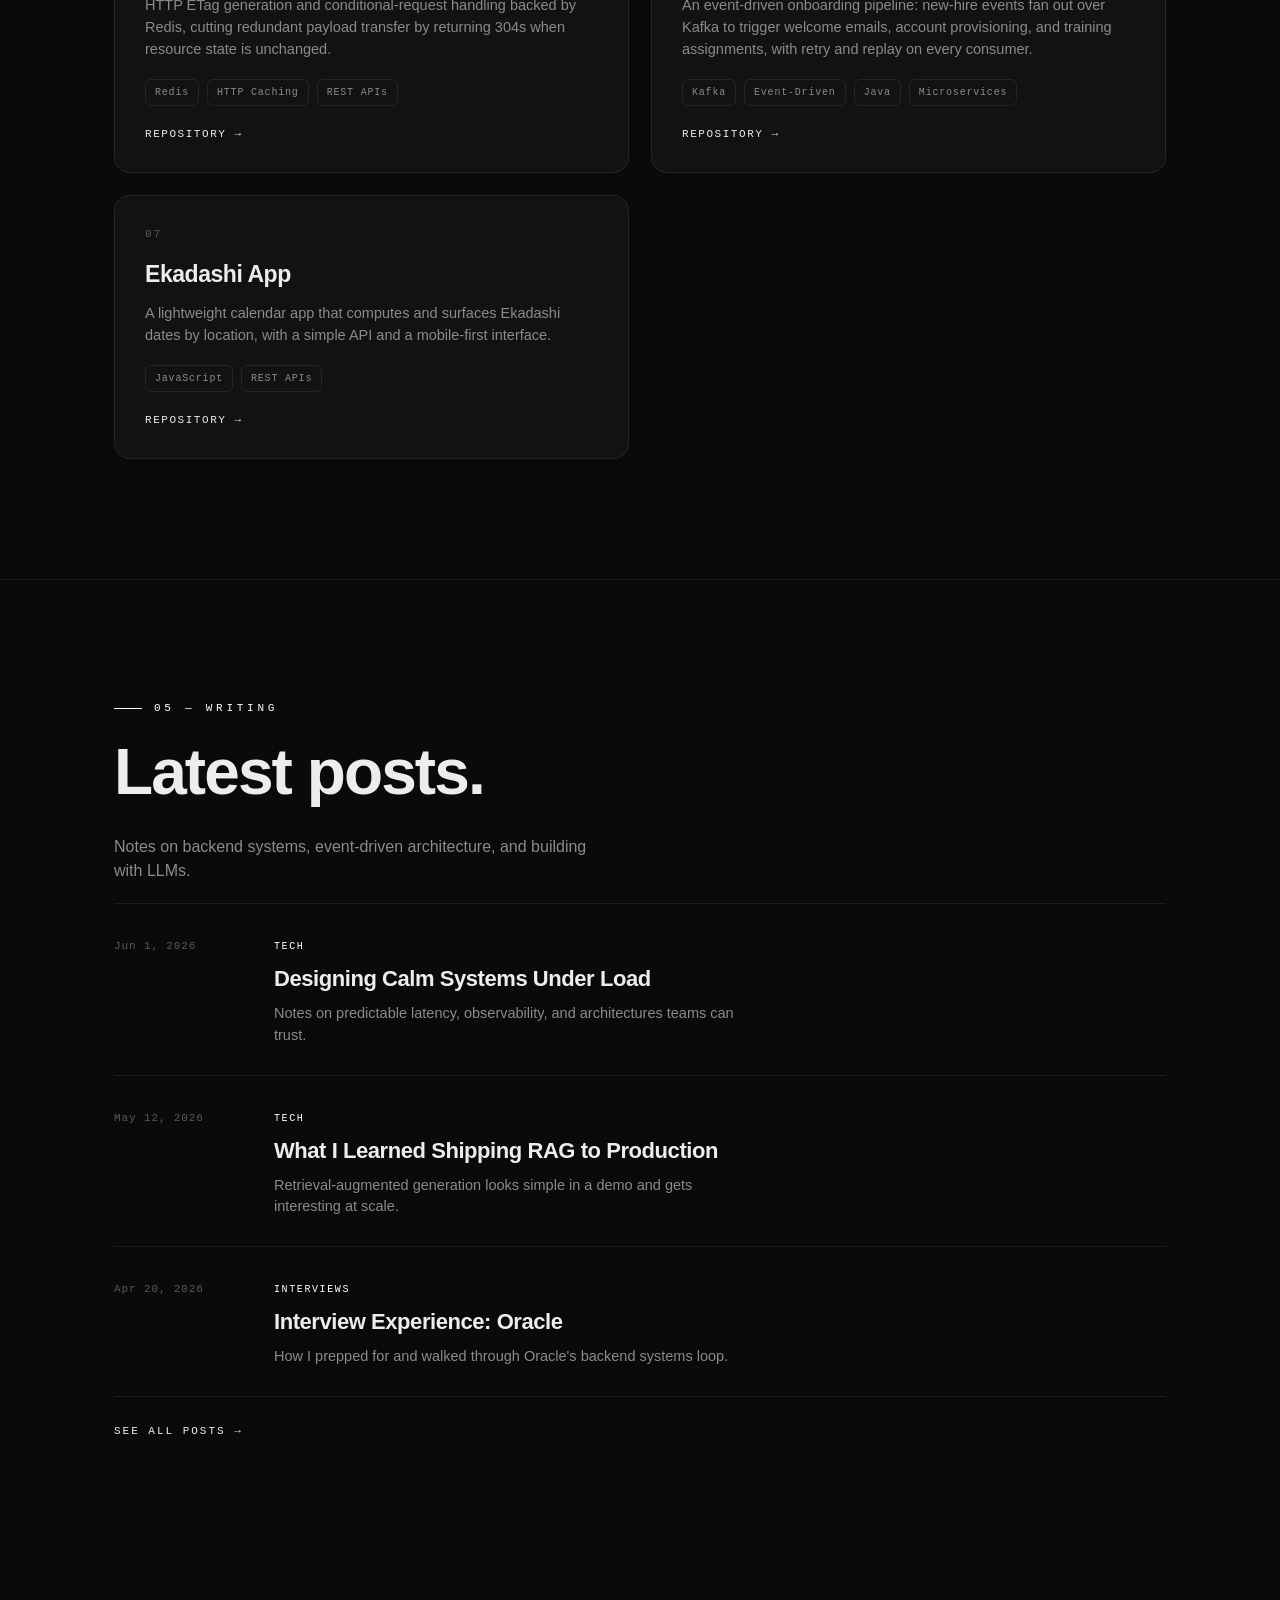
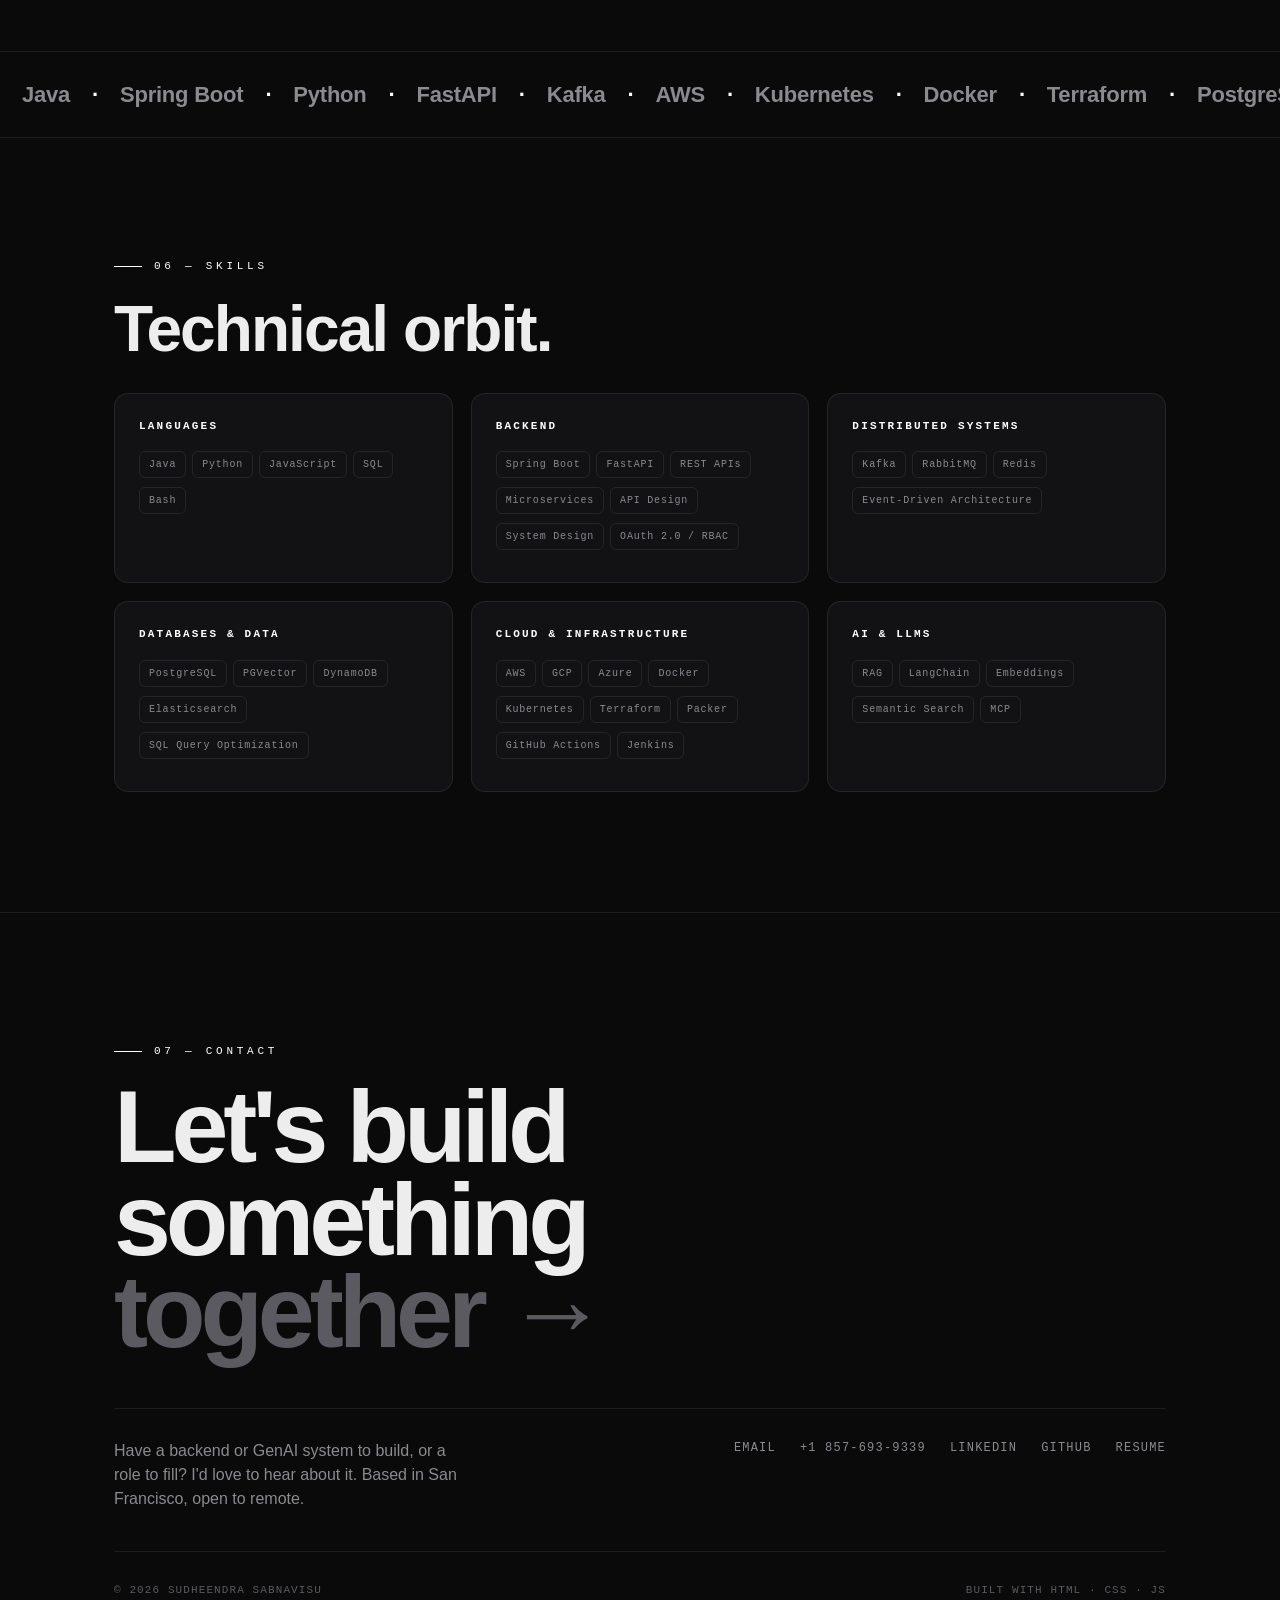
==== commit 201d5e9d: "Fixing Responsiveness" ====
--- a/index.html
+++ b/index.html
@@ -56,7 +56,7 @@
       </div>
       <div class="hero-id">
         <div class="hero-photo">
-          <img src="assets/hero-photo.jpg" alt="Sudheendra Sabnavisu" width="440" height="500" decoding="async" />
+          <img src="assets/hero-photo.jpg" alt="Sudheendra Sabnavisu" width="440" height="500" fetchpriority="high" decoding="async" />
         </div>
         <h1 class="hero-title">
           <span class="ln"><span>SUDHEENDRA</span></span>
@@ -477,20 +477,33 @@
   <script src="posts.js"></script>
   <script>
     // ---- Loader ----
+    // The bar tracks elapsed time against a hard cap rather than inventing random
+    // progress, and it hands the page over the moment the page is actually ready.
+    // MIN keeps the animation readable; MAX is the longest it may ever hold content back.
     (function () {
       var pct = document.getElementById('pct'), bar = document.getElementById('bar'),
-        loader = document.getElementById('loader'), n = 0;
+        loader = document.getElementById('loader'), done = false, loaded = false;
+      var MIN = 350, MAX = 900, start = performance.now();
+
+      function reveal() {
+        if (done) return;
+        done = true; clearInterval(t);
+        pct.textContent = '100'; bar.style.width = '100%';
+        loader.classList.add('done');
+        document.body.classList.remove('loading');
+        document.body.classList.add('ready');
+      }
+
       var t = setInterval(function () {
-        n += Math.random() * 16; if (n >= 100) { n = 100; clearInterval(t); finish(); }
+        var e = performance.now() - start;
+        var n = Math.min(100, e / MAX * 100);
         pct.textContent = Math.floor(n); bar.style.width = n + '%';
-      }, 120);
-      function finish() {
-        setTimeout(function () {
-          loader.classList.add('done');
-          document.body.classList.remove('loading');
-          document.body.classList.add('ready');
-        }, 350);
-      }
+        if ((loaded && e >= MIN) || e >= MAX) reveal();
+      }, 50);
+
+      function onLoad() { loaded = true; }
+      if (document.readyState === 'complete') onLoad();
+      else window.addEventListener('load', onLoad);
     })();
 
     // ---- Latest posts on homepage ----
@@ -527,6 +540,17 @@
     }, { threshold: .12 });
     document.querySelectorAll('.reveal').forEach(function (el) { io.observe(el); });
 
+    // ---- Pause the marquee while it is off-screen ----
+    // It is a ~4600px-wide composited layer animating on an infinite loop; leaving it
+    // running while scrolled past keeps the GPU awake for something nobody can see.
+    (function () {
+      var track = document.querySelector('.marquee-track');
+      if (!track) return;
+      new IntersectionObserver(function (es) {
+        track.classList.toggle('paused', !es[0].isIntersecting);
+      }).observe(track.parentNode);
+    })();
+
     // ---- Cursor ----
     var cur = document.getElementById('cursor');
     window.addEventListener('mousemove', function (e) { cur.style.left = e.clientX + 'px'; cur.style.top = e.clientY + 'px'; });
--- a/styles.css
+++ b/styles.css
@@ -18,7 +18,7 @@
   background:var(--bg);color:var(--text);font-family:var(--sans);
   line-height:1.5;-webkit-font-smoothing:antialiased;overflow-x:hidden;
 }
-body.loading{overflow:hidden;height:100vh}
+body.loading{overflow:hidden;height:100vh;height:100svh}
 a{color:inherit;text-decoration:none}
 ::selection{background:var(--line-strong);color:#fff}
 
@@ -26,7 +26,7 @@
 #loader{
   position:fixed;inset:0;z-index:1000;background:var(--bg);
   display:flex;flex-direction:column;align-items:center;justify-content:center;
-  transition:opacity .8s ease,visibility .8s ease;
+  transition:opacity .45s ease,visibility .45s ease;
 }
 #loader.done{opacity:0;visibility:hidden}
 .loader-num{font-family:var(--mono);font-size:clamp(48px,12vw,140px);font-weight:600;letter-spacing:-.04em}
@@ -38,9 +38,14 @@
 .bg-grid{position:fixed;inset:0;z-index:0;pointer-events:none;
   background-image:linear-gradient(var(--line) 1px,transparent 1px),linear-gradient(90deg,var(--line) 1px,transparent 1px);
   background-size:64px 64px;mask-image:radial-gradient(circle at 50% 0%,#000 30%,transparent 80%);opacity:.5}
-.glow{position:fixed;z-index:0;pointer-events:none;filter:blur(120px);opacity:.03;border-radius:50%}
-.glow.a{width:520px;height:520px;background:var(--accent);top:-120px;left:-80px}
-.glow.b{width:480px;height:480px;background:var(--accent-2);bottom:-160px;right:-120px;opacity:.02}
+/* A radial-gradient gives the same soft falloff without making the compositor
+   allocate and re-blur a large offscreen buffer — at 2-3% opacity the blur
+   was doing no visible work. Sizes are grown to cover the old blur spread. */
+.glow{position:fixed;z-index:0;pointer-events:none;border-radius:50%}
+.glow.a{width:760px;height:760px;top:-240px;left:-200px;
+  background:radial-gradient(circle,rgba(255,255,255,.05),transparent 70%)}
+.glow.b{width:720px;height:720px;bottom:-280px;right:-240px;
+  background:radial-gradient(circle,rgba(237,237,237,.035),transparent 70%)}
 
 /* ---------- Nav ---------- */
 nav{position:fixed;top:0;left:0;right:0;z-index:100;
@@ -68,6 +73,11 @@
   .nav-links{display:none}
   .hamburger{display:flex}
 }
+/* The difference blend is what keeps nav legible over light content on desktop.
+   On touch devices it only ever sits over the dark background, so it buys nothing
+   and costs a full re-composite every scroll frame. (hover:none) catches iPad at
+   any width, which a max-width query alone would miss in portrait/landscape. */
+@media(max-width:760px),(hover:none){nav{mix-blend-mode:normal}}
 
 /* ---------- Layout ---------- */
 .wrap{position:relative;z-index:2;max-width:1180px;margin:0 auto;padding:0 clamp(20px,5vw,64px)}
@@ -80,7 +90,7 @@
 .reveal.in{opacity:1;transform:none}
 
 /* ---------- Hero ---------- */
-#hero{min-height:100vh;display:flex;flex-direction:column;justify-content:center;padding-top:120px;padding-bottom:80px}
+#hero{min-height:100vh;min-height:100svh;display:flex;flex-direction:column;justify-content:center;padding-top:120px;padding-bottom:80px}
 @media(max-width:680px){#hero{padding-top:90px;padding-bottom:50px}}
 .hero-meta{display:flex;gap:28px;flex-wrap:wrap;font-family:var(--mono);font-size:10px;letter-spacing:.18em;color:var(--faint);margin-bottom:40px}
 .hero-meta b{color:var(--muted);font-weight:500}
@@ -180,6 +190,8 @@
 .marquee-track span{margin:0 22px;color:var(--muted)}
 .marquee-track i{color:var(--accent);font-style:normal}
 @keyframes scroll{to{transform:translateX(-50%)}}
+@media(prefers-reduced-motion:reduce){.marquee-track{animation:none}}
+.marquee-track.paused{animation-play-state:paused}
 
 /* ---------- Skills ---------- */
 .skill-grid{display:grid;grid-template-columns:repeat(3,1fr);gap:18px;margin-top:10px}
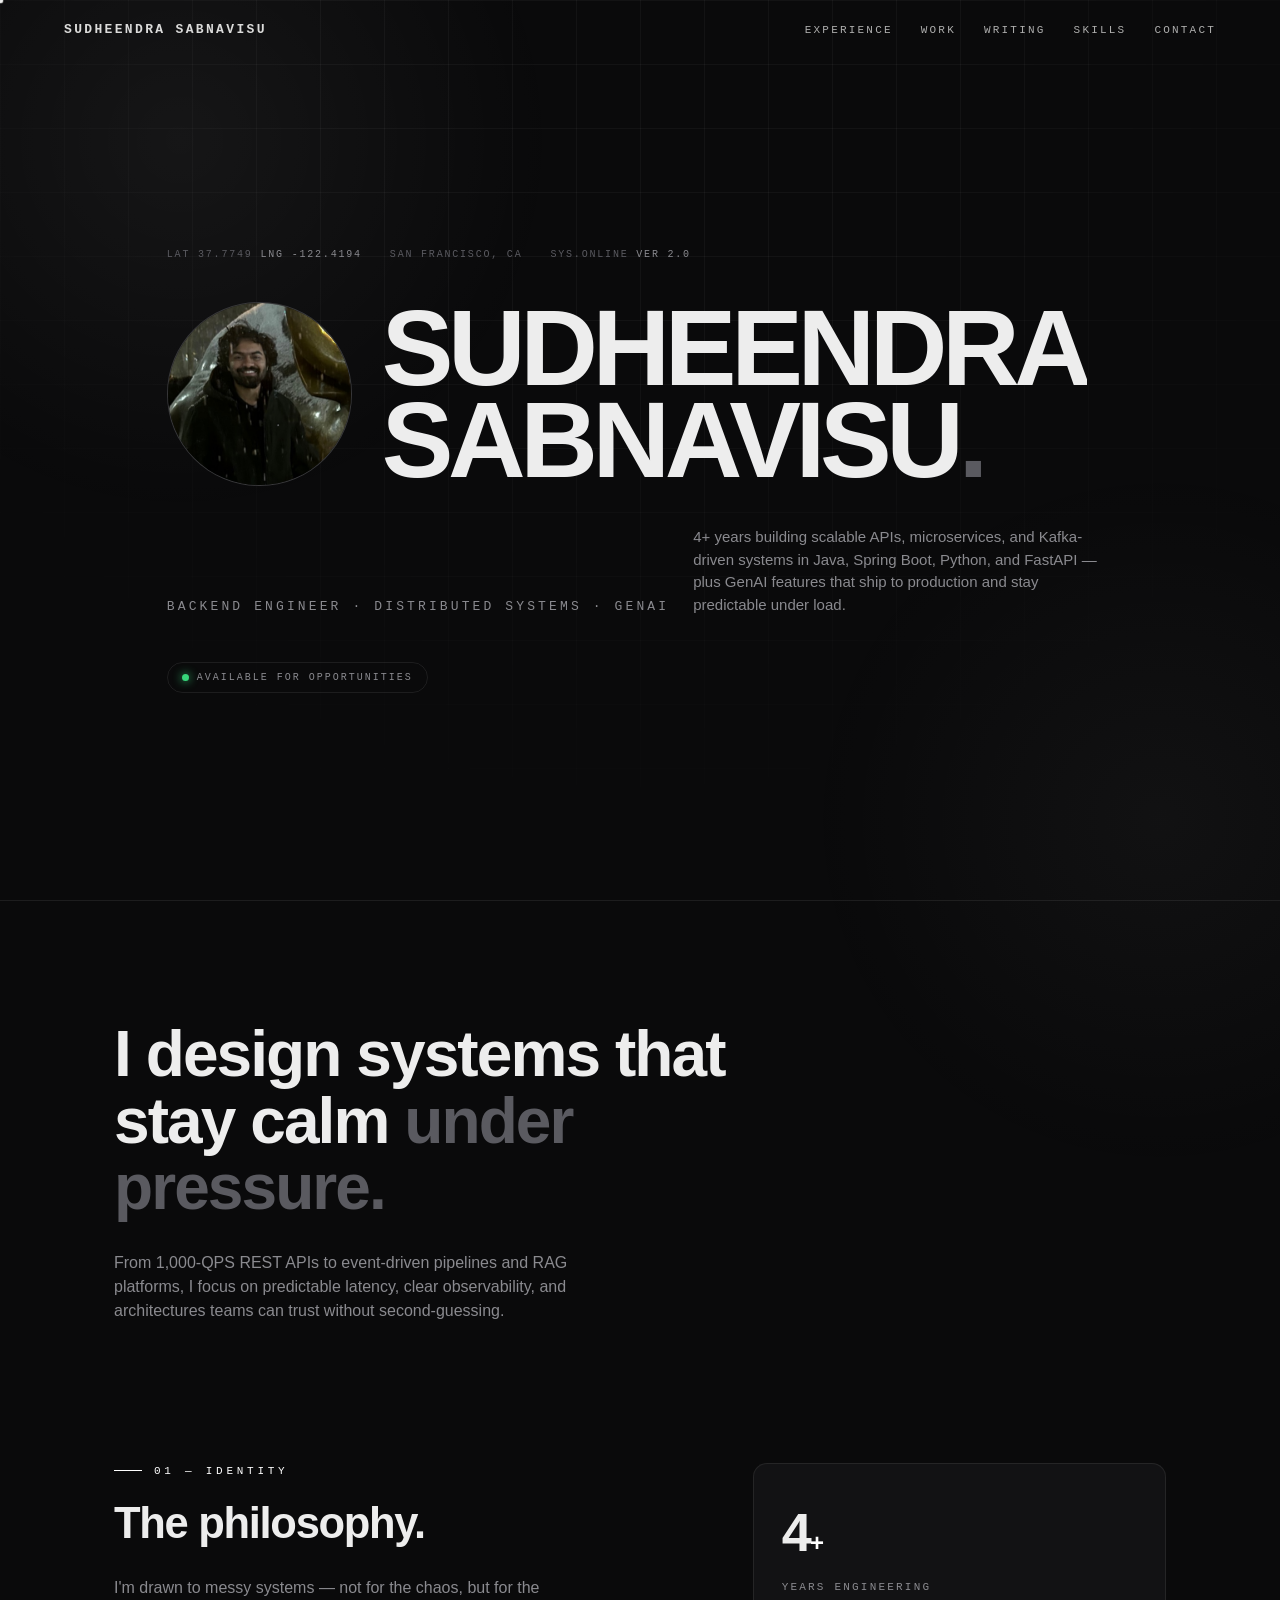
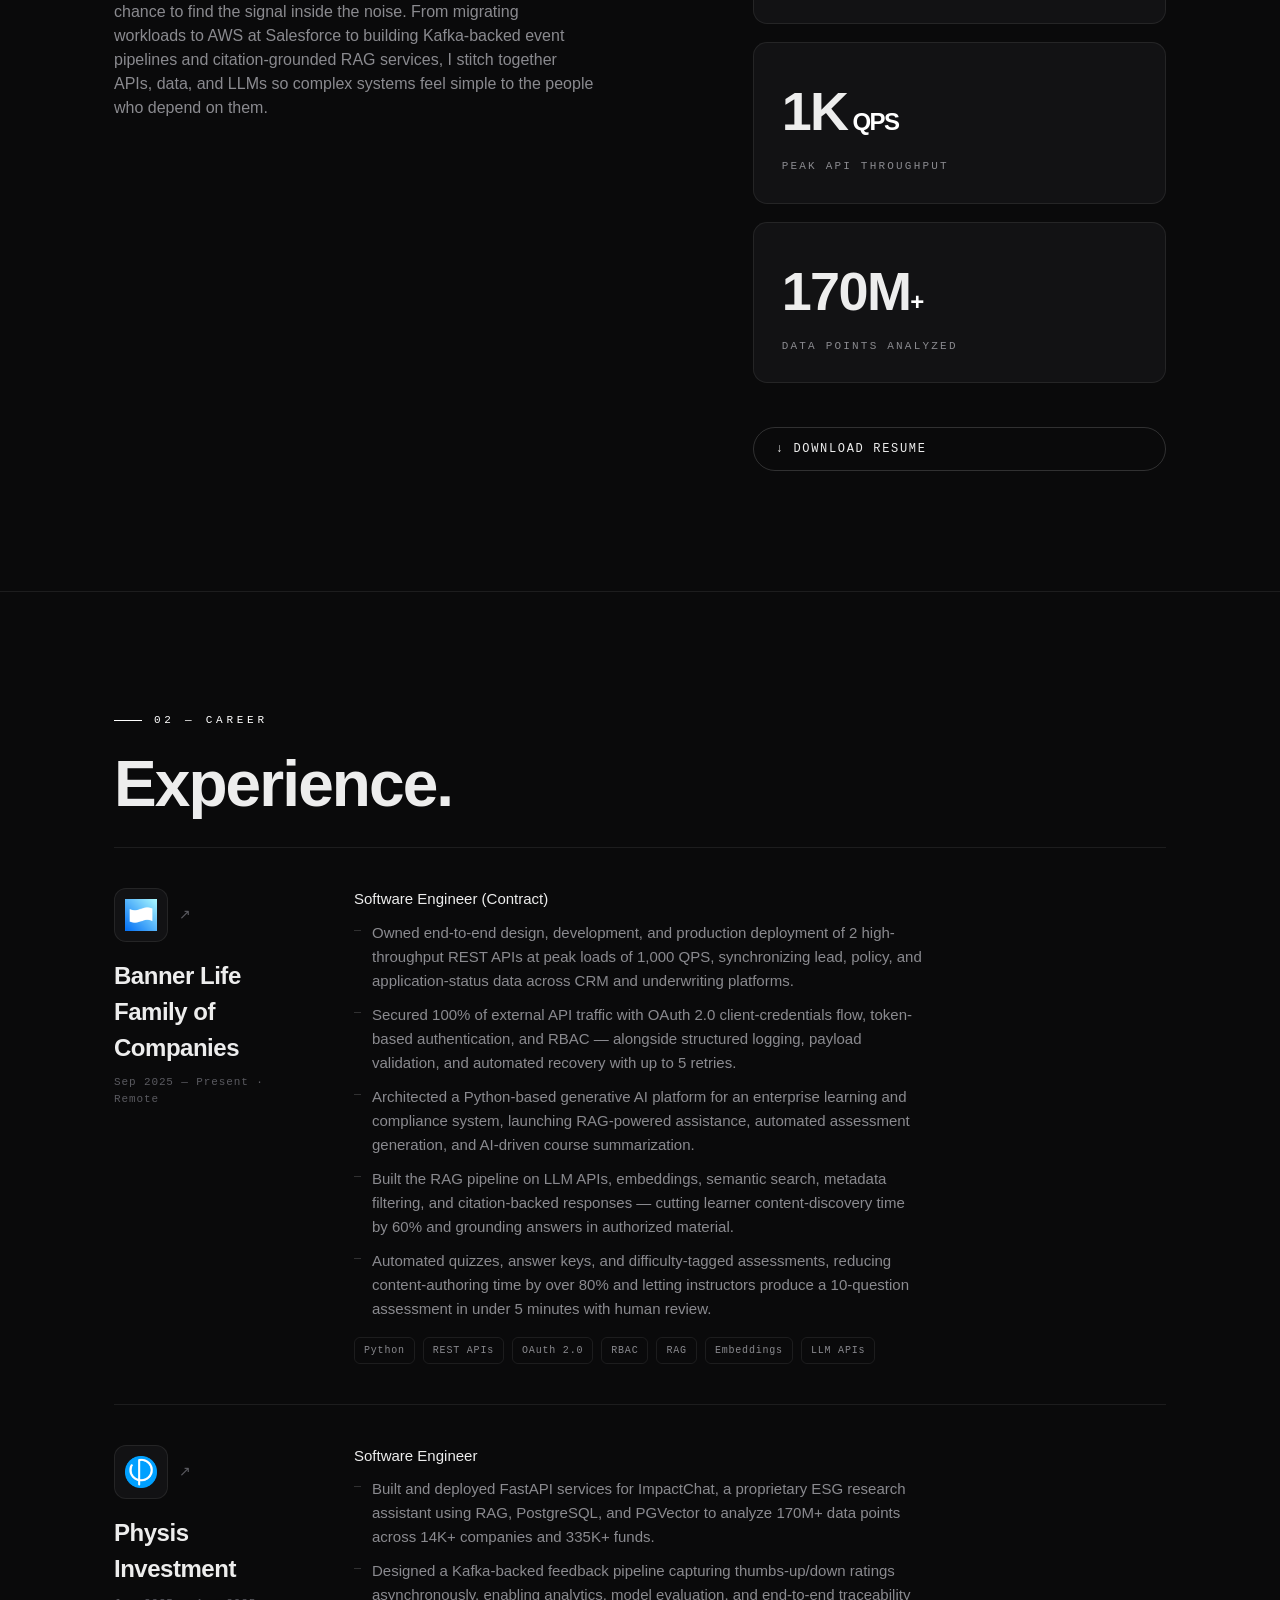
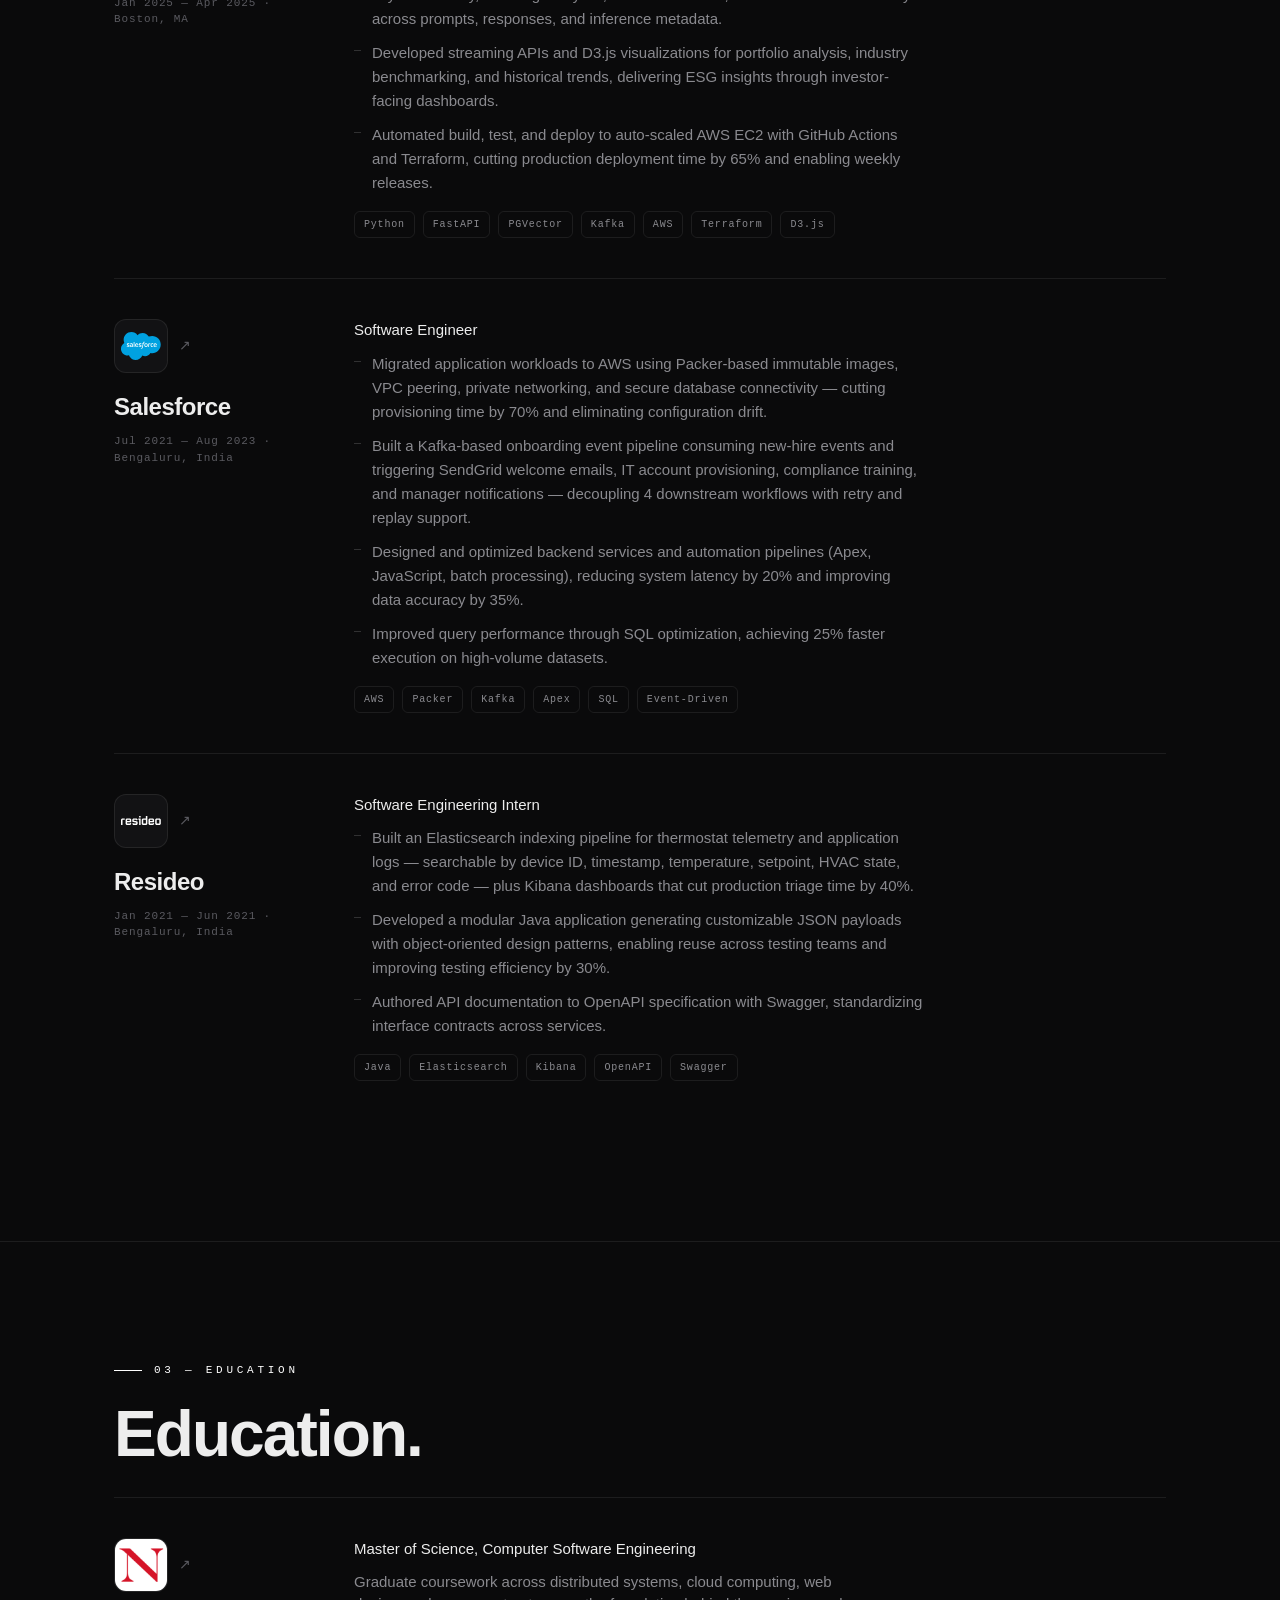
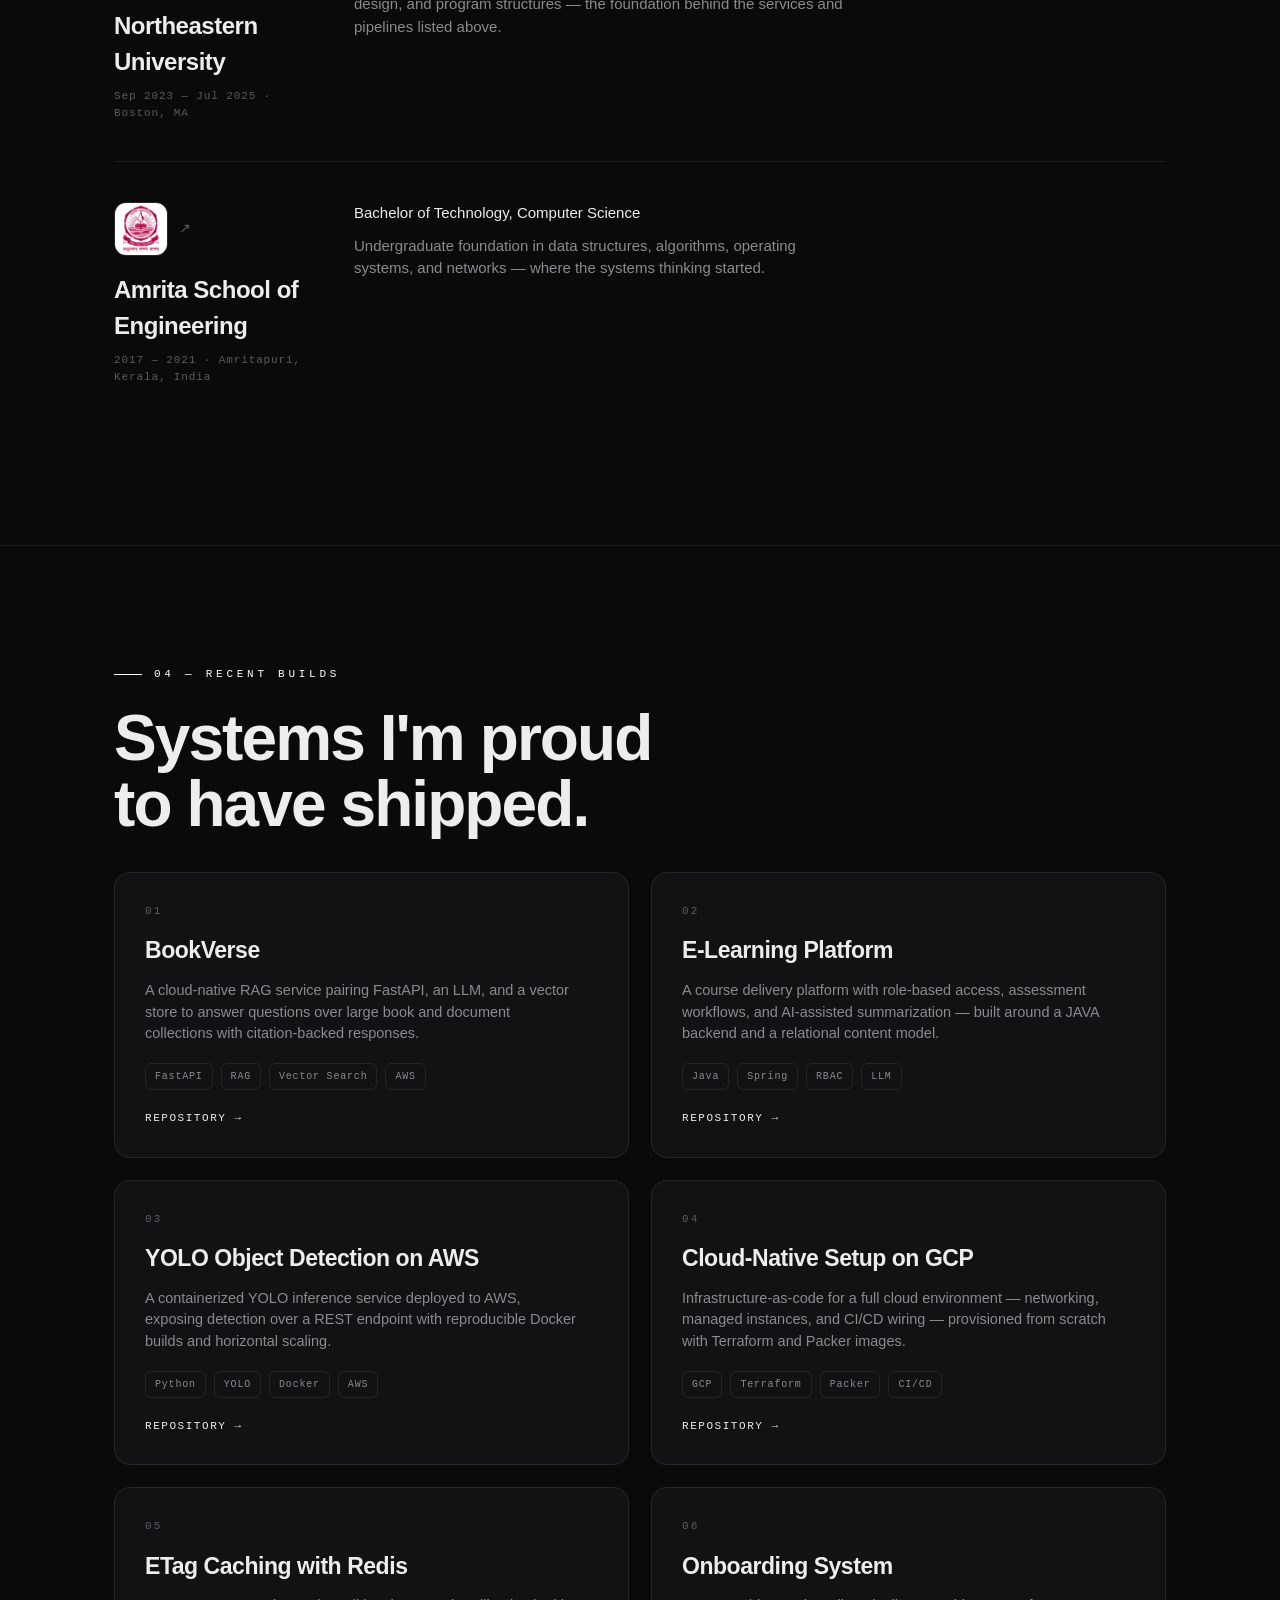
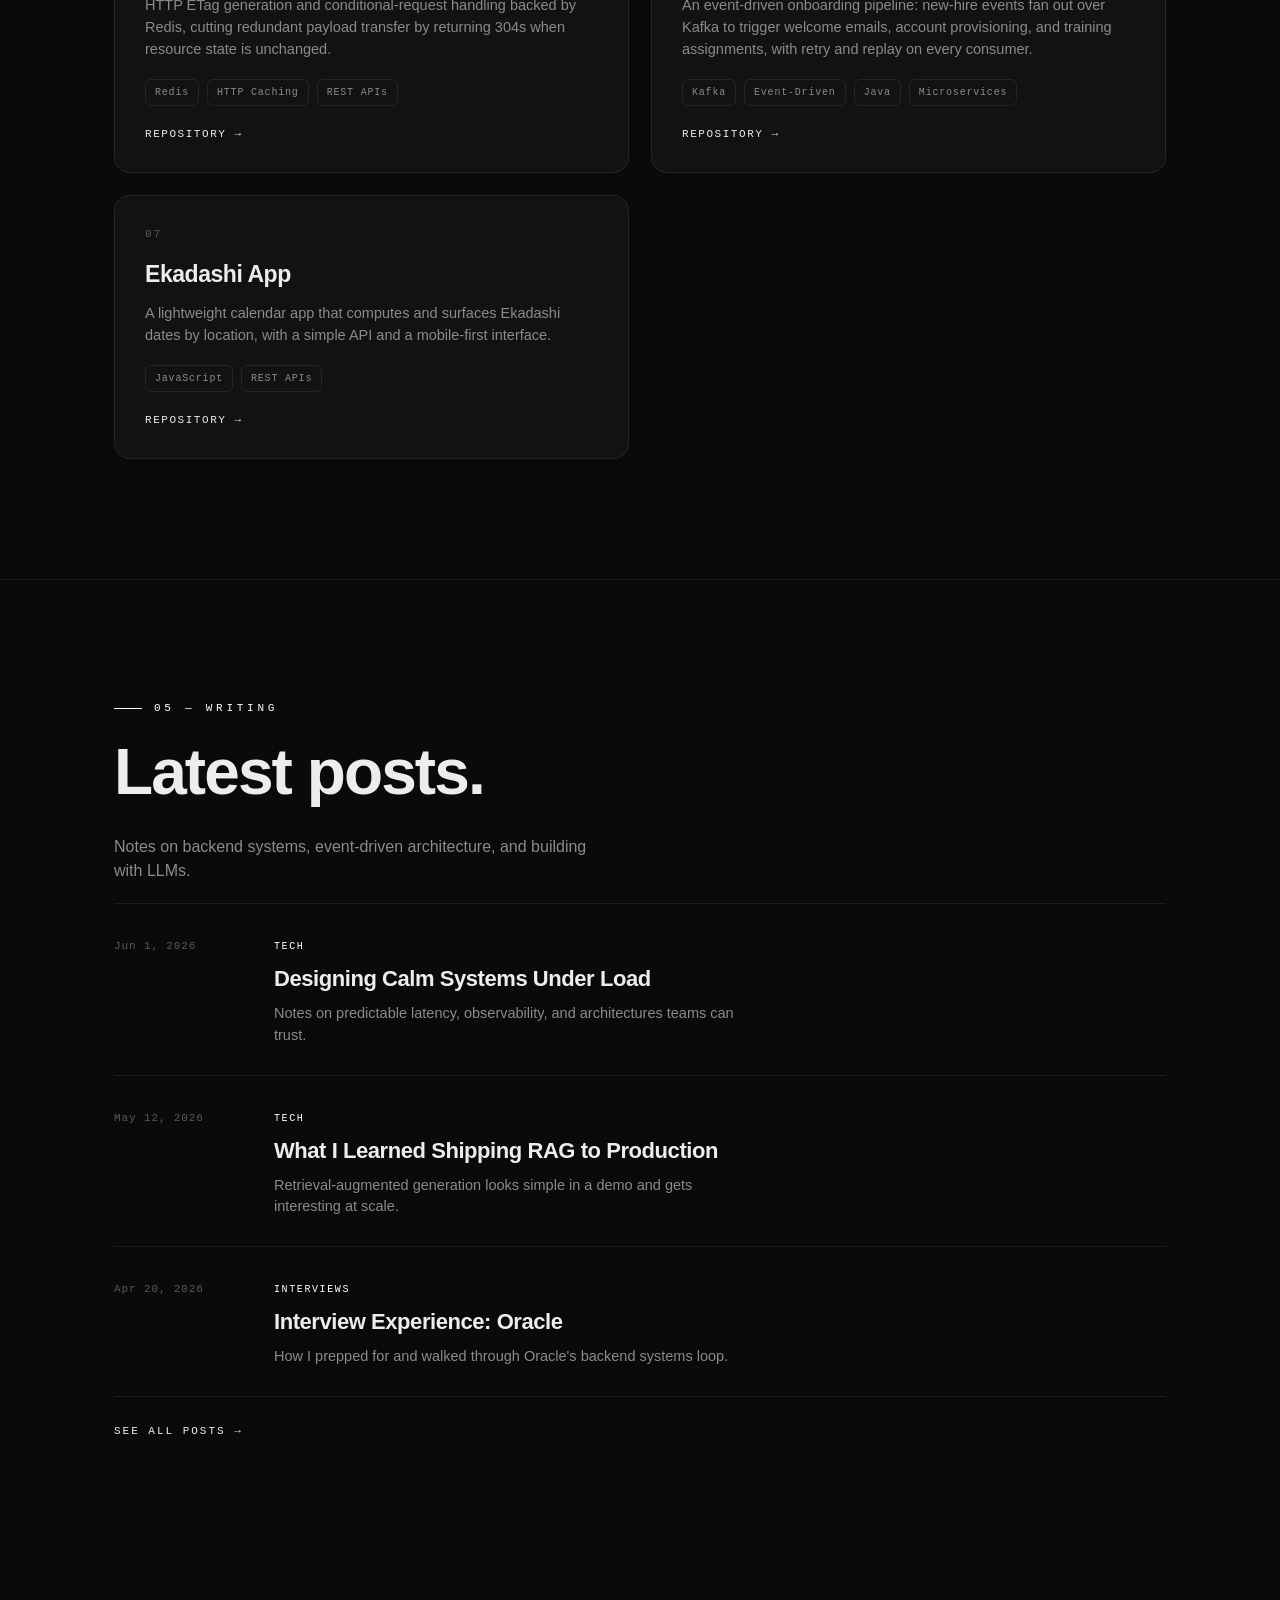
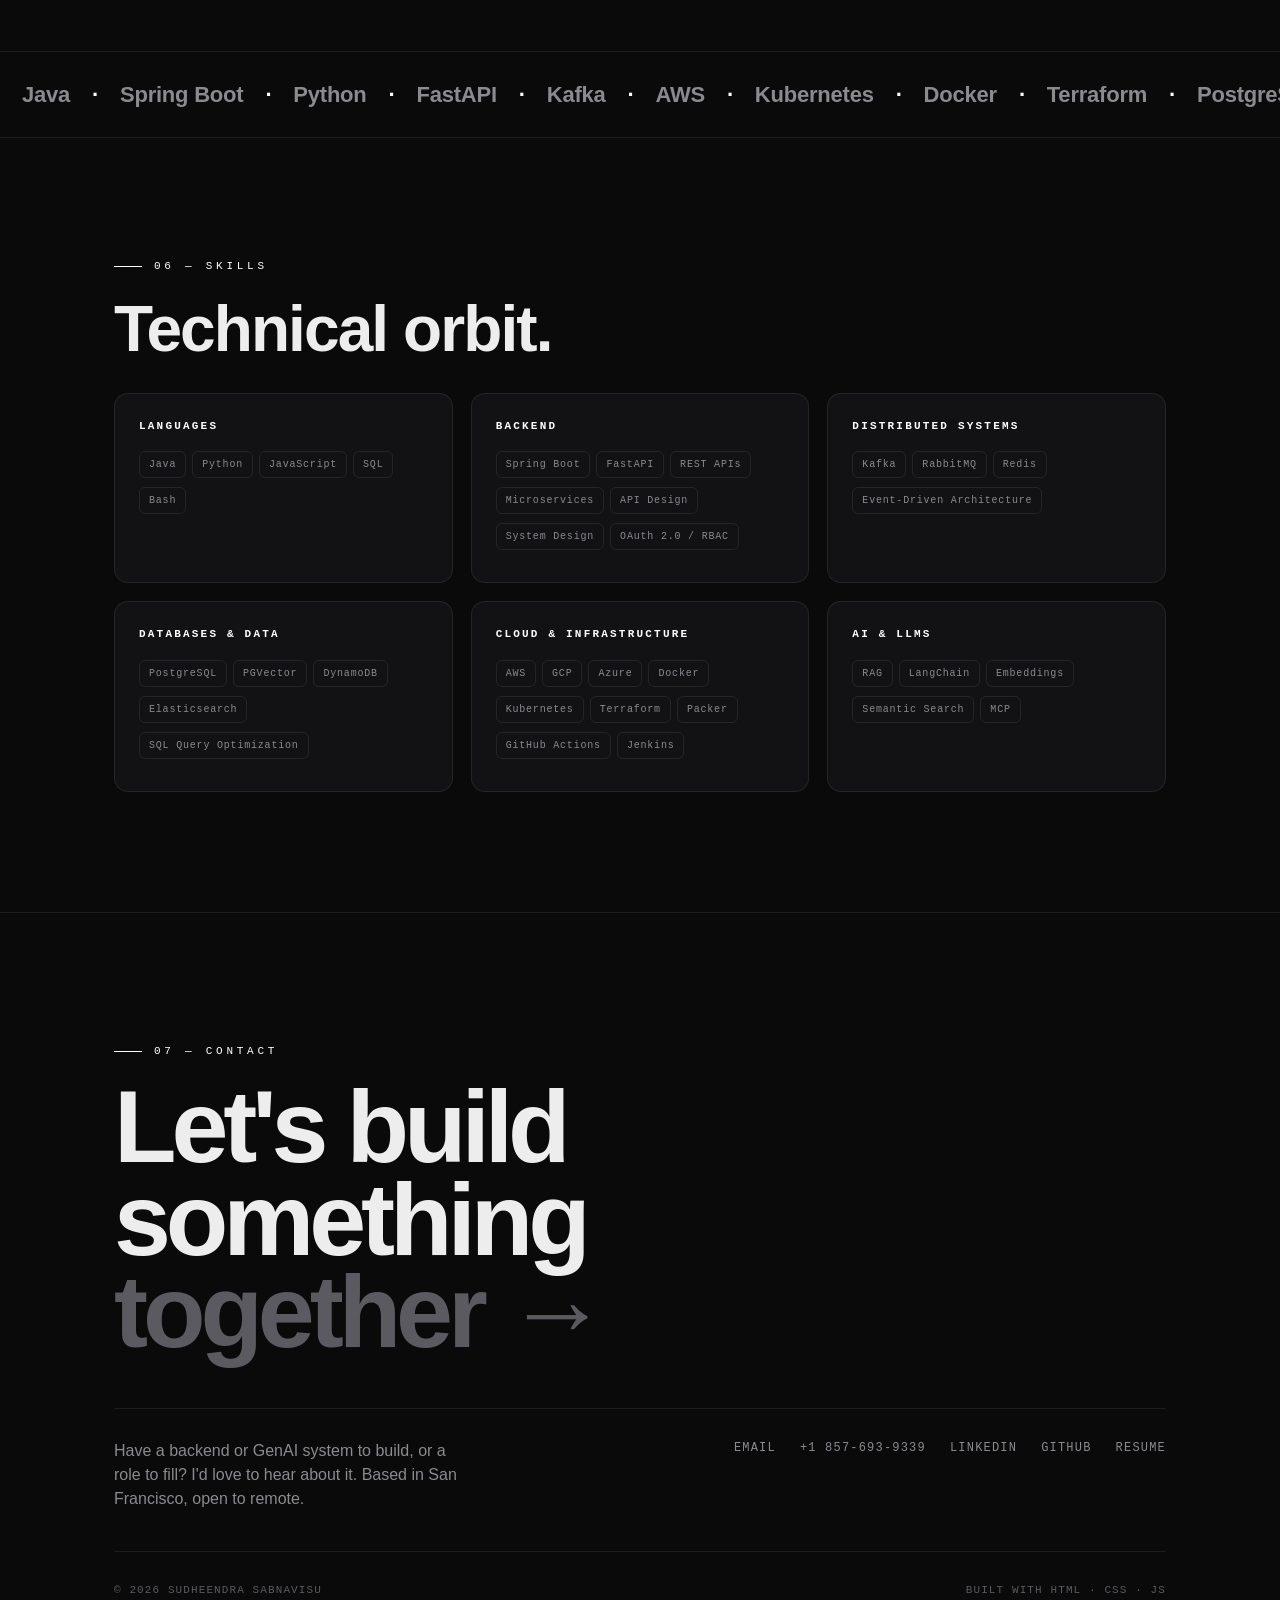
==== commit 29689b5b: "Updated Links" ====
--- a/index.html
+++ b/index.html
@@ -56,7 +56,8 @@
       </div>
       <div class="hero-id">
         <div class="hero-photo">
-          <img src="assets/hero-photo.jpg" alt="Sudheendra Sabnavisu" width="440" height="500" fetchpriority="high" decoding="async" />
+          <img src="assets/hero-photo.jpg" alt="Sudheendra Sabnavisu" width="440" height="500" fetchpriority="high"
+            decoding="async" />
         </div>
         <h1 class="hero-title">
           <span class="ln"><span>SUDHEENDRA</span></span>
@@ -141,7 +142,8 @@
               and RBAC — alongside structured logging, payload validation, and automated recovery with up to 5 retries.
             </li>
             <li>Architected a Python-based generative AI platform for an enterprise learning and compliance system,
-              launching RAG-powered assistance, automated assessment generation, and AI-driven course summarization.</li>
+              launching RAG-powered assistance, automated assessment generation, and AI-driven course summarization.
+            </li>
             <li>Built the RAG pipeline on LLM APIs, embeddings, semantic search, metadata filtering, and citation-backed
               responses — cutting learner content-discovery time by 60% and grounding answers in authorized material.
             </li>
@@ -150,8 +152,8 @@
             </li>
           </ul>
           <div class="tags"><span class="tag">Python</span><span class="tag">REST APIs</span><span class="tag">OAuth
-              2.0</span><span class="tag">RBAC</span><span class="tag">RAG</span><span class="tag">Embeddings</span><span
-              class="tag">LLM APIs</span></div>
+              2.0</span><span class="tag">RBAC</span><span class="tag">RAG</span><span
+              class="tag">Embeddings</span><span class="tag">LLM APIs</span></div>
         </div>
       </div>
 
@@ -175,7 +177,8 @@
             <li>Built and deployed FastAPI services for ImpactChat, a proprietary ESG research assistant using RAG,
               PostgreSQL, and PGVector to analyze 170M+ data points across 14K+ companies and 335K+ funds.</li>
             <li>Designed a Kafka-backed feedback pipeline capturing thumbs-up/down ratings asynchronously, enabling
-              analytics, model evaluation, and end-to-end traceability across prompts, responses, and inference metadata.
+              analytics, model evaluation, and end-to-end traceability across prompts, responses, and inference
+              metadata.
             </li>
             <li>Developed streaming APIs and D3.js visualizations for portfolio analysis, industry benchmarking, and
               historical trends, delivering ESG insights through investor-facing dashboards.</li>
@@ -215,8 +218,9 @@
             <li>Improved query performance through SQL optimization, achieving 25% faster execution on high-volume
               datasets.</li>
           </ul>
-          <div class="tags"><span class="tag">AWS</span><span class="tag">Packer</span><span class="tag">Kafka</span><span
-              class="tag">Apex</span><span class="tag">SQL</span><span class="tag">Event-Driven</span></div>
+          <div class="tags"><span class="tag">AWS</span><span class="tag">Packer</span><span
+              class="tag">Kafka</span><span class="tag">Apex</span><span class="tag">SQL</span><span
+              class="tag">Event-Driven</span></div>
         </div>
       </div>
 
@@ -314,18 +318,20 @@
           <div class="tags"><span class="tag">FastAPI</span><span class="tag">RAG</span><span class="tag">Vector
               Search</span><span class="tag">AWS</span></div>
           <div class="proj-links">
-            <a class="proj-link" href="https://github.com/sudheendra21" target="_blank" rel="noopener">REPOSITORY →</a>
+            <a class="proj-link" href="https://github.com/sudheendra21/Bookverse" target="_blank"
+              rel="noopener">REPOSITORY →</a>
           </div>
         </article>
         <article class="proj reveal">
           <div class="proj-no">02</div>
           <h3>E-Learning Platform</h3>
           <p>A course delivery platform with role-based access, assessment workflows, and AI-assisted summarization —
-            built around a Python backend and a relational content model.</p>
-          <div class="tags"><span class="tag">Python</span><span class="tag">PostgreSQL</span><span class="tag">RBAC</span><span
-              class="tag">LLM</span></div>
+            built around a JAVA backend and a relational content model.</p>
+          <div class="tags"><span class="tag">Java</span><span class="tag">Spring</span><span
+              class="tag">RBAC</span><span class="tag">LLM</span></div>
           <div class="proj-links">
-            <a class="proj-link" href="https://github.com/sudheendra21" target="_blank" rel="noopener">REPOSITORY →</a>
+            <a class="proj-link" href="https://github.com/sudheendra21/Enterprise-Software-Design" target="_blank"
+              rel="noopener">REPOSITORY →</a>
           </div>
         </article>
         <article class="proj reveal">
@@ -333,10 +339,11 @@
           <h3>YOLO Object Detection on AWS</h3>
           <p>A containerized YOLO inference service deployed to AWS, exposing detection over a REST endpoint with
             reproducible Docker builds and horizontal scaling.</p>
-          <div class="tags"><span class="tag">Python</span><span class="tag">YOLO</span><span class="tag">Docker</span><span
-              class="tag">AWS</span></div>
+          <div class="tags"><span class="tag">Python</span><span class="tag">YOLO</span><span
+              class="tag">Docker</span><span class="tag">AWS</span></div>
           <div class="proj-links">
-            <a class="proj-link" href="https://github.com/sudheendra21" target="_blank" rel="noopener">REPOSITORY →</a>
+            <a class="proj-link" href="https://github.com/sudheendra21/MLOps" target="_blank" rel="noopener">REPOSITORY
+              →</a>
           </div>
         </article>
         <article class="proj reveal">
@@ -347,7 +354,8 @@
           <div class="tags"><span class="tag">GCP</span><span class="tag">Terraform</span><span
               class="tag">Packer</span><span class="tag">CI/CD</span></div>
           <div class="proj-links">
-            <a class="proj-link" href="https://github.com/sudheendra21" target="_blank" rel="noopener">REPOSITORY →</a>
+            <a class="proj-link" href="https://github.com/sudheendra21/webapp" target="_blank" rel="noopener">REPOSITORY
+              →</a>
           </div>
         </article>
         <article class="proj reveal">
@@ -358,7 +366,8 @@
           <div class="tags"><span class="tag">Redis</span><span class="tag">HTTP Caching</span><span class="tag">REST
               APIs</span></div>
           <div class="proj-links">
-            <a class="proj-link" href="https://github.com/sudheendra21" target="_blank" rel="noopener">REPOSITORY →</a>
+            <a class="proj-link" href="https://github.com/sudheendra21/BigData" target="_blank"
+              rel="noopener">REPOSITORY →</a>
           </div>
         </article>
         <article class="proj reveal">
@@ -369,7 +378,8 @@
           <div class="tags"><span class="tag">Kafka</span><span class="tag">Event-Driven</span><span
               class="tag">Java</span><span class="tag">Microservices</span></div>
           <div class="proj-links">
-            <a class="proj-link" href="https://github.com/sudheendra21" target="_blank" rel="noopener">REPOSITORY →</a>
+            <a class="proj-link" href="https://github.com/sudheendra21/NotificationSystem" target="_blank"
+              rel="noopener">REPOSITORY →</a>
           </div>
         </article>
         <article class="proj reveal">
@@ -379,7 +389,8 @@
             mobile-first interface.</p>
           <div class="tags"><span class="tag">JavaScript</span><span class="tag">REST APIs</span></div>
           <div class="proj-links">
-            <a class="proj-link" href="https://github.com/sudheendra21" target="_blank" rel="noopener">REPOSITORY →</a>
+            <a class="proj-link" href="https://github.com/sudheendra21/EkadashiApp" target="_blank"
+              rel="noopener">REPOSITORY →</a>
           </div>
         </article>
       </div>
@@ -401,9 +412,11 @@
   <!-- MARQUEE -->
   <div class="marquee">
     <div class="marquee-track">
-      <span>Java</span><i>·</i><span>Spring Boot</span><i>·</i><span>Python</span><i>·</i><span>FastAPI</span><i>·</i><span>Kafka</span><i>·</i><span>AWS</span><i>·</i><span>Kubernetes</span><i>·</i><span>Docker</span><i>·</i><span>Terraform</span><i>·</i><span>PostgreSQL</span><i>·</i><span>PGVector</span><i>·</i><span>Redis</span><i>·</i><span>Elasticsearch</span><i>·</i><span>RAG</span><i>·</i><span>LangChain</span><i>·</i><span>Microservices</span><i>·</i><span>REST
+      <span>Java</span><i>·</i><span>Spring
+        Boot</span><i>·</i><span>Python</span><i>·</i><span>FastAPI</span><i>·</i><span>Kafka</span><i>·</i><span>AWS</span><i>·</i><span>Kubernetes</span><i>·</i><span>Docker</span><i>·</i><span>Terraform</span><i>·</i><span>PostgreSQL</span><i>·</i><span>PGVector</span><i>·</i><span>Redis</span><i>·</i><span>Elasticsearch</span><i>·</i><span>RAG</span><i>·</i><span>LangChain</span><i>·</i><span>Microservices</span><i>·</i><span>REST
         APIs</span><i>·</i>
-      <span>Java</span><i>·</i><span>Spring Boot</span><i>·</i><span>Python</span><i>·</i><span>FastAPI</span><i>·</i><span>Kafka</span><i>·</i><span>AWS</span><i>·</i><span>Kubernetes</span><i>·</i><span>Docker</span><i>·</i><span>Terraform</span><i>·</i><span>PostgreSQL</span><i>·</i><span>PGVector</span><i>·</i><span>Redis</span><i>·</i><span>Elasticsearch</span><i>·</i><span>RAG</span><i>·</i><span>LangChain</span><i>·</i><span>Microservices</span><i>·</i><span>REST
+      <span>Java</span><i>·</i><span>Spring
+        Boot</span><i>·</i><span>Python</span><i>·</i><span>FastAPI</span><i>·</i><span>Kafka</span><i>·</i><span>AWS</span><i>·</i><span>Kubernetes</span><i>·</i><span>Docker</span><i>·</i><span>Terraform</span><i>·</i><span>PostgreSQL</span><i>·</i><span>PGVector</span><i>·</i><span>Redis</span><i>·</i><span>Elasticsearch</span><i>·</i><span>RAG</span><i>·</i><span>LangChain</span><i>·</i><span>Microservices</span><i>·</i><span>REST
         APIs</span><i>·</i>
     </div>
   </div>
@@ -422,8 +435,8 @@
         <div class="skill-card reveal">
           <h4>Backend</h4>
           <span class="tag">Spring Boot</span><span class="tag">FastAPI</span><span class="tag">REST APIs</span><span
-            class="tag">Microservices</span><span class="tag">API Design</span><span class="tag">System Design</span><span
-            class="tag">OAuth 2.0 / RBAC</span>
+            class="tag">Microservices</span><span class="tag">API Design</span><span class="tag">System
+            Design</span><span class="tag">OAuth 2.0 / RBAC</span>
         </div>
         <div class="skill-card reveal">
           <h4>Distributed Systems</h4>
